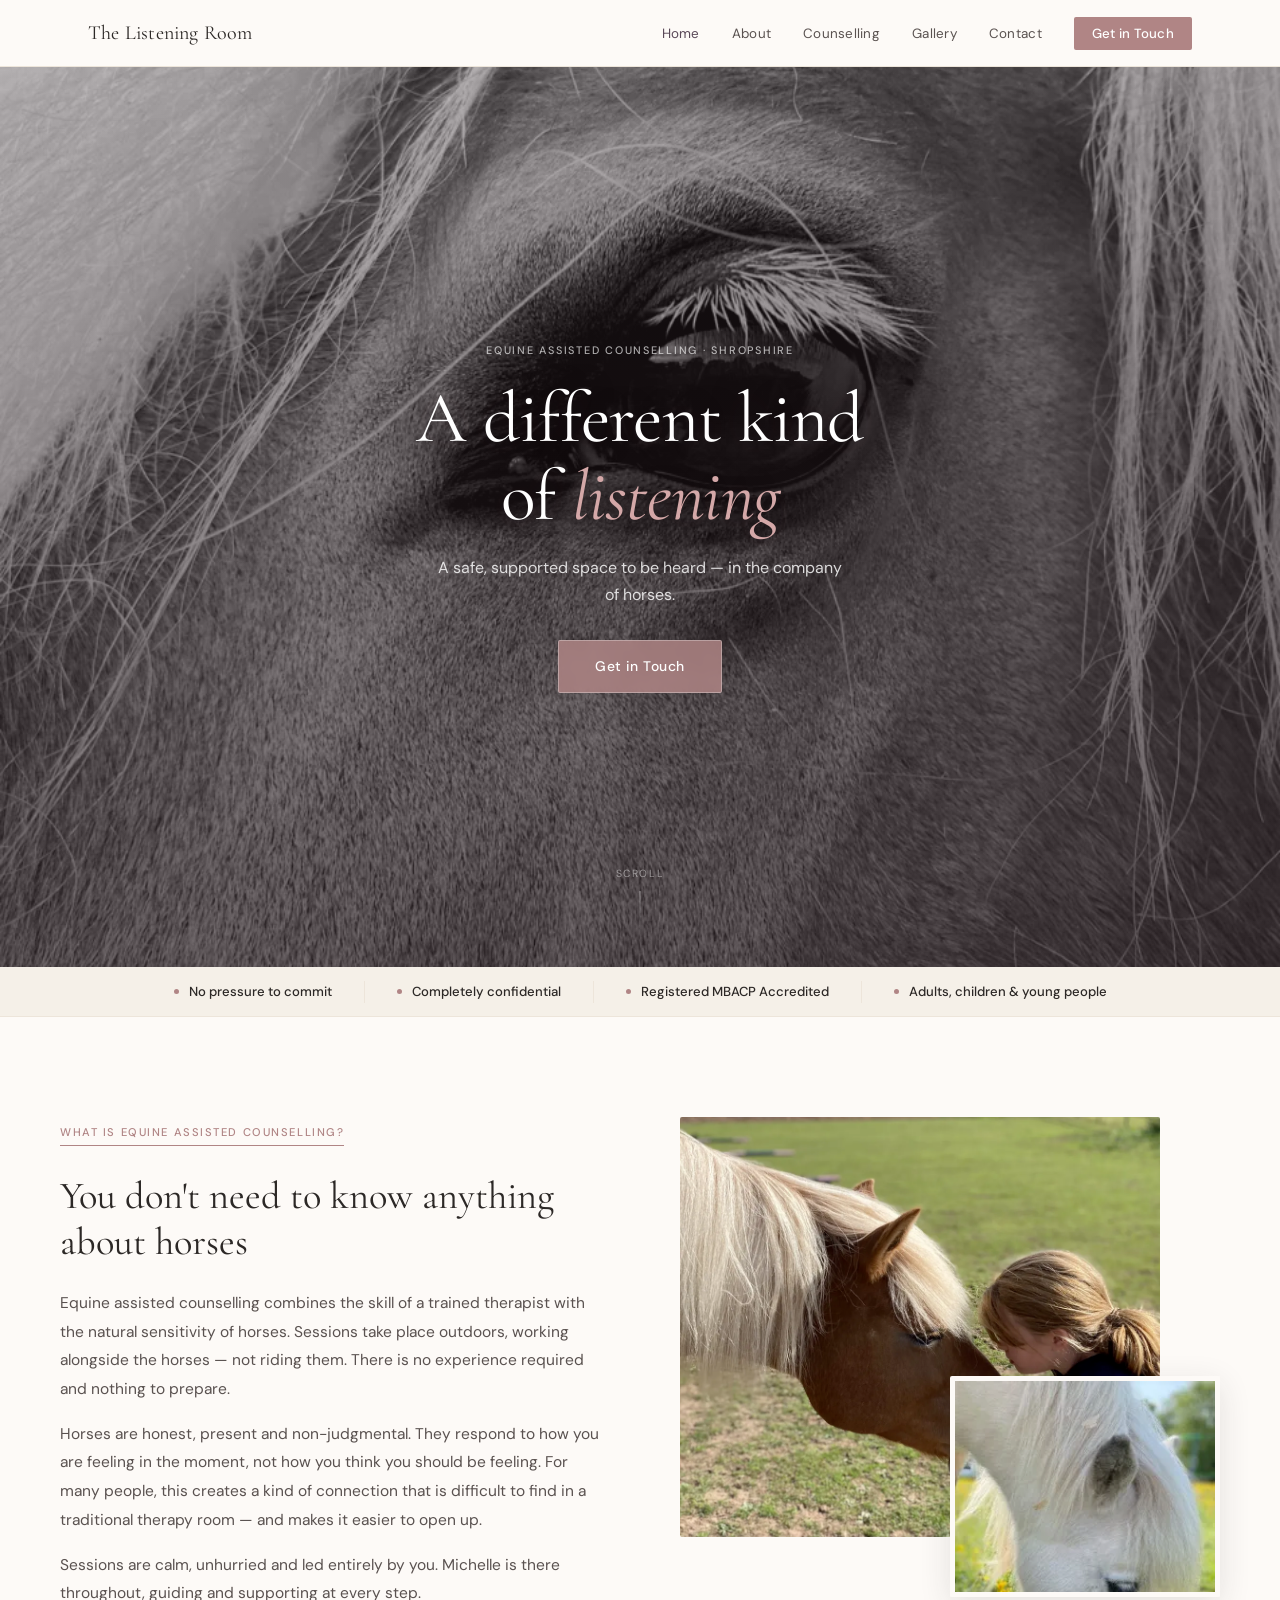
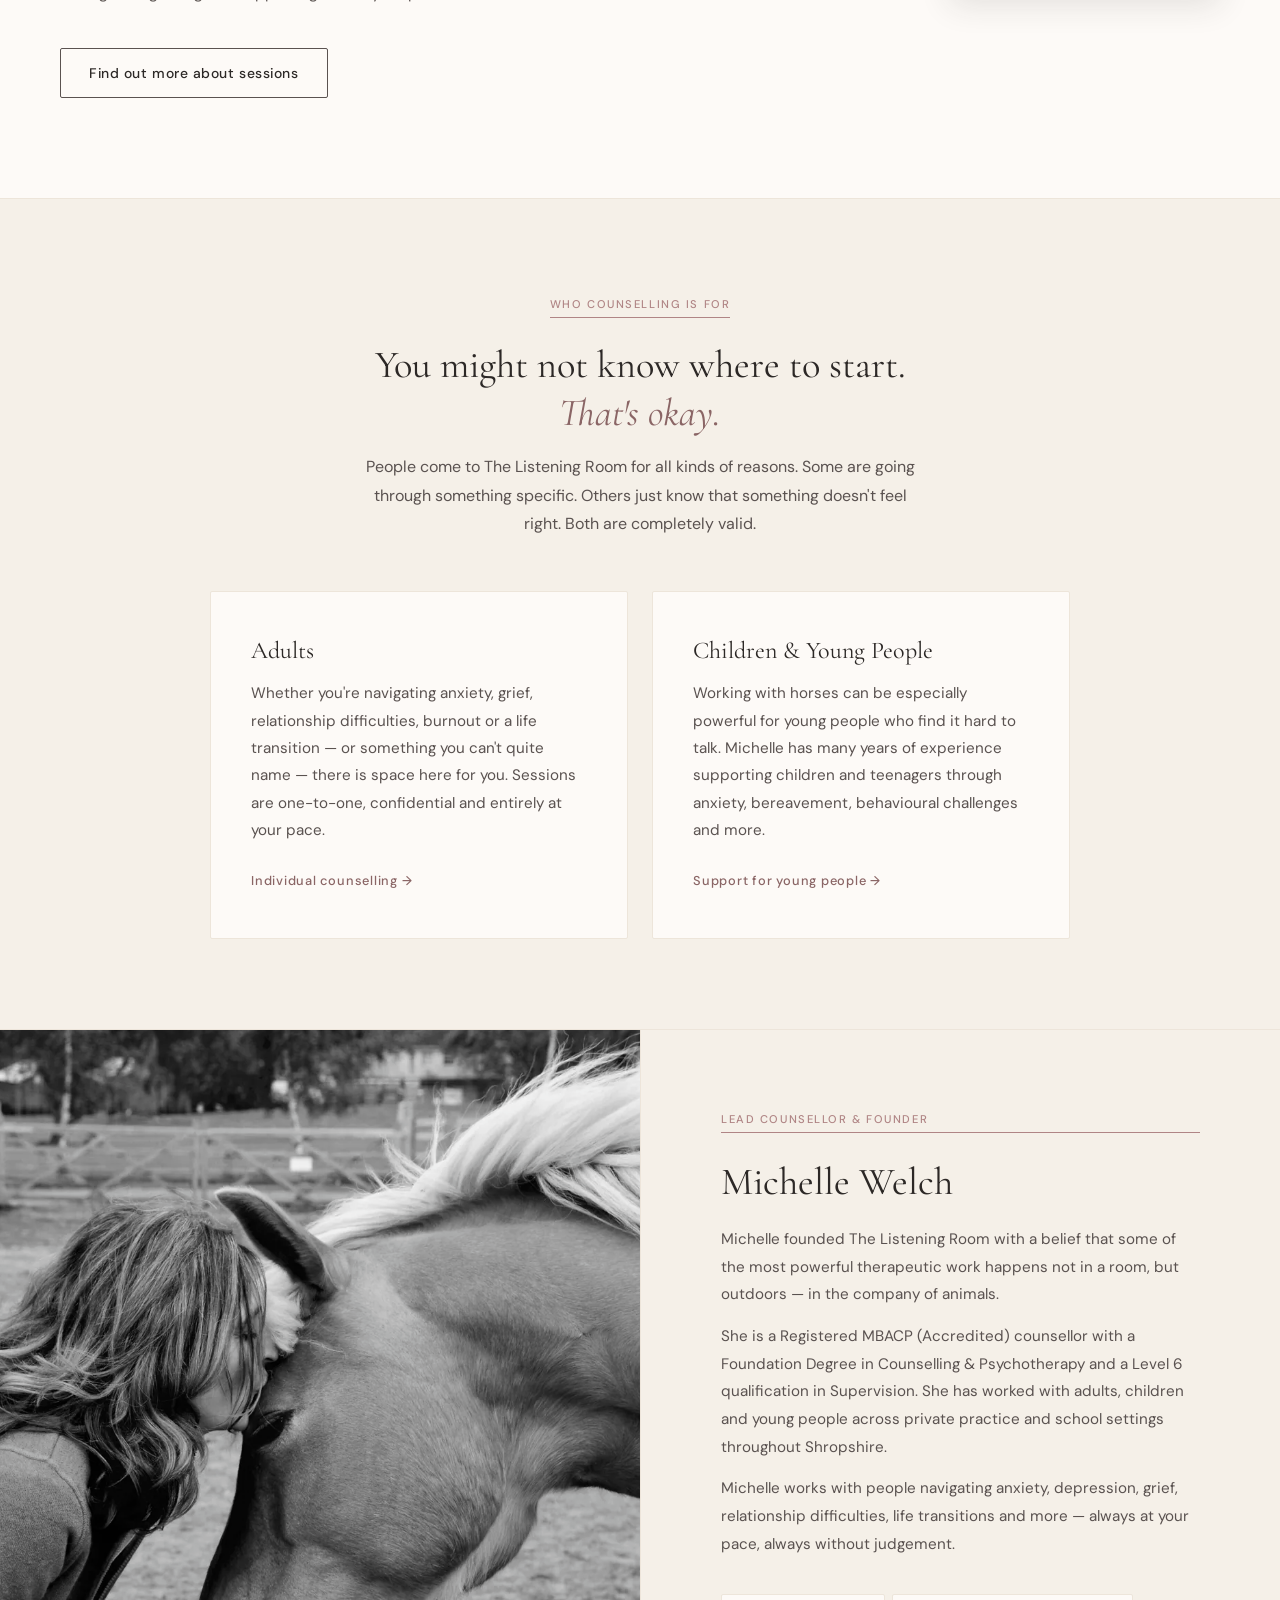
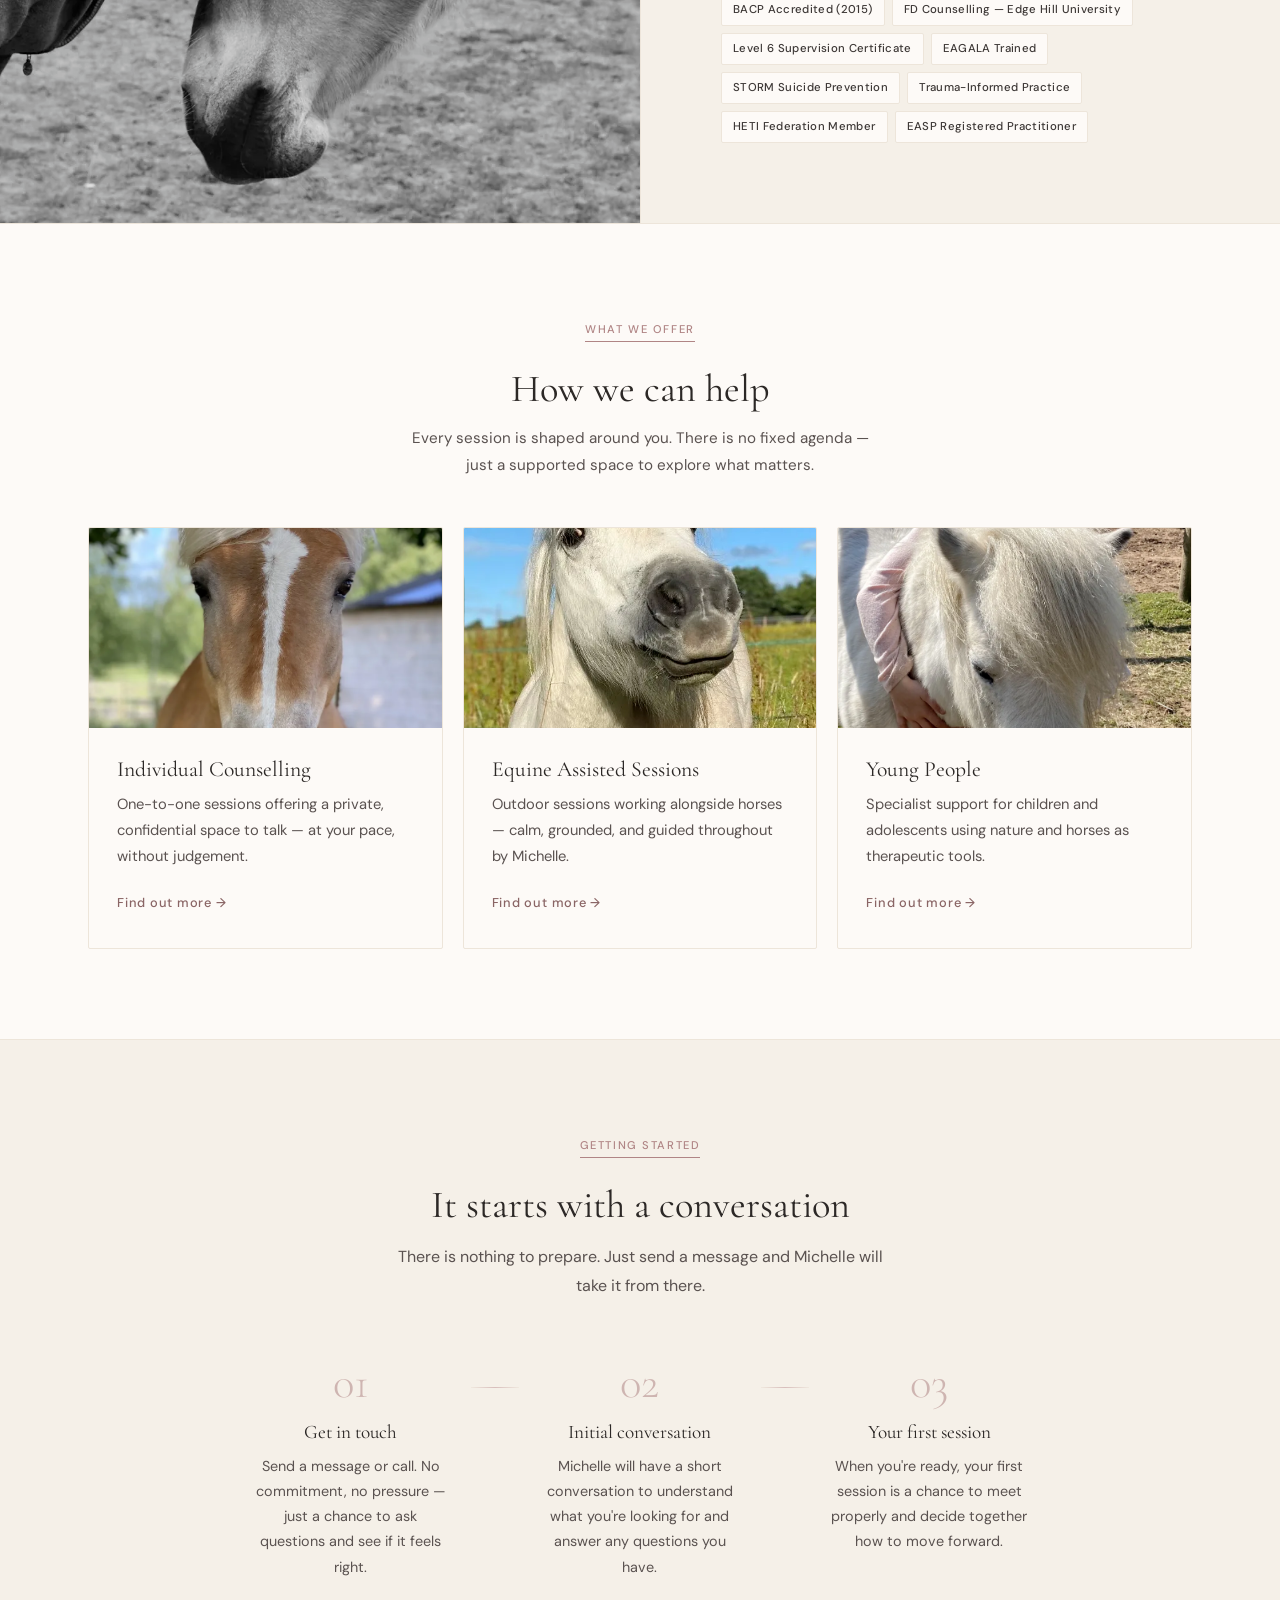
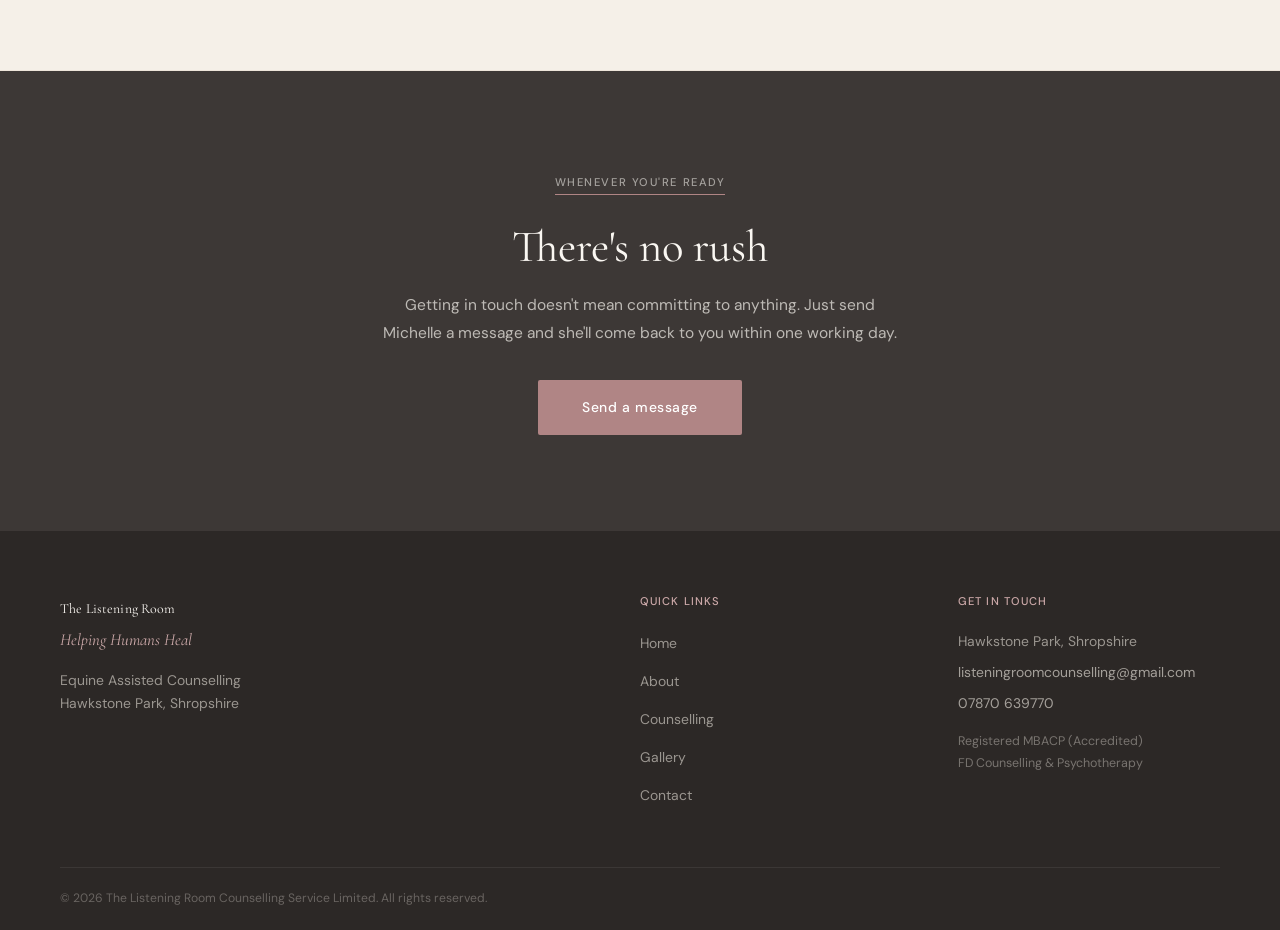
==== index.html @ f5a58c7e "version 2.0" ====
<!DOCTYPE html>
<html lang="en">
<head>
  <meta charset="UTF-8" />
  <meta name="viewport" content="width=device-width, initial-scale=1.0" />
  <title>The Listening Room | Equine Assisted Counselling Shropshire</title>
  <meta name="description" content="Equine assisted counselling for adults, children and young people near Hawkstone Park, Shropshire. Led by Michelle Welch, Registered MBACP. No pressure to get in touch." />
  <link rel="stylesheet" href="css/style.css" />
</head>
<body>

  <!-- NAV -->
  <nav>
    <div class="nav-inner">
      <a href="index.html" class="nav-logo">The Listening Room</a>
      <button class="nav-toggle" aria-label="Toggle navigation">
        <span></span><span></span><span></span>
      </button>
      <ul class="nav-links">
        <li><a href="index.html" class="active">Home</a></li>
        <li><a href="pages/about.html">About</a></li>
        <li><a href="pages/counselling.html">Counselling</a></li>
        <li><a href="pages/gallery.html">Gallery</a></li>
        <li><a href="pages/contact.html">Contact</a></li>
        <li><a href="pages/contact.html" class="nav-cta">Get in Touch</a></li>
      </ul>
    </div>
  </nav>

  <!-- HERO -->
  <section class="hero-fullbleed">
    <div class="hero-bg" style="background-image: url('images/horse-eye.jpg');"></div>
    <div class="hero-overlay"></div>
    <div class="hero-fullbleed-content">
      <span class="hero-label">Equine Assisted Counselling · Shropshire</span>
      <h1>A different kind<br>of <em class="hero-em">listening</em></h1>
      <p class="hero-sub">A safe, supported space to be heard — in the company of horses.</p>
      <a href="pages/contact.html" class="btn btn-hero">Get in Touch</a>
    </div>
    <div class="hero-scroll-indicator">
      <span>Scroll</span>
      <div class="hero-scroll-line"></div>
    </div>
  </section>

  <!-- REASSURANCE STRIP -->
  <section class="reassurance-strip">
    <div class="reassurance-inner">
      <div class="reassurance-item">
        <span class="reassurance-dot"></span>
        <p>No pressure to commit</p>
      </div>
      <div class="reassurance-divider"></div>
      <div class="reassurance-item">
        <span class="reassurance-dot"></span>
        <p>Completely confidential</p>
      </div>
      <div class="reassurance-divider"></div>
      <div class="reassurance-item">
        <span class="reassurance-dot"></span>
        <p>Registered MBACP Accredited</p>
      </div>
      <div class="reassurance-divider"></div>
      <div class="reassurance-item">
        <span class="reassurance-dot"></span>
        <p>Adults, children & young people</p>
      </div>
    </div>
  </section>

  <!-- EQUINE EXPLAINER -->
  <section class="equine-explainer reveal reveal-up">
    <div class="equine-explainer-inner">
      <div class="equine-text">
        <span class="section-label">What is equine assisted counselling?</span>
        <h2>You don't need to know anything about horses</h2>
        <p>Equine assisted counselling combines the skill of a trained therapist with the natural sensitivity of horses. Sessions take place outdoors, working alongside the horses — not riding them. There is no experience required and nothing to prepare.</p>
        <p>Horses are honest, present and non-judgmental. They respond to how you are feeling in the moment, not how you think you should be feeling. For many people, this creates a kind of connection that is difficult to find in a traditional therapy room — and makes it easier to open up.</p>
        <p>Sessions are calm, unhurried and led entirely by you. Michelle is there throughout, guiding and supporting at every step.</p>
        <a href="pages/counselling.html" class="btn btn-outline" style="margin-top: 1.5rem;">Find out more about sessions</a>
      </div>
      <div class="equine-image-stack">
        <div class="equine-img-main" style="background-image: url('images/equine.jpg');"></div>
        <div class="equine-img-accent" style="background-image: url('images/horse-3.jpg');"></div>
      </div>
    </div>
  </section>

  <!-- WHO THIS IS FOR -->
  <section class="for-you-section">
    <div class="container">
      <div class="for-you-header reveal reveal-up">
        <span class="section-label">Who counselling is for</span>
        <h2>You might not know where to start.<br><em>That's okay.</em></h2>
        <p style="margin: 16px auto 0; max-width: 560px; text-align: center; font-size: 1rem;">People come to The Listening Room for all kinds of reasons. Some are going through something specific. Others just know that something doesn't feel right. Both are completely valid.</p>
      </div>
      <div class="for-you-grid">
        <div class="for-you-card reveal reveal-left">
          <h3>Adults</h3>
          <p>Whether you're navigating anxiety, grief, relationship difficulties, burnout or a life transition — or something you can't quite name — there is space here for you. Sessions are one-to-one, confidential and entirely at your pace.</p>
          <a href="pages/counselling.html" class="for-you-link">Individual counselling →</a>
        </div>
        <div class="for-you-card reveal reveal-right">
          <h3>Children & Young People</h3>
          <p>Working with horses can be especially powerful for young people who find it hard to talk. Michelle has many years of experience supporting children and teenagers through anxiety, bereavement, behavioural challenges and more.</p>
          <a href="pages/counselling.html" class="for-you-link">Support for young people →</a>
        </div>
      </div>
    </div>
  </section>

  <!-- MICHELLE -->
  <section class="michelle-section">
    <div class="michelle-image reveal reveal-left">
      <div class="michelle-img-bg" style="background-image: url('images/michelle.jpg');"></div>
    </div>
    <div class="michelle-content reveal reveal-right">
      <span class="section-label">Lead Counsellor & Founder</span>
      <h2>Michelle Welch</h2>
      <p>Michelle founded The Listening Room with a belief that some of the most powerful therapeutic work happens not in a room, but outdoors — in the company of animals.</p>
      <p>She is a Registered MBACP (Accredited) counsellor with a Foundation Degree in Counselling & Psychotherapy and a Level 6 qualification in Supervision. She has worked with adults, children and young people across private practice and school settings throughout Shropshire.</p>
      <p>Michelle works with people navigating anxiety, depression, grief, relationship difficulties, life transitions and more — always at your pace, always without judgement.</p>
      <div class="michelle-credentials">
        <span>BACP Accredited (2015)</span>
        <span>FD Counselling — Edge Hill University</span>
        <span>Level 6 Supervision Certificate</span>
        <span>EAGALA Trained</span>
        <span>STORM Suicide Prevention</span>
        <span>Trauma-Informed Practice</span>
        <span>HETI Federation Member</span>
        <span>EASP Registered Practitioner</span>
      </div>
    </div>
  </section>

  <!-- SERVICES -->
  <section class="services-section">
    <div class="container">
      <div class="services-header reveal reveal-up">
        <span class="section-label">What we offer</span>
        <h2>How we can help</h2>
        <p class="services-intro">Every session is shaped around you. There is no fixed agenda — just a supported space to explore what matters.</p>
      </div>
      <div class="services-light-grid">

        <div class="service-light-card reveal reveal-up reveal-delay-1">
          <div class="service-light-img" style="background-image: url('images/horse-1.jpg');"></div>
          <div class="service-light-body">
            <h3>Individual Counselling</h3>
            <p>One-to-one sessions offering a private, confidential space to talk — at your pace, without judgement.</p>
            <a href="pages/counselling.html" class="for-you-link">Find out more →</a>
          </div>
        </div>

        <div class="service-light-card reveal reveal-up reveal-delay-2">
          <div class="service-light-img" style="background-image: url('images/horse-2.jpg');"></div>
          <div class="service-light-body">
            <h3>Equine Assisted Sessions</h3>
            <p>Outdoor sessions working alongside horses — calm, grounded, and guided throughout by Michelle.</p>
            <a href="pages/counselling.html" class="for-you-link">Find out more →</a>
          </div>
        </div>

        <div class="service-light-card reveal reveal-up reveal-delay-3">
          <div class="service-light-img" style="background-image: url('images/about-preview.jpg');"></div>
          <div class="service-light-body">
            <h3>Young People</h3>
            <p>Specialist support for children and adolescents using nature and horses as therapeutic tools.</p>
            <a href="pages/counselling.html" class="for-you-link">Find out more →</a>
          </div>
        </div>

      </div>
    </div>
  </section>

  <!-- HOW TO GET STARTED -->
  <section class="process-section reveal reveal-up">
    <div class="container">
      <div class="process-header">
        <span class="section-label">Getting started</span>
        <h2>It starts with a conversation</h2>
        <p style="margin: 14px auto 0; max-width: 500px; text-align: center;">There is nothing to prepare. Just send a message and Michelle will take it from there.</p>
      </div>
      <div class="process-steps">
        <div class="process-step">
          <span class="process-number">01</span>
          <h3>Get in touch</h3>
          <p>Send a message or call. No commitment, no pressure — just a chance to ask questions and see if it feels right.</p>
        </div>
        <div class="process-connector"></div>
        <div class="process-step">
          <span class="process-number">02</span>
          <h3>Initial conversation</h3>
          <p>Michelle will have a short conversation to understand what you're looking for and answer any questions you have.</p>
        </div>
        <div class="process-connector"></div>
        <div class="process-step">
          <span class="process-number">03</span>
          <h3>Your first session</h3>
          <p>When you're ready, your first session is a chance to meet properly and decide together how to move forward.</p>
        </div>
      </div>
    </div>
  </section>

  <!-- CTA -->
  <section class="cta-warm">
    <div class="cta-warm-inner reveal reveal-up">
      <span class="section-label" style="color: rgba(250,247,242,0.55);">Whenever you're ready</span>
      <h2>There's no rush</h2>
      <p>Getting in touch doesn't mean committing to anything. Just send Michelle a message and she'll come back to you within one working day.</p>
      <a href="pages/contact.html" class="btn btn-rose" style="margin-top: 2rem; padding: 15px 44px;">Send a message</a>
    </div>
  </section>

  <!-- FOOTER -->
  <footer>
    <div class="footer-inner">
      <div class="footer-brand">
        <p class="nav-logo" style="color: var(--cream);">The Listening Room</p>
        <p style="font-style: italic; color: var(--rose-light); font-family: var(--font-heading); font-size: 1.05rem; margin-top: 6px;">Helping Humans Heal</p>
        <p style="margin-top: 14px;">Equine Assisted Counselling<br>Hawkstone Park, Shropshire</p>
      </div>
      <div>
        <p class="footer-heading">Quick Links</p>
        <ul class="footer-links">
          <li><a href="index.html">Home</a></li>
          <li><a href="pages/about.html">About</a></li>
          <li><a href="pages/counselling.html">Counselling</a></li>
          <li><a href="pages/gallery.html">Gallery</a></li>
          <li><a href="pages/contact.html">Contact</a></li>
        </ul>
      </div>
      <div>
        <p class="footer-heading">Get in Touch</p>
        <div class="footer-contact">
          <p>Hawkstone Park, Shropshire</p>
          <p><a href="mailto:listeningroomcounselling@gmail.com" style="color: rgba(245,240,232,0.6);">listeningroomcounselling@gmail.com</a></p>
          <p><a href="tel:07870639770" style="color: rgba(245,240,232,0.6);">07870 639770</a></p>
          <p style="margin-top: 14px; font-size: 0.78rem; color: rgba(245,240,232,0.38);">Registered MBACP (Accredited)<br>FD Counselling & Psychotherapy</p>
        </div>
      </div>
    </div>
    <div class="footer-bottom">
      <p>&copy; 2026 The Listening Room Counselling Service Limited. All rights reserved.</p>
    </div>
  </footer>

  <script src="js/main.js"></script>
</body>
</html>
---- css/style.css ----
/* =============================================
   THE LISTENING ROOM COUNSELLING
   Global Stylesheet — v4 Warm & Grounded
   ============================================= */

@import url('https://fonts.googleapis.com/css2?family=Cormorant+Garamond:ital,wght@0,300;0,400;0,600;1,300;1,400&family=DM+Sans:wght@300;400;500&display=swap');

/* =============================================
   VARIABLES
   ============================================= */
:root {
  --rose: #b08585;
  --rose-light: #cba8a8;
  --rose-dark: #8a6565;
  --plum: #7a6878;
  --plum-light: #a898b0;
  --plum-dark: #5a4858;
  --cream: #faf7f2;
  --cream-dark: #ede5da;
  --linen: #f5f0e8;
  --warm-white: #fdfaf7;
  --charcoal: #2c2826;
  --charcoal-light: #5a5250;
  --charcoal-mid: #3d3836;
  --white: #ffffff;
  --font-heading: 'Cormorant Garamond', Georgia, serif;
  --font-body: 'DM Sans', sans-serif;
  --max-width: 1160px;
  --transition: all 0.3s ease;
}

/* =============================================
   RESET
   ============================================= */
*, *::before, *::after {
  box-sizing: border-box;
  margin: 0;
  padding: 0;
}

html { scroll-behavior: smooth; }

body {
  font-family: var(--font-body);
  font-size: 16px;
  line-height: 1.75;
  color: var(--charcoal);
  background-color: var(--warm-white);
  overflow-x: hidden;
}

img { max-width: 100%; display: block; }
a { text-decoration: none; color: inherit; }
ul { list-style: none; }

/* =============================================
   TYPOGRAPHY
   ============================================= */
h1, h2, h3, h4 {
  font-family: var(--font-heading);
  font-weight: 400;
  line-height: 1.25;
  color: var(--charcoal);
}

h1 { font-size: clamp(2.2rem, 4.5vw, 3.8rem); }
h2 { font-size: clamp(1.8rem, 3vw, 2.6rem); }
h3 { font-size: clamp(1.2rem, 2vw, 1.5rem); }

em {
  font-style: italic;
  color: var(--rose-dark);
}

p {
  color: var(--charcoal-light);
  max-width: 620px;
  line-height: 1.8;
}

.section-label {
  font-family: var(--font-body);
  font-size: 0.7rem;
  font-weight: 500;
  letter-spacing: 0.14em;
  text-transform: uppercase;
  color: var(--rose);
  margin-bottom: 14px;
  display: inline-block;
  position: relative;
}

.section-label::after {
  content: '';
  position: absolute;
  bottom: -3px;
  left: 0;
  width: 0;
  height: 1px;
  background-color: var(--rose);
  transition: width 0.9s cubic-bezier(0.16, 1, 0.3, 1) 0.3s;
}

.reveal.visible .section-label::after,
.visible .section-label::after {
  width: 100%;
}

/* =============================================
   BUTTONS
   ============================================= */
.btn {
  display: inline-block;
  padding: 12px 28px;
  font-family: var(--font-body);
  font-size: 0.87rem;
  font-weight: 500;
  letter-spacing: 0.04em;
  border-radius: 2px;
  transition: var(--transition);
  cursor: pointer;
}

.btn-hero {
  background-color: rgba(176, 133, 133, 0.85);
  color: var(--white);
  border: 1px solid rgba(255,255,255,0.3);
  backdrop-filter: blur(4px);
  padding: 13px 36px;
}

.btn-hero:hover {
  background-color: rgba(176, 133, 133, 1);
  border-color: rgba(255,255,255,0.5);
}

.btn-rose {
  background-color: var(--rose);
  color: var(--white);
  border: none;
}

.btn-rose:hover {
  background-color: var(--rose-dark);
}

.btn-outline {
  background-color: transparent;
  color: var(--charcoal);
  border: 1px solid var(--charcoal-light);
  display: inline-block;
}

.btn-outline:hover {
  border-color: var(--charcoal);
  background-color: rgba(44,40,38,0.04);
}

.btn-ghost {
  background-color: transparent;
  color: var(--white);
  border: 1px solid rgba(255,255,255,0.35);
}

.btn-ghost:hover {
  background-color: rgba(255,255,255,0.08);
  border-color: rgba(255,255,255,0.6);
}

/* =============================================
   LAYOUT
   ============================================= */
.container {
  max-width: var(--max-width);
  margin: 0 auto;
  padding: 0 28px;
}

/* =============================================
   NAV
   ============================================= */
nav {
  position: sticky;
  top: 0;
  z-index: 100;
  background-color: var(--warm-white);
  border-bottom: 1px solid var(--cream-dark);
  transition: box-shadow 0.3s ease;
}

.nav-inner {
  max-width: var(--max-width);
  margin: 0 auto;
  padding: 0 28px;
  height: 66px;
  display: flex;
  align-items: center;
  justify-content: space-between;
}

.nav-logo {
  font-family: var(--font-heading);
  font-size: 1.25rem;
  font-weight: 400;
  color: var(--charcoal);
  letter-spacing: 0.01em;
}

.nav-links {
  display: flex;
  align-items: center;
  gap: 32px;
}

.nav-links a {
  font-size: 0.84rem;
  font-weight: 400;
  color: var(--charcoal-light);
  transition: var(--transition);
  letter-spacing: 0.02em;
}

.nav-links a:hover,
.nav-links a.active {
  color: var(--plum-dark);
}

.nav-cta {
  background-color: var(--rose) !important;
  color: var(--white) !important;
  padding: 8px 18px;
  border-radius: 2px;
  font-weight: 500 !important;
  font-size: 0.83rem !important;
}

.nav-cta:hover {
  background-color: var(--rose-dark) !important;
}

.nav-toggle {
  display: none;
  background: none;
  border: none;
  cursor: pointer;
  flex-direction: column;
  gap: 5px;
  padding: 4px;
}

.nav-toggle span {
  display: block;
  width: 22px;
  height: 1.5px;
  background-color: var(--charcoal);
  transition: var(--transition);
}

/* =============================================
   HERO
   ============================================= */
.hero-fullbleed {
  position: relative;
  height: 100vh;
  min-height: 580px;
  display: flex;
  align-items: center;
  justify-content: center;
  text-align: center;
  overflow: hidden;
}

.hero-bg {
  position: absolute;
  inset: 0;
  background-size: cover;
  background-position: center;
  filter: grayscale(100%);
  animation: heroZoom 22s ease forwards;
}

@keyframes heroZoom {
  from { transform: scale(1.12); }
  to { transform: scale(1); }
}

.hero-overlay {
  position: absolute;
  inset: 0;
  background: linear-gradient(
    170deg,
    rgba(40, 28, 32, 0.3) 0%,
    rgba(40, 28, 32, 0.52) 50%,
    rgba(40, 28, 32, 0.68) 100%
  );
}

.hero-fullbleed-content {
  position: relative;
  z-index: 2;
  max-width: 660px;
  padding: 0 28px;
}

.hero-label {
  display: block;
  font-size: 0.68rem;
  font-weight: 500;
  letter-spacing: 0.16em;
  text-transform: uppercase;
  color: rgba(255,255,255,0.65);
  margin-bottom: 20px;
  font-family: var(--font-body);
}

.hero-fullbleed-content h1 {
  font-size: clamp(2.6rem, 6vw, 4.5rem);
  line-height: 1.08;
  color: var(--white);
  text-shadow: 0 2px 32px rgba(40,28,32,0.35);
  letter-spacing: -0.01em;
  margin-bottom: 0;
}

.hero-em {
  color: #d4a8a8;
  font-style: italic;
}

.hero-sub {
  font-size: 1rem;
  color: rgba(255,255,255,0.82);
  max-width: 420px;
  margin: 18px auto 32px;
  line-height: 1.7;
}

.hero-scroll-indicator {
  position: absolute;
  bottom: 32px;
  left: 50%;
  transform: translateX(-50%);
  z-index: 2;
  display: flex;
  flex-direction: column;
  align-items: center;
  gap: 8px;
}

.hero-scroll-indicator span {
  font-size: 0.65rem;
  letter-spacing: 0.16em;
  text-transform: uppercase;
  color: rgba(255,255,255,0.45);
  font-family: var(--font-body);
}

.hero-scroll-line {
  width: 1px;
  height: 44px;
  background: linear-gradient(to bottom, rgba(255,255,255,0.45), transparent);
  animation: scrollLine 2.2s ease-in-out infinite;
}

@keyframes scrollLine {
  0% { opacity: 0; transform: scaleY(0); transform-origin: top; }
  50% { opacity: 1; transform: scaleY(1); transform-origin: top; }
  100% { opacity: 0; transform: scaleY(1); transform-origin: bottom; }
}

/* =============================================
   REASSURANCE STRIP
   ============================================= */
.reassurance-strip {
  background-color: var(--linen);
  border-bottom: 1px solid var(--cream-dark);
  padding: 0 28px;
}

.reassurance-inner {
  max-width: var(--max-width);
  margin: 0 auto;
  display: flex;
  align-items: center;
  justify-content: center;
}

.reassurance-item {
  display: flex;
  align-items: center;
  gap: 10px;
  padding: 18px 32px;
}

.reassurance-dot {
  width: 5px;
  height: 5px;
  border-radius: 50%;
  background-color: var(--rose);
  flex-shrink: 0;
}

.reassurance-item p {
  font-size: 0.82rem;
  font-weight: 500;
  color: var(--charcoal);
  max-width: none;
  white-space: nowrap;
  line-height: 1;
}

.reassurance-divider {
  width: 1px;
  height: 22px;
  background-color: var(--cream-dark);
  flex-shrink: 0;
}

/* =============================================
   EQUINE EXPLAINER
   ============================================= */
.equine-explainer {
  padding: 100px 28px;
  background-color: var(--warm-white);
}

.equine-explainer-inner {
  max-width: var(--max-width);
  margin: 0 auto;
  display: grid;
  grid-template-columns: 1fr 1fr;
  gap: 80px;
  align-items: center;
}

.equine-text h2 {
  font-size: clamp(1.8rem, 3vw, 2.5rem);
  margin: 16px 0 24px;
  line-height: 1.2;
}

.equine-text p {
  font-size: 0.97rem;
  line-height: 1.85;
  margin-bottom: 16px;
  max-width: none;
}

.equine-image-stack {
  position: relative;
  height: 500px;
}

.equine-img-main {
  position: absolute;
  top: 0;
  left: 0;
  right: 56px;
  bottom: 56px;
  background-size: cover;
  background-position: center;
  border-radius: 2px;
}

.equine-img-accent {
  position: absolute;
  bottom: 0;
  right: 0;
  width: 52%;
  height: 48%;
  background-size: cover;
  background-position: center;
  border-radius: 2px;
  border: 5px solid var(--warm-white);
  box-shadow: 0 8px 32px rgba(44,40,38,0.12);
}

/* =============================================
   WHO THIS IS FOR
   ============================================= */
.for-you-section {
  padding: 90px 28px;
  background-color: var(--linen);
  border-top: 1px solid var(--cream-dark);
  border-bottom: 1px solid var(--cream-dark);
}

.for-you-header {
  text-align: center;
  margin-bottom: 52px;
}

.for-you-header h2 {
  margin-top: 12px;
}

.for-you-grid {
  display: grid;
  grid-template-columns: 1fr 1fr;
  gap: 24px;
  max-width: 860px;
  margin: 0 auto;
}

.for-you-card {
  background-color: var(--warm-white);
  border: 1px solid var(--cream-dark);
  border-radius: 2px;
  padding: 44px 40px;
  transition: var(--transition);
}

.for-you-card:hover {
  border-color: var(--rose-light);
  transform: translateY(-3px);
  box-shadow: 0 12px 40px rgba(176,133,133,0.1);
}

.for-you-card h3 {
  font-size: 1.5rem;
  margin-bottom: 14px;
  color: var(--charcoal);
}

.for-you-card p {
  font-size: 0.95rem;
  line-height: 1.8;
  max-width: none;
  margin-bottom: 22px;
}

.for-you-link {
  font-size: 0.8rem;
  font-weight: 500;
  letter-spacing: 0.06em;
  color: var(--rose-dark);
  transition: var(--transition);
}

.for-you-link:hover {
  color: var(--charcoal);
}

/* =============================================
   MICHELLE
   ============================================= */
.michelle-section {
  display: grid;
  grid-template-columns: 1fr 1fr;
  min-height: 80vh;
}

.michelle-image {
  position: relative;
  overflow: hidden;
}

.michelle-img-bg {
  position: absolute;
  inset: 0;
  background-size: cover;
  background-position: center top;
  transition: transform 10s ease;
}

.michelle-image:hover .michelle-img-bg {
  transform: scale(1.03);
}

.michelle-content {
  padding: 80px;
  background-color: var(--linen);
  display: flex;
  flex-direction: column;
  justify-content: center;
  border-left: 1px solid var(--cream-dark);
}

.michelle-content h2 {
  font-size: clamp(1.9rem, 3vw, 2.6rem);
  margin: 14px 0 20px;
}

.michelle-content p {
  margin-bottom: 14px;
  max-width: none;
  font-size: 0.95rem;
  line-height: 1.82;
}

.michelle-credentials {
  display: flex;
  flex-wrap: wrap;
  gap: 7px;
  margin-top: 22px;
}

.michelle-credentials span {
  font-size: 0.71rem;
  font-weight: 500;
  letter-spacing: 0.03em;
  color: var(--charcoal-mid);
  background: var(--warm-white);
  border: 1px solid var(--cream-dark);
  padding: 5px 11px;
  border-radius: 2px;
}

/* =============================================
   SERVICES — LIGHT CARDS
   ============================================= */
.services-section {
  padding: 90px 28px;
  background-color: var(--warm-white);
  border-top: 1px solid var(--cream-dark);
}

.services-header {
  text-align: center;
  margin-bottom: 48px;
}

.services-header h2 {
  margin-top: 12px;
}

.services-intro {
  font-size: 0.95rem;
  color: var(--charcoal-light);
  max-width: 480px;
  margin: 12px auto 0;
  text-align: center;
  line-height: 1.75;
}

.services-light-grid {
  display: grid;
  grid-template-columns: repeat(3, 1fr);
  gap: 20px;
  max-width: var(--max-width);
  margin: 0 auto;
}

.service-light-card {
  background-color: var(--warm-white);
  border: 1px solid var(--cream-dark);
  border-radius: 2px;
  overflow: hidden;
  transition: var(--transition);
}

.service-light-card:hover {
  border-color: var(--rose-light);
  transform: translateY(-4px);
  box-shadow: 0 16px 48px rgba(176,133,133,0.1);
}

.service-light-img {
  height: 200px;
  background-size: cover;
  background-position: center;
  transition: transform 0.6s ease;
}

.service-light-card:hover .service-light-img {
  transform: scale(1.04);
}

.service-light-body {
  padding: 28px 28px 32px;
}

.service-light-body h3 {
  font-size: 1.35rem;
  margin-bottom: 10px;
  color: var(--charcoal);
}

.service-light-body p {
  font-size: 0.92rem;
  max-width: none;
  margin-bottom: 18px;
  line-height: 1.75;
}

/* =============================================
   PROCESS
   ============================================= */
.process-section {
  padding: 90px 28px;
  background-color: var(--linen);
  border-top: 1px solid var(--cream-dark);
  border-bottom: 1px solid var(--cream-dark);
}

.process-header {
  text-align: center;
  margin-bottom: 60px;
}

.process-header h2 {
  margin-top: 12px;
}

.process-steps {
  display: flex;
  align-items: flex-start;
  max-width: 820px;
  margin: 0 auto;
}

.process-step {
  flex: 1;
  text-align: center;
  padding: 0 20px;
}

.process-number {
  display: block;
  font-family: var(--font-heading);
  font-size: 2.8rem;
  font-weight: 300;
  color: var(--rose);
  opacity: 0.55;
  line-height: 1;
  margin-bottom: 14px;
}

.process-step h3 {
  font-size: 1.2rem;
  margin-bottom: 10px;
  color: var(--charcoal);
}

.process-step p {
  font-size: 0.9rem;
  line-height: 1.75;
  max-width: none;
}

.process-connector {
  flex-shrink: 0;
  width: 48px;
  height: 1px;
  background: linear-gradient(to right, var(--cream-dark), var(--rose-light), var(--cream-dark));
  margin-top: 26px;
  opacity: 0.7;
}

/* =============================================
   CTA WARM
   ============================================= */
.cta-warm {
  background-color: var(--charcoal-mid);
  padding: 96px 28px;
  text-align: center;
}

.cta-warm-inner {
  max-width: 520px;
  margin: 0 auto;
}

.cta-warm-inner h2 {
  color: var(--cream);
  font-size: clamp(1.9rem, 3.5vw, 2.8rem);
  margin: 14px 0 16px;
}

.cta-warm-inner p {
  color: rgba(250,247,242,0.68);
  max-width: none;
  font-size: 0.97rem;
  line-height: 1.8;
}

/* =============================================
   FOOTER
   ============================================= */
footer {
  background-color: var(--charcoal);
  padding: 60px 28px 0;
  color: var(--cream);
}

.footer-inner {
  max-width: var(--max-width);
  margin: 0 auto;
  display: grid;
  grid-template-columns: 2fr 1fr 1fr;
  gap: 56px;
  padding-bottom: 48px;
  border-bottom: 1px solid rgba(255,255,255,0.07);
}

.footer-brand p {
  font-size: 0.87rem;
  line-height: 1.7;
  color: rgba(245,240,232,0.55);
  margin-top: 6px;
  max-width: 260px;
}

.footer-heading {
  font-size: 0.7rem;
  font-weight: 500;
  letter-spacing: 0.1em;
  text-transform: uppercase;
  color: var(--rose-light);
  margin-bottom: 18px;
}

.footer-links li { margin-bottom: 10px; }

.footer-links a {
  font-size: 0.87rem;
  color: rgba(245,240,232,0.55);
  transition: var(--transition);
}

.footer-links a:hover { color: var(--cream); }

.footer-contact p {
  font-size: 0.87rem;
  color: rgba(245,240,232,0.55);
  max-width: none;
  margin-bottom: 6px;
}

.footer-bottom {
  max-width: var(--max-width);
  margin: 0 auto;
  padding: 20px 0;
}

.footer-bottom p {
  font-size: 0.76rem;
  color: rgba(245,240,232,0.3);
  max-width: none;
}

/* =============================================
   PAGE HERO (inner pages)
   ============================================= */
.page-hero {
  background-color: var(--linen);
  padding: 76px 28px 56px;
  border-bottom: 1px solid var(--cream-dark);
}

.page-hero h1 { margin-bottom: 16px; }

.page-hero p {
  font-size: 1.02rem;
  max-width: 540px;
  margin-top: 14px;
}

/* =============================================
   INNER PAGE COMPONENTS
   ============================================= */
.about-grid {
  display: grid;
  grid-template-columns: 1fr 1fr;
  gap: 72px;
  align-items: center;
}

.about-grid--reverse { direction: rtl; }
.about-grid--reverse > * { direction: ltr; }
.about-text h2 { margin-bottom: 20px; }
.about-text p { margin-bottom: 16px; max-width: none; }

.animal-grid {
  display: grid;
  grid-template-columns: repeat(2, 1fr);
  gap: 24px;
}

.animal-card {
  background-color: var(--warm-white);
  border: 1px solid var(--cream-dark);
  border-radius: 2px;
  overflow: hidden;
  transition: var(--transition);
}

.animal-card:hover {
  border-color: var(--rose-light);
  transform: translateY(-3px);
  box-shadow: 0 12px 40px rgba(176,133,133,0.1);
}

.animal-image img {
  width: 100%;
  height: 240px;
  object-fit: cover;
}

.animal-info { padding: 26px 28px; }
.animal-info h3 { margin-bottom: 10px; }
.animal-info p { font-size: 0.92rem; max-width: none; }

.approach-grid {
  display: grid;
  grid-template-columns: repeat(2, 1fr);
  gap: 20px;
  margin-top: 44px;
}

.approach-card {
  padding: 32px;
  border: 1px solid var(--cream-dark);
  border-radius: 2px;
  background-color: var(--warm-white);
  transition: var(--transition);
}

.approach-card:hover { border-color: var(--rose-light); }
.approach-card h3 { font-size: 1.25rem; margin-bottom: 10px; }
.approach-card p { font-size: 0.92rem; max-width: none; }

.location-card {
  padding: 36px;
  background-color: var(--warm-white);
  border-radius: 2px;
  border: 1px solid var(--cream-dark);
}

.location-card h3 { margin-bottom: 12px; }
.location-card p { max-width: none; margin-bottom: 10px; }

.location-hours {
  font-size: 0.8rem !important;
  color: var(--rose-dark) !important;
  font-weight: 500;
}

/* =============================================
   SCROLL ANIMATIONS
   ============================================= */
.reveal {
  opacity: 0;
  transition: opacity 1.1s cubic-bezier(0.16, 1, 0.3, 1),
              transform 1.1s cubic-bezier(0.16, 1, 0.3, 1);
}

.reveal.visible {
  opacity: 1;
  transform: none !important;
}

.reveal-up { transform: translateY(72px); }
.reveal-left { transform: translateX(-72px); }
.reveal-right { transform: translateX(72px); }
.reveal-scale { transform: scale(0.93); }

.reveal-delay-1 { transition-delay: 0.1s; }
.reveal-delay-2 { transition-delay: 0.22s; }
.reveal-delay-3 { transition-delay: 0.34s; }

/* =============================================
   MOBILE
   ============================================= */
@media (max-width: 768px) {

  .nav-links {
    display: none;
    position: fixed;
    top: 66px;
    left: 0;
    right: 0;
    background: var(--warm-white);
    flex-direction: column;
    padding: 24px 28px;
    gap: 18px;
    border-bottom: 1px solid var(--cream-dark);
    box-shadow: 0 8px 24px rgba(44,40,38,0.08);
    z-index: 99;
  }

  .nav-links.open { display: flex; }
  .nav-toggle { display: flex; }

  .hero-fullbleed-content h1 { font-size: 2.6rem; }
  .hero-sub { font-size: 0.95rem; }

  .reassurance-inner {
    flex-direction: column;
    align-items: flex-start;
    padding: 4px 0;
  }

  .reassurance-divider { display: none; }
  .reassurance-item { padding: 10px 0; }
  .reassurance-item p { white-space: normal; }

  .equine-explainer { padding: 60px 24px; }
  .equine-explainer-inner {
    grid-template-columns: 1fr;
    gap: 36px;
  }
  .equine-image-stack { height: 260px; }
  .equine-img-main { right: 36px; bottom: 36px; }
  .equine-img-accent { width: 48%; height: 46%; }

  .for-you-section { padding: 60px 24px; }
  .for-you-grid { grid-template-columns: 1fr; }
  .for-you-card { padding: 32px 28px; }

  .michelle-section { grid-template-columns: 1fr; min-height: auto; }
  .michelle-image { height: 320px; position: relative; }
  .michelle-img-bg { position: absolute; inset: 0; }
  .michelle-content { padding: 52px 24px; border-left: none; border-top: 1px solid var(--cream-dark); }

  .services-section { padding: 60px 24px; }
  .services-light-grid { grid-template-columns: 1fr; }

  .process-section { padding: 60px 24px; }
  .process-steps { flex-direction: column; gap: 36px; align-items: center; }
  .process-connector {
    width: 1px;
    height: 36px;
    background: linear-gradient(to bottom, var(--cream-dark), var(--rose-light), var(--cream-dark));
  }

  .cta-warm { padding: 72px 24px; }

  .footer-inner {
    grid-template-columns: 1fr;
    gap: 32px;
    padding-bottom: 32px;
  }

  .about-grid,
  .about-grid--reverse,
  .approach-grid,
  .animal-grid {
    grid-template-columns: 1fr;
    direction: ltr;
    gap: 28px;
  }

  h1 { font-size: 2.1rem; }
  h2 { font-size: 1.75rem; }

  [style*="grid-template-columns"] { display: block !important; }
  [style*="height: 420px"],
  [style*="height: 480px"] { height: 240px !important; }
  [style*="position: sticky"] { position: relative !important; top: auto !important; }

  input, select, textarea { font-size: 1rem !important; }
}

/* =============================================
   IMAGE POSITIONING FIXES
   Add these rules to the END of style.css
   (they will override the existing rules)
   ============================================= */

/* ─── FIX 1: Equine image stack ─────────────────
   Problem: the stack column has no min-height
   guarantee inside the grid, causing the
   absolutely-positioned images to collapse
   at mid-viewport widths. Also tighten the
   accent image so it doesn't clip awkwardly.
   ─────────────────────────────────────────── */
.equine-image-stack {
  position: relative;
  height: 480px;        /* was 500px — slightly tighter */
  min-height: 420px;    /* prevent collapse on mid viewports */
  align-self: stretch;  /* fill full grid row height */
}

.equine-img-main {
  position: absolute;
  top: 0;
  left: 0;
  right: 60px;          /* was 56px — slight tweak */
  bottom: 60px;         /* was 56px */
  background-size: cover;
  background-position: center;
  border-radius: 2px;
}

.equine-img-accent {
  position: absolute;
  bottom: 0;
  right: 0;
  width: 50%;           /* was 52% — pulls it in slightly */
  height: 46%;          /* was 48% */
  background-size: cover;
  background-position: center top;   /* show top of image, not centre */
  border-radius: 2px;
  border: 5px solid var(--warm-white);
  box-shadow: 0 8px 32px rgba(44,40,38,0.12);
  z-index: 2;           /* ensure accent sits above main */
}

/* ─── FIX 2: Michelle section image ─────────────
   Problem: .michelle-image has no explicit height.
   It relies on the grid row to size it, but without
   a height the absolutely-positioned .michelle-img-bg
   has nothing to fill. Force the image column to
   always have a resolved height.
   ─────────────────────────────────────────── */
.michelle-section {
  display: grid;
  grid-template-columns: 1fr 1fr;
  min-height: 80vh;
}

.michelle-image {
  position: relative;
  overflow: hidden;
  min-height: 520px;    /* guarantees .michelle-img-bg has height to fill */
}

.michelle-img-bg {
  position: absolute;
  inset: 0;
  background-size: cover;
  background-position: center top;  /* show face/upper body, not mid */
  transition: transform 10s ease;
}

/* ─── FIX 3: Service card image overflow ────────
   Problem: the scale() on hover bleeds outside the
   card because overflow:hidden is on the card but
   the transform is on the image div inside.
   Add overflow:hidden directly on the image wrapper.
   ─────────────────────────────────────────── */
.service-light-img {
  height: 200px;
  background-size: cover;
  background-position: center;
  transition: transform 0.6s ease;
  overflow: hidden;     /* contain the scale transform */
  border-radius: 0;     /* flush to card edge */
  flex-shrink: 0;       /* prevent collapsing in any flex context */
}

/* ─── FIX 4: Mobile equine stack ───────────────
   The mobile styles already exist but need
   the z-index added to keep accent on top.
   ─────────────────────────────────────────── */
@media (max-width: 768px) {
  .equine-image-stack {
    height: 280px;
    min-height: 240px;
  }

  .equine-img-main {
    right: 40px;
    bottom: 40px;
  }

  .equine-img-accent {
    width: 46%;
    height: 44%;
    z-index: 2;
  }

  .michelle-image {
    min-height: 320px;
    height: 320px;
  }
}
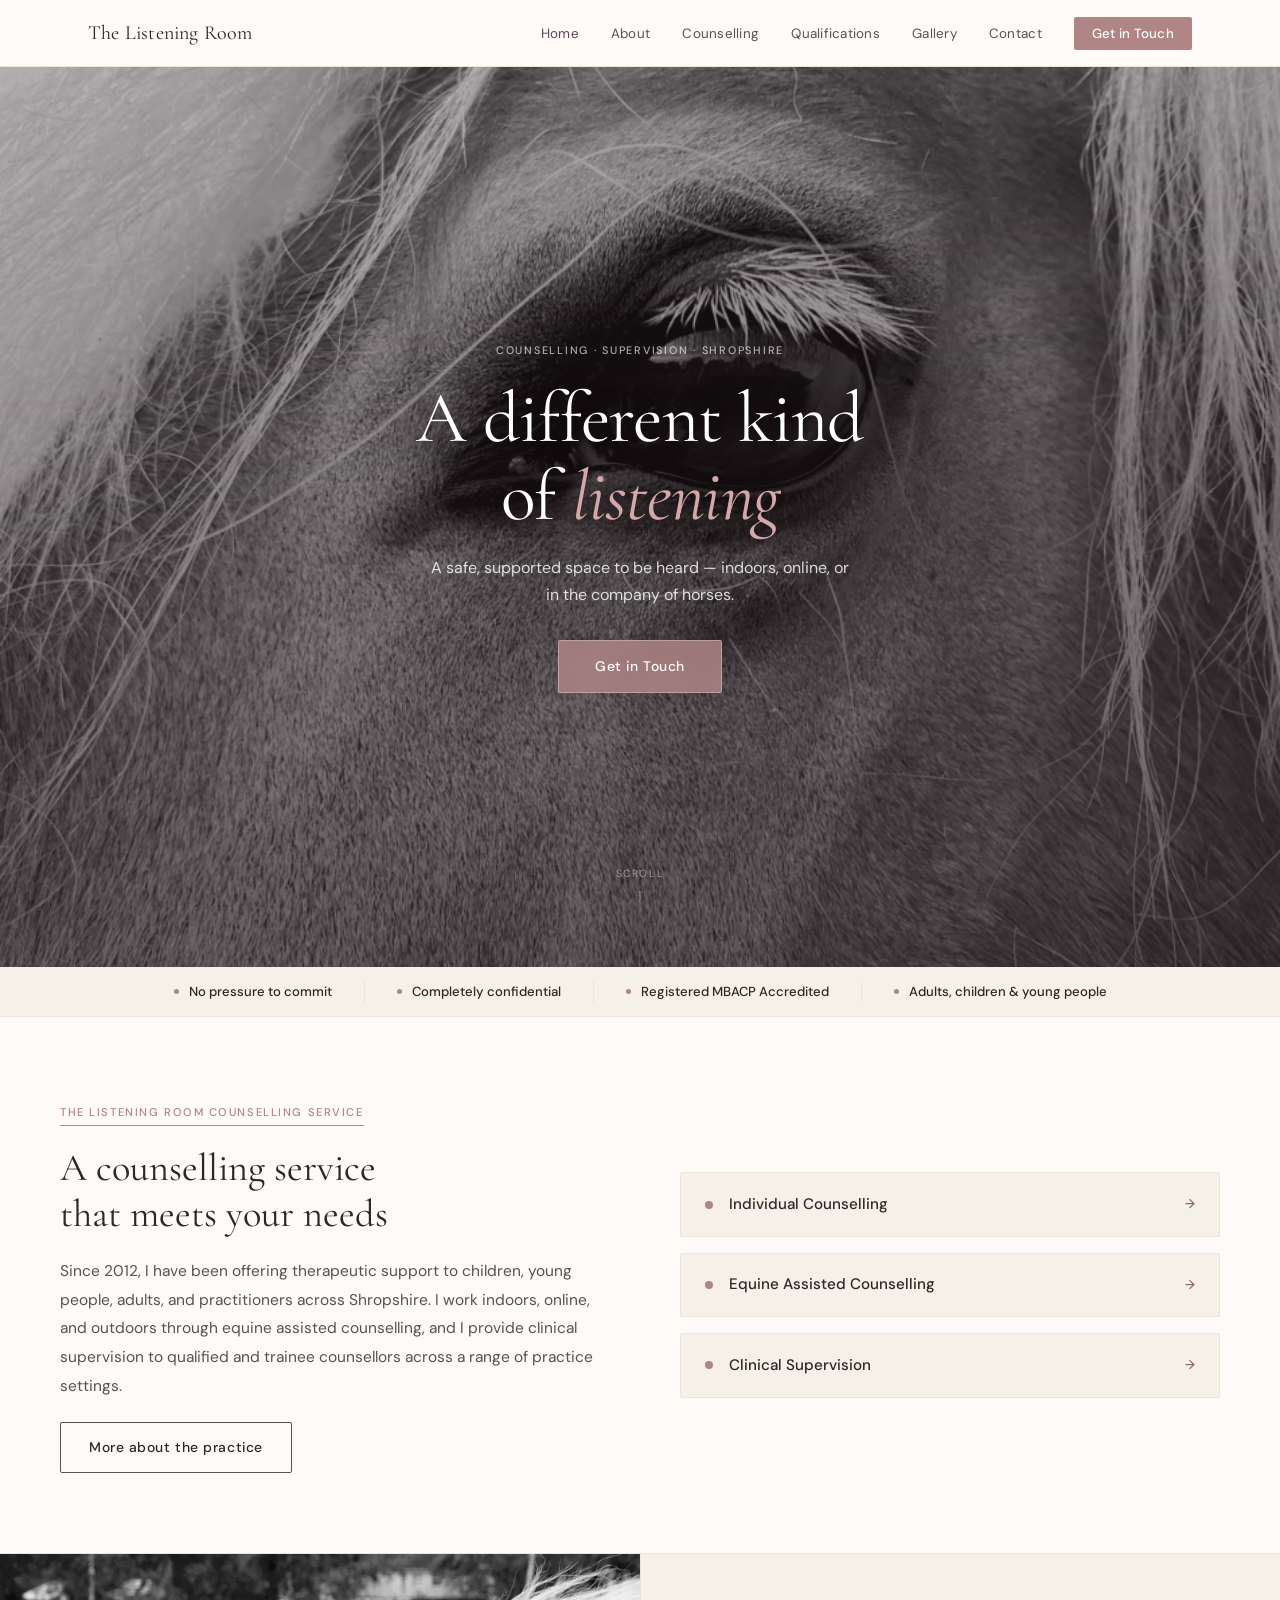
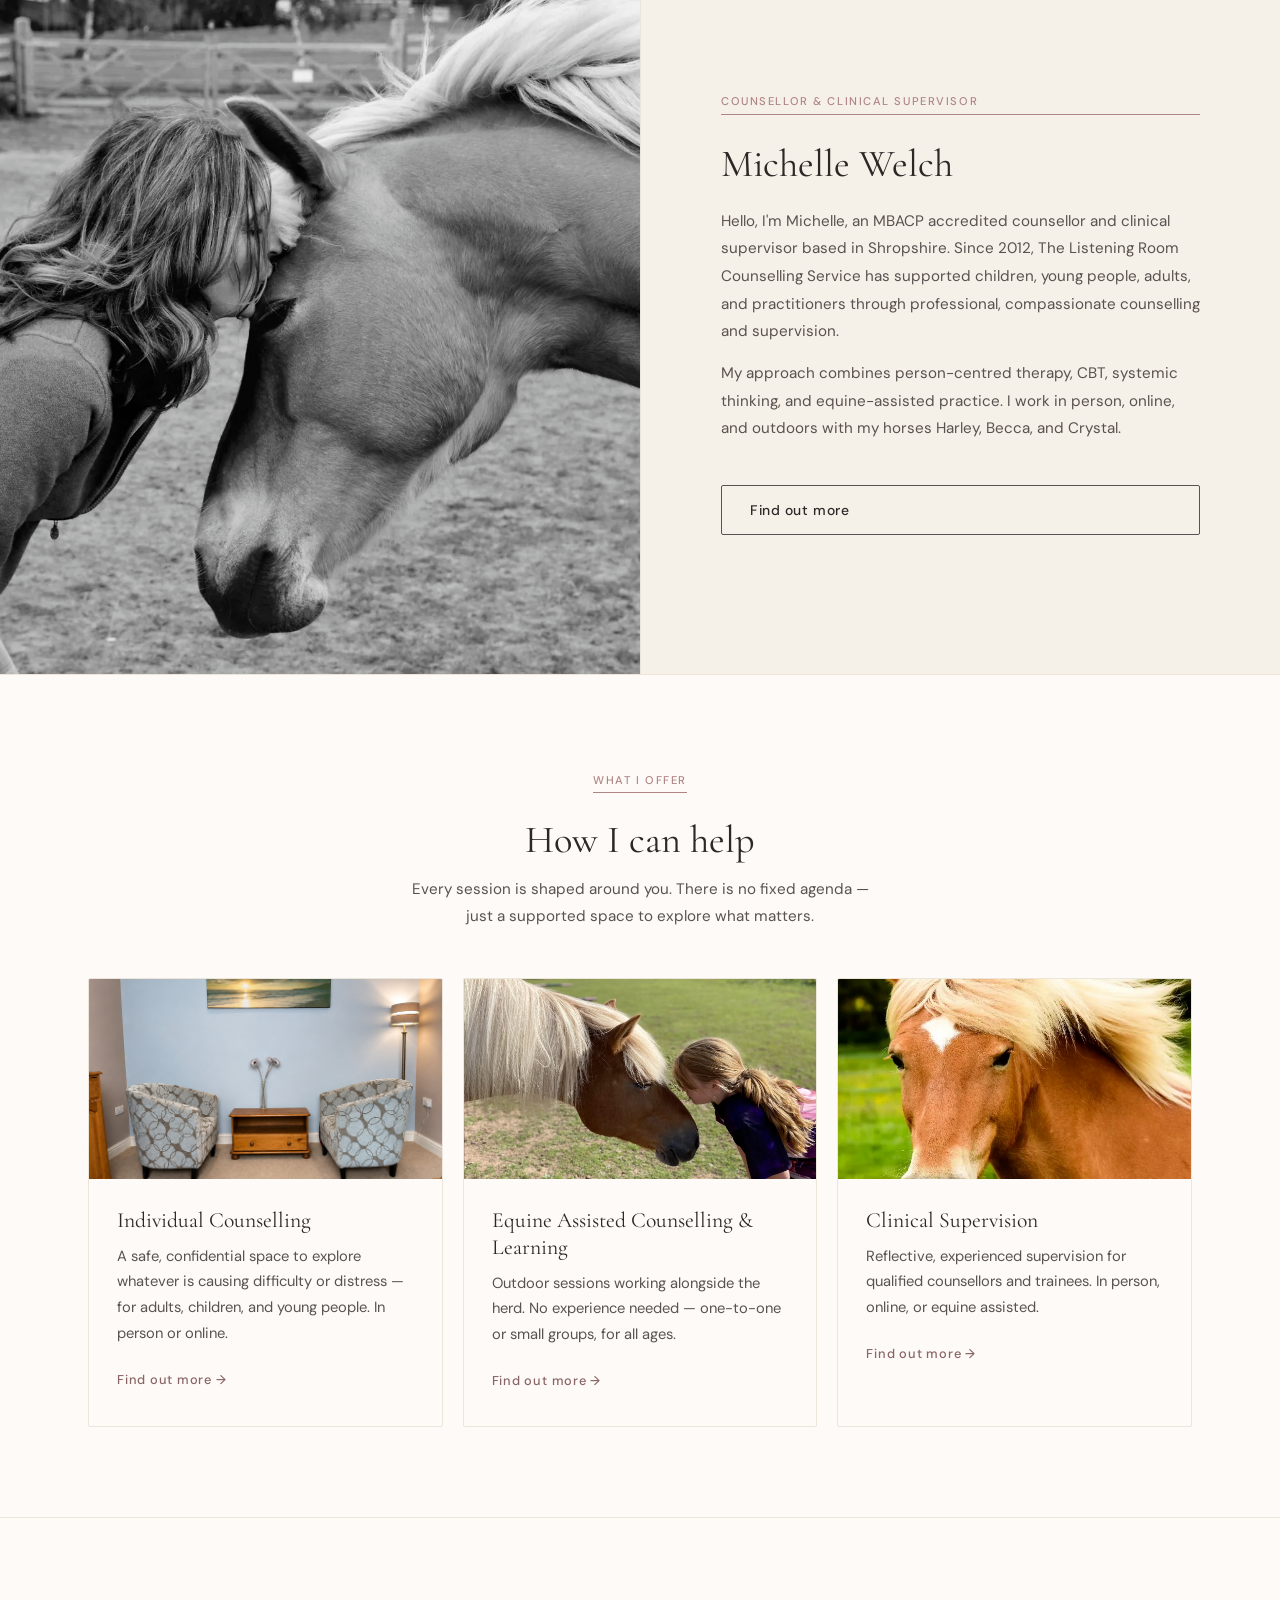
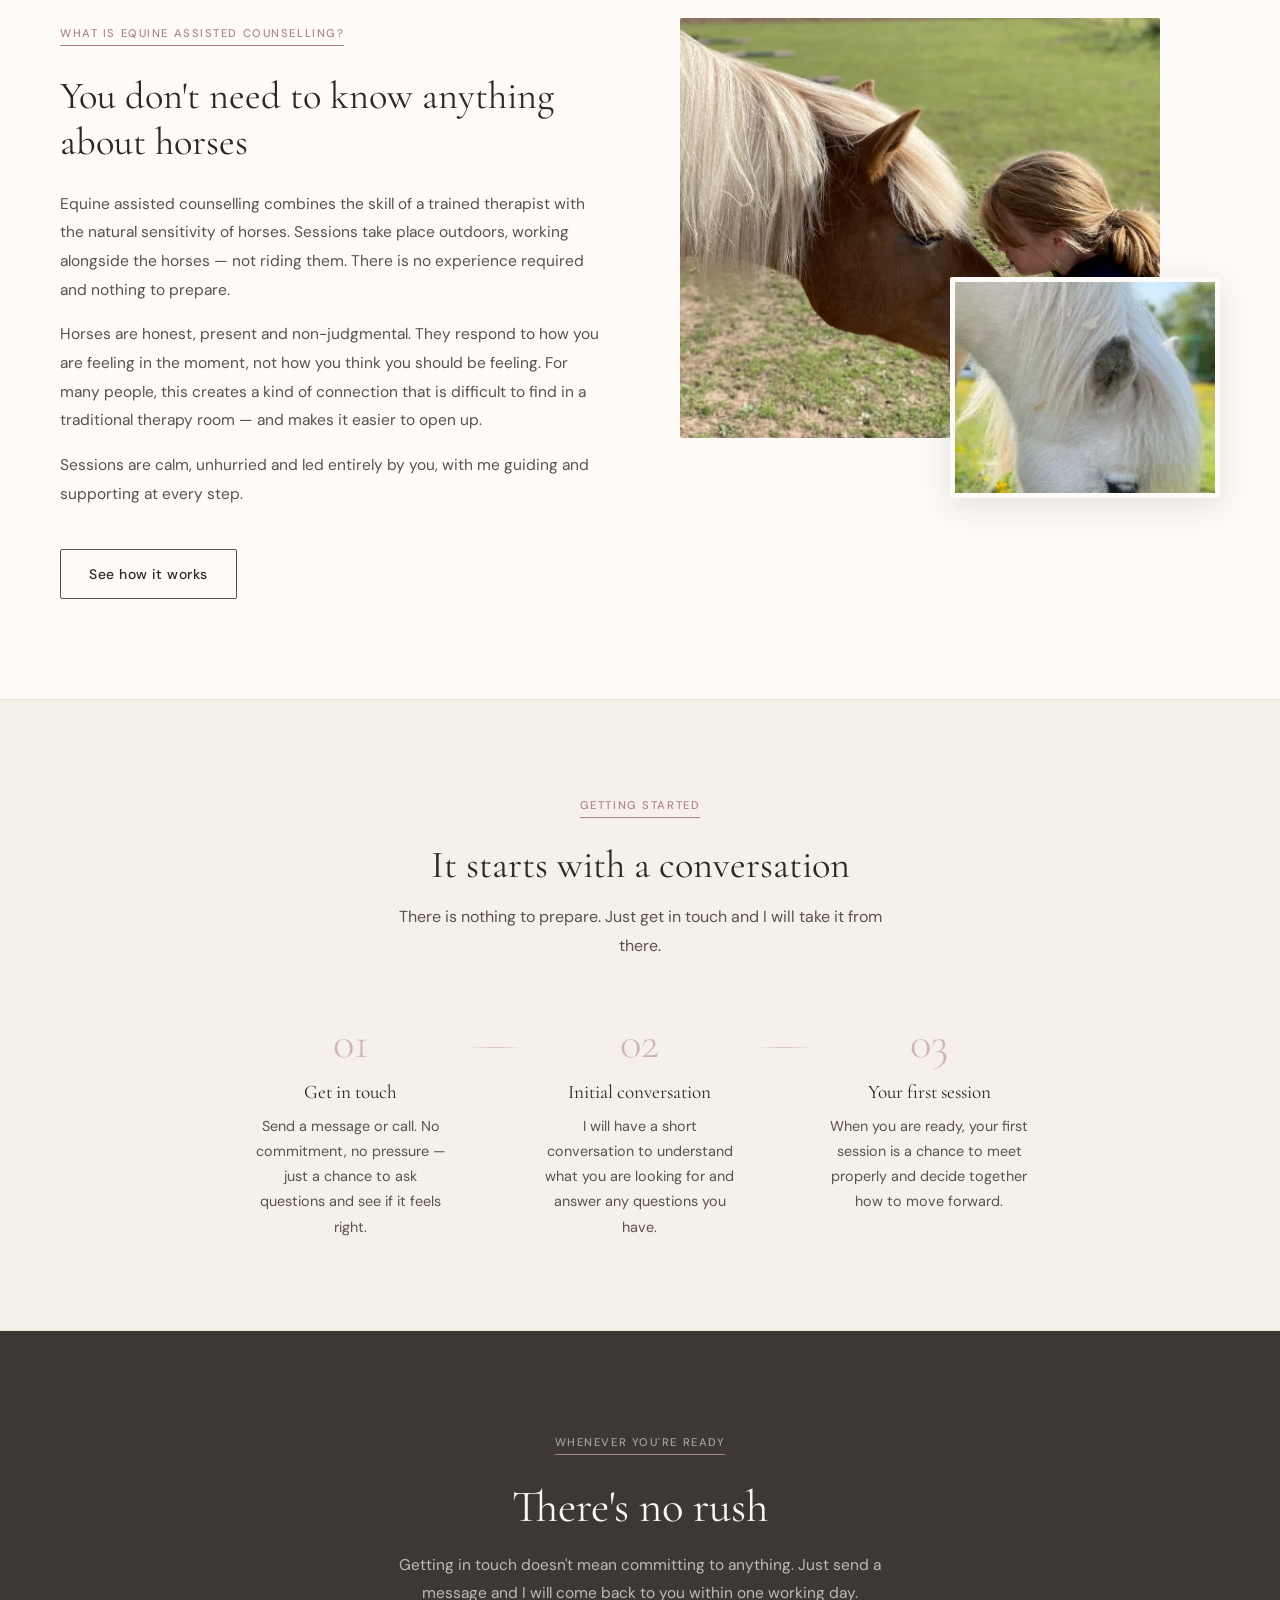
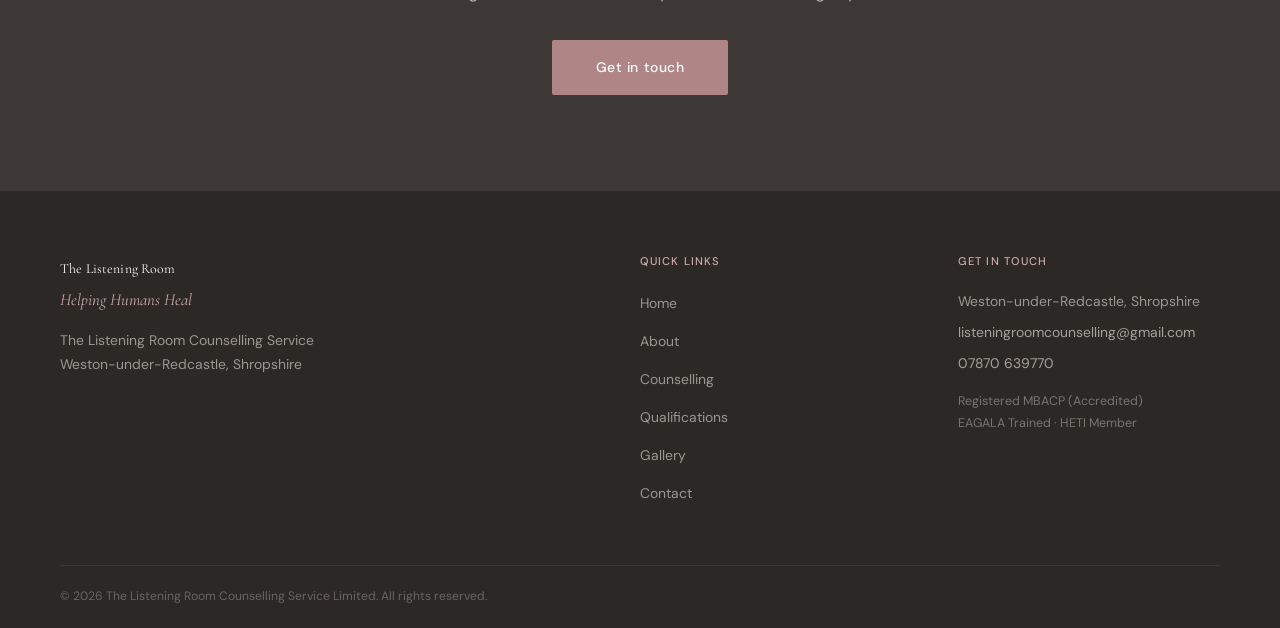
==== commit 53f0b248: "version 2.2" ====
--- a/index.html
+++ b/index.html
@@ -3,9 +3,103 @@
 <head>
   <meta charset="UTF-8" />
   <meta name="viewport" content="width=device-width, initial-scale=1.0" />
-  <title>The Listening Room | Equine Assisted Counselling Shropshire</title>
-  <meta name="description" content="Equine assisted counselling for adults, children and young people near Hawkstone Park, Shropshire. Led by Michelle Welch, Registered MBACP. No pressure to get in touch." />
+  <title>The Listening Room Counselling Service | Shropshire</title>
+  <meta name="description" content="Professional counselling, equine assisted counselling and clinical supervision for children, young people and adults in Shropshire. Michelle Welch, Registered MBACP Accredited." />
   <link rel="stylesheet" href="css/style.css" />
+  <style>
+
+    /* ── INTRO SECTION ──────────────────────────── */
+    .practice-intro {
+      padding: 80px 28px;
+      background-color: var(--warm-white);
+      border-bottom: 1px solid var(--cream-dark);
+    }
+
+    .practice-intro-inner {
+      max-width: var(--max-width);
+      margin: 0 auto;
+      display: grid;
+      grid-template-columns: 1fr 1fr;
+      gap: 80px;
+      align-items: center;
+    }
+
+    .practice-intro-text h2 {
+      font-size: clamp(1.8rem, 3vw, 2.4rem);
+      margin: 8px 0 20px;
+      line-height: 1.2;
+    }
+
+    .practice-intro-text p {
+      font-size: 0.97rem;
+      max-width: none;
+      line-height: 1.85;
+      margin-bottom: 14px;
+    }
+
+    .practice-intro-text .practitioner-title {
+      font-size: 0.9rem;
+      font-weight: 500;
+      color: var(--charcoal-light);
+      margin-bottom: 4px;
+      max-width: none;
+      line-height: 1.5;
+    }
+
+    /* ── THREE SERVICES EQUAL ───────────────────── */
+    .services-equal {
+      display: flex;
+      flex-direction: column;
+      gap: 16px;
+    }
+
+    .service-equal-item {
+      display: flex;
+      align-items: center;
+      gap: 16px;
+      padding: 20px 24px;
+      background-color: var(--linen);
+      border: 1px solid var(--cream-dark);
+      border-radius: 2px;
+      transition: var(--transition);
+      text-decoration: none;
+    }
+
+    .service-equal-item:hover {
+      border-color: var(--rose-light);
+      background-color: var(--warm-white);
+    }
+
+    .service-equal-dot {
+      width: 8px;
+      height: 8px;
+      border-radius: 50%;
+      background-color: var(--rose);
+      flex-shrink: 0;
+    }
+
+    .service-equal-item p {
+      font-size: 0.95rem;
+      font-weight: 500;
+      color: var(--charcoal);
+      max-width: none;
+      line-height: 1;
+    }
+
+    .service-equal-arrow {
+      margin-left: auto;
+      font-size: 0.8rem;
+      color: var(--rose-dark);
+      font-weight: 500;
+    }
+
+    @media (max-width: 768px) {
+      .practice-intro-inner {
+        grid-template-columns: 1fr;
+        gap: 40px;
+      }
+    }
+  </style>
 </head>
 <body>
 
@@ -20,6 +114,7 @@
         <li><a href="index.html" class="active">Home</a></li>
         <li><a href="pages/about.html">About</a></li>
         <li><a href="pages/counselling.html">Counselling</a></li>
+        <li><a href="pages/qualifications.html">Qualifications</a></li>
         <li><a href="pages/gallery.html">Gallery</a></li>
         <li><a href="pages/contact.html">Contact</a></li>
         <li><a href="pages/contact.html" class="nav-cta">Get in Touch</a></li>
@@ -32,9 +127,9 @@
     <div class="hero-bg" style="background-image: url('images/horse-eye.jpg');"></div>
     <div class="hero-overlay"></div>
     <div class="hero-fullbleed-content">
-      <span class="hero-label">Equine Assisted Counselling · Shropshire</span>
+      <span class="hero-label">Counselling · Supervision · Shropshire</span>
       <h1>A different kind<br>of <em class="hero-em">listening</em></h1>
-      <p class="hero-sub">A safe, supported space to be heard — in the company of horses.</p>
+      <p class="hero-sub">A safe, supported space to be heard — indoors, online, or in the company of horses.</p>
       <a href="pages/contact.html" class="btn btn-hero">Get in Touch</a>
     </div>
     <div class="hero-scroll-indicator">
@@ -63,21 +158,107 @@
       <div class="reassurance-divider"></div>
       <div class="reassurance-item">
         <span class="reassurance-dot"></span>
-        <p>Adults, children & young people</p>
+        <p>Adults, children &amp; young people</p>
+      </div>
+    </div>
+  </section>
+
+  <!-- PRACTICE INTRO -->
+  <section class="practice-intro">
+    <div class="practice-intro-inner">
+      <div class="practice-intro-text reveal reveal-left">
+        <span class="section-label">The Listening Room Counselling Service</span>
+        <h2>A counselling service<br>that meets your needs</h2>
+        <p>Since 2012, I have been offering therapeutic support to children, young people, adults, and practitioners across Shropshire. I work indoors, online, and outdoors through equine assisted counselling, and I provide clinical supervision to qualified and trainee counsellors across a range of practice settings.</p>
+<a href="pages/about.html" class="btn btn-outline" style="margin-top: 8px;">More about the practice</a>
+      </div>
+      <div class="reveal reveal-right">
+        <div class="services-equal">
+          <a href="pages/counselling.html#individual" class="service-equal-item">
+            <span class="service-equal-dot"></span>
+            <p>Individual Counselling</p>
+            <span class="service-equal-arrow">→</span>
+          </a>
+          <a href="pages/counselling.html#equine" class="service-equal-item">
+            <span class="service-equal-dot"></span>
+            <p>Equine Assisted Counselling</p>
+            <span class="service-equal-arrow">→</span>
+          </a>
+          <a href="pages/counselling.html#supervision" class="service-equal-item">
+              <span class="service-equal-dot"></span>
+            <p>Clinical Supervision</p>
+            <span class="service-equal-arrow">→</span>
+          </a>
+        </div>
+      </div>
+    </div>
+  </section>
+
+  <!-- MICHELLE -->
+  <section class="michelle-section">
+    <div class="michelle-image reveal reveal-left">
+      <div class="michelle-img-bg" style="background-image: url('images/michelle.jpg');"></div>
+    </div>
+    <div class="michelle-content reveal reveal-right">
+      <span class="section-label">Counsellor &amp; Clinical Supervisor</span>
+      <h2>Michelle Welch</h2>
+<p>Hello, I'm Michelle, an MBACP accredited counsellor and clinical supervisor based in Shropshire. Since 2012, The Listening Room Counselling Service has supported children, young people, adults, and practitioners through professional, compassionate counselling and supervision.</p>
+      <p>My approach combines person-centred therapy, CBT, systemic thinking, and equine-assisted practice. I work in person, online, and outdoors with my horses Harley, Becca, and Crystal.</p>
+      <a href="pages/about.html" class="btn btn-outline" style="margin-top: 28px;">Find out more</a>
+    </div>
+  </section>
+
+  <!-- SERVICES -->
+  <section class="services-section">
+    <div class="container">
+      <div class="services-header reveal reveal-up">
+        <span class="section-label">What I offer</span>
+        <h2>How I can help</h2>
+        <p class="services-intro">Every session is shaped around you. There is no fixed agenda — just a supported space to explore what matters.</p>
+      </div>
+      <div class="services-light-grid">
+
+        <div class="service-light-card reveal reveal-up reveal-delay-1">
+          <div class="service-light-img" style="background-image: url('images/room.jpg');"></div>
+          <div class="service-light-body">
+            <h3>Individual Counselling</h3>
+            <p>A safe, confidential space to explore whatever is causing difficulty or distress — for adults, children, and young people. In person or online.</p>
+<a href="pages/counselling.html#individual" class="for-you-link">Find out more →</a>
+          </div>
+        </div>
+
+        <div class="service-light-card reveal reveal-up reveal-delay-2">
+          <div class="service-light-img" style="background-image: url('images/equine.jpg');"></div>
+          <div class="service-light-body">
+            <h3>Equine Assisted Counselling &amp; Learning</h3>
+            <p>Outdoor sessions working alongside the herd. No experience needed — one-to-one or small groups, for all ages.</p>
+<a href="pages/counselling.html#equine" class="for-you-link">Find out more →</a>
+          </div>
+        </div>
+
+        <div class="service-light-card reveal reveal-up reveal-delay-3">
+          <div class="service-light-img" style="background-image: url('images/horse-4.jpg');"></div>
+          <div class="service-light-body">
+            <h3>Clinical Supervision</h3>
+            <p>Reflective, experienced supervision for qualified counsellors and trainees. In person, online, or equine assisted.</p>
+<a href="pages/counselling.html#supervision" class="for-you-link">Find out more →</a>
+          </div>
+        </div>
+
       </div>
     </div>
   </section>
 
   <!-- EQUINE EXPLAINER -->
-  <section class="equine-explainer reveal reveal-up">
+  <section class="equine-explainer reveal reveal-up" style="border-top: 1px solid var(--cream-dark);">
     <div class="equine-explainer-inner">
       <div class="equine-text">
         <span class="section-label">What is equine assisted counselling?</span>
         <h2>You don't need to know anything about horses</h2>
         <p>Equine assisted counselling combines the skill of a trained therapist with the natural sensitivity of horses. Sessions take place outdoors, working alongside the horses — not riding them. There is no experience required and nothing to prepare.</p>
         <p>Horses are honest, present and non-judgmental. They respond to how you are feeling in the moment, not how you think you should be feeling. For many people, this creates a kind of connection that is difficult to find in a traditional therapy room — and makes it easier to open up.</p>
-        <p>Sessions are calm, unhurried and led entirely by you. Michelle is there throughout, guiding and supporting at every step.</p>
-        <a href="pages/counselling.html" class="btn btn-outline" style="margin-top: 1.5rem;">Find out more about sessions</a>
+        <p>Sessions are calm, unhurried and led entirely by you, with me guiding and supporting at every step.</p>
+        <a href="pages/counselling.html" class="btn btn-outline" style="margin-top: 1.5rem;">See how it works</a>
       </div>
       <div class="equine-image-stack">
         <div class="equine-img-main" style="background-image: url('images/equine.jpg');"></div>
@@ -86,101 +267,13 @@
     </div>
   </section>
 
-  <!-- WHO THIS IS FOR -->
-  <section class="for-you-section">
-    <div class="container">
-      <div class="for-you-header reveal reveal-up">
-        <span class="section-label">Who counselling is for</span>
-        <h2>You might not know where to start.<br><em>That's okay.</em></h2>
-        <p style="margin: 16px auto 0; max-width: 560px; text-align: center; font-size: 1rem;">People come to The Listening Room for all kinds of reasons. Some are going through something specific. Others just know that something doesn't feel right. Both are completely valid.</p>
-      </div>
-      <div class="for-you-grid">
-        <div class="for-you-card reveal reveal-left">
-          <h3>Adults</h3>
-          <p>Whether you're navigating anxiety, grief, relationship difficulties, burnout or a life transition — or something you can't quite name — there is space here for you. Sessions are one-to-one, confidential and entirely at your pace.</p>
-          <a href="pages/counselling.html" class="for-you-link">Individual counselling →</a>
-        </div>
-        <div class="for-you-card reveal reveal-right">
-          <h3>Children & Young People</h3>
-          <p>Working with horses can be especially powerful for young people who find it hard to talk. Michelle has many years of experience supporting children and teenagers through anxiety, bereavement, behavioural challenges and more.</p>
-          <a href="pages/counselling.html" class="for-you-link">Support for young people →</a>
-        </div>
-      </div>
-    </div>
-  </section>
-
-  <!-- MICHELLE -->
-  <section class="michelle-section">
-    <div class="michelle-image reveal reveal-left">
-      <div class="michelle-img-bg" style="background-image: url('images/michelle.jpg');"></div>
-    </div>
-    <div class="michelle-content reveal reveal-right">
-      <span class="section-label">Lead Counsellor & Founder</span>
-      <h2>Michelle Welch</h2>
-      <p>Michelle founded The Listening Room with a belief that some of the most powerful therapeutic work happens not in a room, but outdoors — in the company of animals.</p>
-      <p>She is a Registered MBACP (Accredited) counsellor with a Foundation Degree in Counselling & Psychotherapy and a Level 6 qualification in Supervision. She has worked with adults, children and young people across private practice and school settings throughout Shropshire.</p>
-      <p>Michelle works with people navigating anxiety, depression, grief, relationship difficulties, life transitions and more — always at your pace, always without judgement.</p>
-      <div class="michelle-credentials">
-        <span>BACP Accredited (2015)</span>
-        <span>FD Counselling — Edge Hill University</span>
-        <span>Level 6 Supervision Certificate</span>
-        <span>EAGALA Trained</span>
-        <span>STORM Suicide Prevention</span>
-        <span>Trauma-Informed Practice</span>
-        <span>HETI Federation Member</span>
-        <span>EASP Registered Practitioner</span>
-      </div>
-    </div>
-  </section>
-
-  <!-- SERVICES -->
-  <section class="services-section">
-    <div class="container">
-      <div class="services-header reveal reveal-up">
-        <span class="section-label">What we offer</span>
-        <h2>How we can help</h2>
-        <p class="services-intro">Every session is shaped around you. There is no fixed agenda — just a supported space to explore what matters.</p>
-      </div>
-      <div class="services-light-grid">
-
-        <div class="service-light-card reveal reveal-up reveal-delay-1">
-          <div class="service-light-img" style="background-image: url('images/horse-1.jpg');"></div>
-          <div class="service-light-body">
-            <h3>Individual Counselling</h3>
-            <p>One-to-one sessions offering a private, confidential space to talk — at your pace, without judgement.</p>
-            <a href="pages/counselling.html" class="for-you-link">Find out more →</a>
-          </div>
-        </div>
-
-        <div class="service-light-card reveal reveal-up reveal-delay-2">
-          <div class="service-light-img" style="background-image: url('images/horse-2.jpg');"></div>
-          <div class="service-light-body">
-            <h3>Equine Assisted Sessions</h3>
-            <p>Outdoor sessions working alongside horses — calm, grounded, and guided throughout by Michelle.</p>
-            <a href="pages/counselling.html" class="for-you-link">Find out more →</a>
-          </div>
-        </div>
-
-        <div class="service-light-card reveal reveal-up reveal-delay-3">
-          <div class="service-light-img" style="background-image: url('images/about-preview.jpg');"></div>
-          <div class="service-light-body">
-            <h3>Young People</h3>
-            <p>Specialist support for children and adolescents using nature and horses as therapeutic tools.</p>
-            <a href="pages/counselling.html" class="for-you-link">Find out more →</a>
-          </div>
-        </div>
-
-      </div>
-    </div>
-  </section>
-
-  <!-- HOW TO GET STARTED -->
+  <!-- PROCESS -->
   <section class="process-section reveal reveal-up">
     <div class="container">
       <div class="process-header">
         <span class="section-label">Getting started</span>
         <h2>It starts with a conversation</h2>
-        <p style="margin: 14px auto 0; max-width: 500px; text-align: center;">There is nothing to prepare. Just send a message and Michelle will take it from there.</p>
+        <p style="margin: 14px auto 0; max-width: 500px; text-align: center;">There is nothing to prepare. Just get in touch and I will take it from there.</p>
       </div>
       <div class="process-steps">
         <div class="process-step">
@@ -192,13 +285,13 @@
         <div class="process-step">
           <span class="process-number">02</span>
           <h3>Initial conversation</h3>
-          <p>Michelle will have a short conversation to understand what you're looking for and answer any questions you have.</p>
+          <p>I will have a short conversation to understand what you are looking for and answer any questions you have.</p>
         </div>
         <div class="process-connector"></div>
         <div class="process-step">
           <span class="process-number">03</span>
           <h3>Your first session</h3>
-          <p>When you're ready, your first session is a chance to meet properly and decide together how to move forward.</p>
+          <p>When you are ready, your first session is a chance to meet properly and decide together how to move forward.</p>
         </div>
       </div>
     </div>
@@ -209,8 +302,8 @@
     <div class="cta-warm-inner reveal reveal-up">
       <span class="section-label" style="color: rgba(250,247,242,0.55);">Whenever you're ready</span>
       <h2>There's no rush</h2>
-      <p>Getting in touch doesn't mean committing to anything. Just send Michelle a message and she'll come back to you within one working day.</p>
-      <a href="pages/contact.html" class="btn btn-rose" style="margin-top: 2rem; padding: 15px 44px;">Send a message</a>
+      <p>Getting in touch doesn't mean committing to anything. Just send a message and I will come back to you within one working day.</p>
+      <a href="pages/contact.html" class="btn btn-rose" style="margin-top: 2rem; padding: 15px 44px;">Get in touch</a>
     </div>
   </section>
 
@@ -220,7 +313,7 @@
       <div class="footer-brand">
         <p class="nav-logo" style="color: var(--cream);">The Listening Room</p>
         <p style="font-style: italic; color: var(--rose-light); font-family: var(--font-heading); font-size: 1.05rem; margin-top: 6px;">Helping Humans Heal</p>
-        <p style="margin-top: 14px;">Equine Assisted Counselling<br>Hawkstone Park, Shropshire</p>
+        <p style="margin-top: 14px;">The Listening Room Counselling Service<br>Weston-under-Redcastle, Shropshire</p>
       </div>
       <div>
         <p class="footer-heading">Quick Links</p>
@@ -228,6 +321,7 @@
           <li><a href="index.html">Home</a></li>
           <li><a href="pages/about.html">About</a></li>
           <li><a href="pages/counselling.html">Counselling</a></li>
+          <li><a href="pages/qualifications.html">Qualifications</a></li>
           <li><a href="pages/gallery.html">Gallery</a></li>
           <li><a href="pages/contact.html">Contact</a></li>
         </ul>
@@ -235,10 +329,10 @@
       <div>
         <p class="footer-heading">Get in Touch</p>
         <div class="footer-contact">
-          <p>Hawkstone Park, Shropshire</p>
+          <p>Weston-under-Redcastle, Shropshire</p>
           <p><a href="mailto:listeningroomcounselling@gmail.com" style="color: rgba(245,240,232,0.6);">listeningroomcounselling@gmail.com</a></p>
           <p><a href="tel:07870639770" style="color: rgba(245,240,232,0.6);">07870 639770</a></p>
-          <p style="margin-top: 14px; font-size: 0.78rem; color: rgba(245,240,232,0.38);">Registered MBACP (Accredited)<br>FD Counselling & Psychotherapy</p>
+          <p style="margin-top: 14px; font-size: 0.78rem; color: rgba(245,240,232,0.38);">Registered MBACP (Accredited)<br>EAGALA Trained · HETI Member</p>
         </div>
       </div>
     </div>
--- a/css/style.css
+++ b/css/style.css
@@ -1165,4 +1165,161 @@
     min-height: 320px;
     height: 320px;
   }
+}
+
+/* =============================================
+   MOBILE FIXES — add to bottom of style.css
+   ============================================= */
+
+@media (max-width: 768px) {
+
+  /* ── Michelle split section ─────────────────
+     Force single column stack on mobile.
+     The grid needs to collapse fully.          */
+  .michelle-section {
+    display: block !important;
+  }
+
+  .michelle-image {
+    height: 320px !important;
+    min-height: 320px !important;
+    width: 100% !important;
+    display: block;
+    position: relative;
+    overflow: hidden;
+  }
+
+  .michelle-img-bg {
+    position: absolute !important;
+    inset: 0 !important;
+    width: 100% !important;
+    height: 100% !important;
+  }
+
+  .michelle-content {
+    padding: 48px 24px !important;
+    border-left: none !important;
+    border-top: 1px solid var(--cream-dark);
+    width: 100% !important;
+  }
+
+  /* ── Credential badges ───────────────────────
+     Stop badges stretching full width.
+     Let them wrap naturally at content width.  */
+  .michelle-credentials {
+    gap: 6px !important;
+  }
+
+  .michelle-credentials span {
+    flex: 0 1 auto !important;
+    width: auto !important;
+    white-space: normal;
+    font-size: 0.69rem !important;
+  }
+
+  /* ── About page animal grids ─────────────────
+     3-col horse grid → 1 col
+     2-col coming soon → 1 col
+     3-col companions → 1 col                   */
+  .horse-grid {
+    grid-template-columns: 1fr !important;
+  }
+
+  .coming-soon-grid {
+    grid-template-columns: 1fr !important;
+  }
+
+  .coming-soon-card {
+    grid-template-columns: 1fr !important;
+    flex-direction: column !important;
+  }
+
+  .coming-soon-img {
+    height: 220px !important;
+    width: 100% !important;
+  }
+
+  .companions-grid {
+    grid-template-columns: 1fr !important;
+  }
+
+  /* ── Approach grid → 1 col ──────────────────  */
+  .approach-grid-4 {
+    grid-template-columns: 1fr !important;
+  }
+
+  /* ── Supervision grid → 1 col ───────────────  */
+  .supervision-inner {
+    grid-template-columns: 1fr !important;
+    gap: 36px !important;
+  }
+
+  /* ── Credential bar → wrap nicely ───────────  */
+  .credential-bar-inner {
+    flex-direction: column;
+    align-items: flex-start;
+    gap: 6px;
+  }
+
+  .credential-bar-divider {
+    display: none;
+  }
+
+  .credential-bar-item {
+    padding: 4px 0;
+  }
+
+  .credential-bar-item p {
+    white-space: normal !important;
+    font-size: 0.76rem;
+  }
+
+  /* ── Counselling page service features ───────  */
+  .service-feature-inner,
+  .service-feature-inner.reverse {
+    grid-template-columns: 1fr !important;
+    direction: ltr !important;
+    gap: 32px !important;
+  }
+
+  .service-feature-img img {
+    height: 260px !important;
+  }
+
+  /* ── Issues grid → 2 col ────────────────────  */
+  .issues-grid {
+    grid-template-columns: repeat(2, 1fr) !important;
+  }
+
+  /* ── Expect grid → 1 col ────────────────────  */
+  .expect-grid {
+    grid-template-columns: 1fr !important;
+  }
+
+  /* ── Contact grid → 1 col ───────────────────  */
+  .contact-grid {
+    grid-template-columns: 1fr !important;
+    gap: 52px !important;
+  }
+
+  /* ── Gallery grids ──────────────────────────  */
+  .horse-grid,
+  .gallery-grid-3,
+  .companions-grid {
+    grid-template-columns: 1fr !important;
+  }
+
+  .gallery-grid-feature {
+    grid-template-columns: 1fr !important;
+  }
+
+  .gallery-grid-feature .gallery-item:first-child {
+    grid-row: span 1 !important;
+    min-height: 260px !important;
+  }
+
+  .coming-soon-grid {
+    grid-template-columns: 1fr !important;
+  }
+
 }
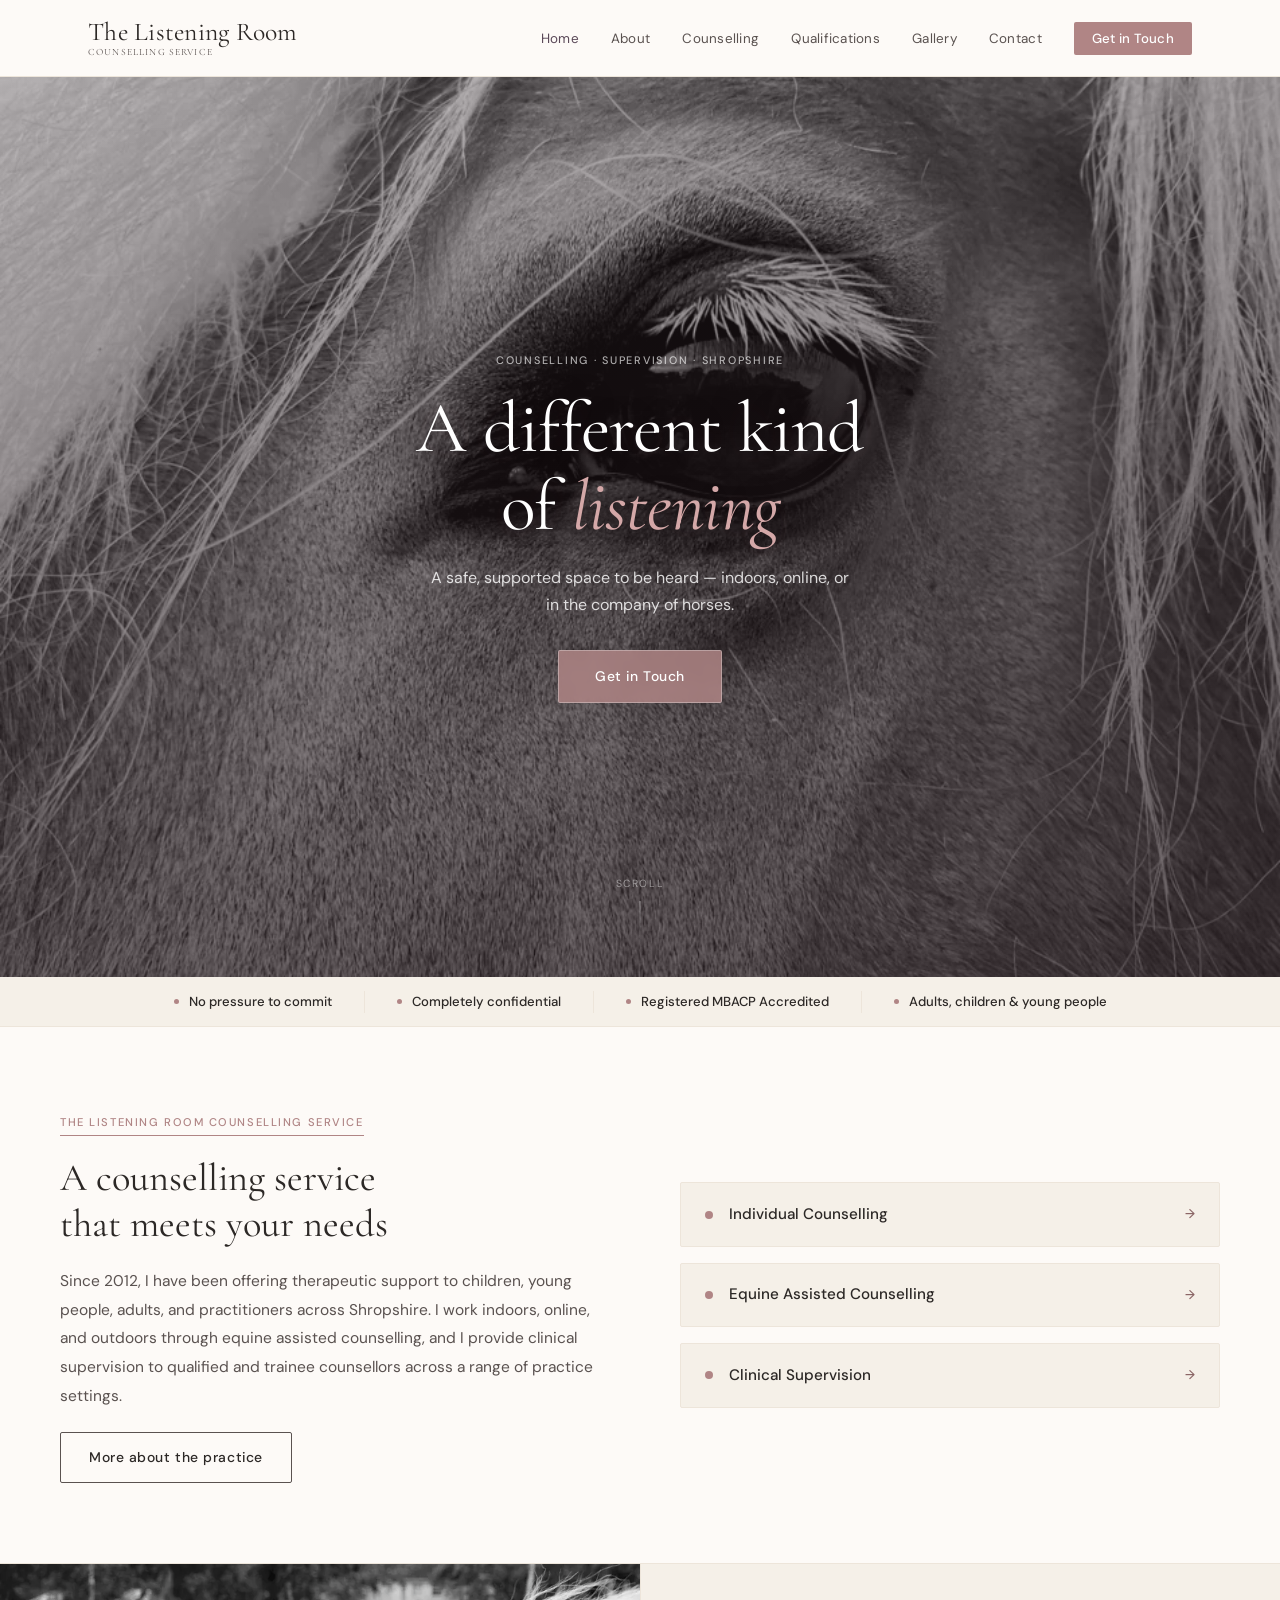
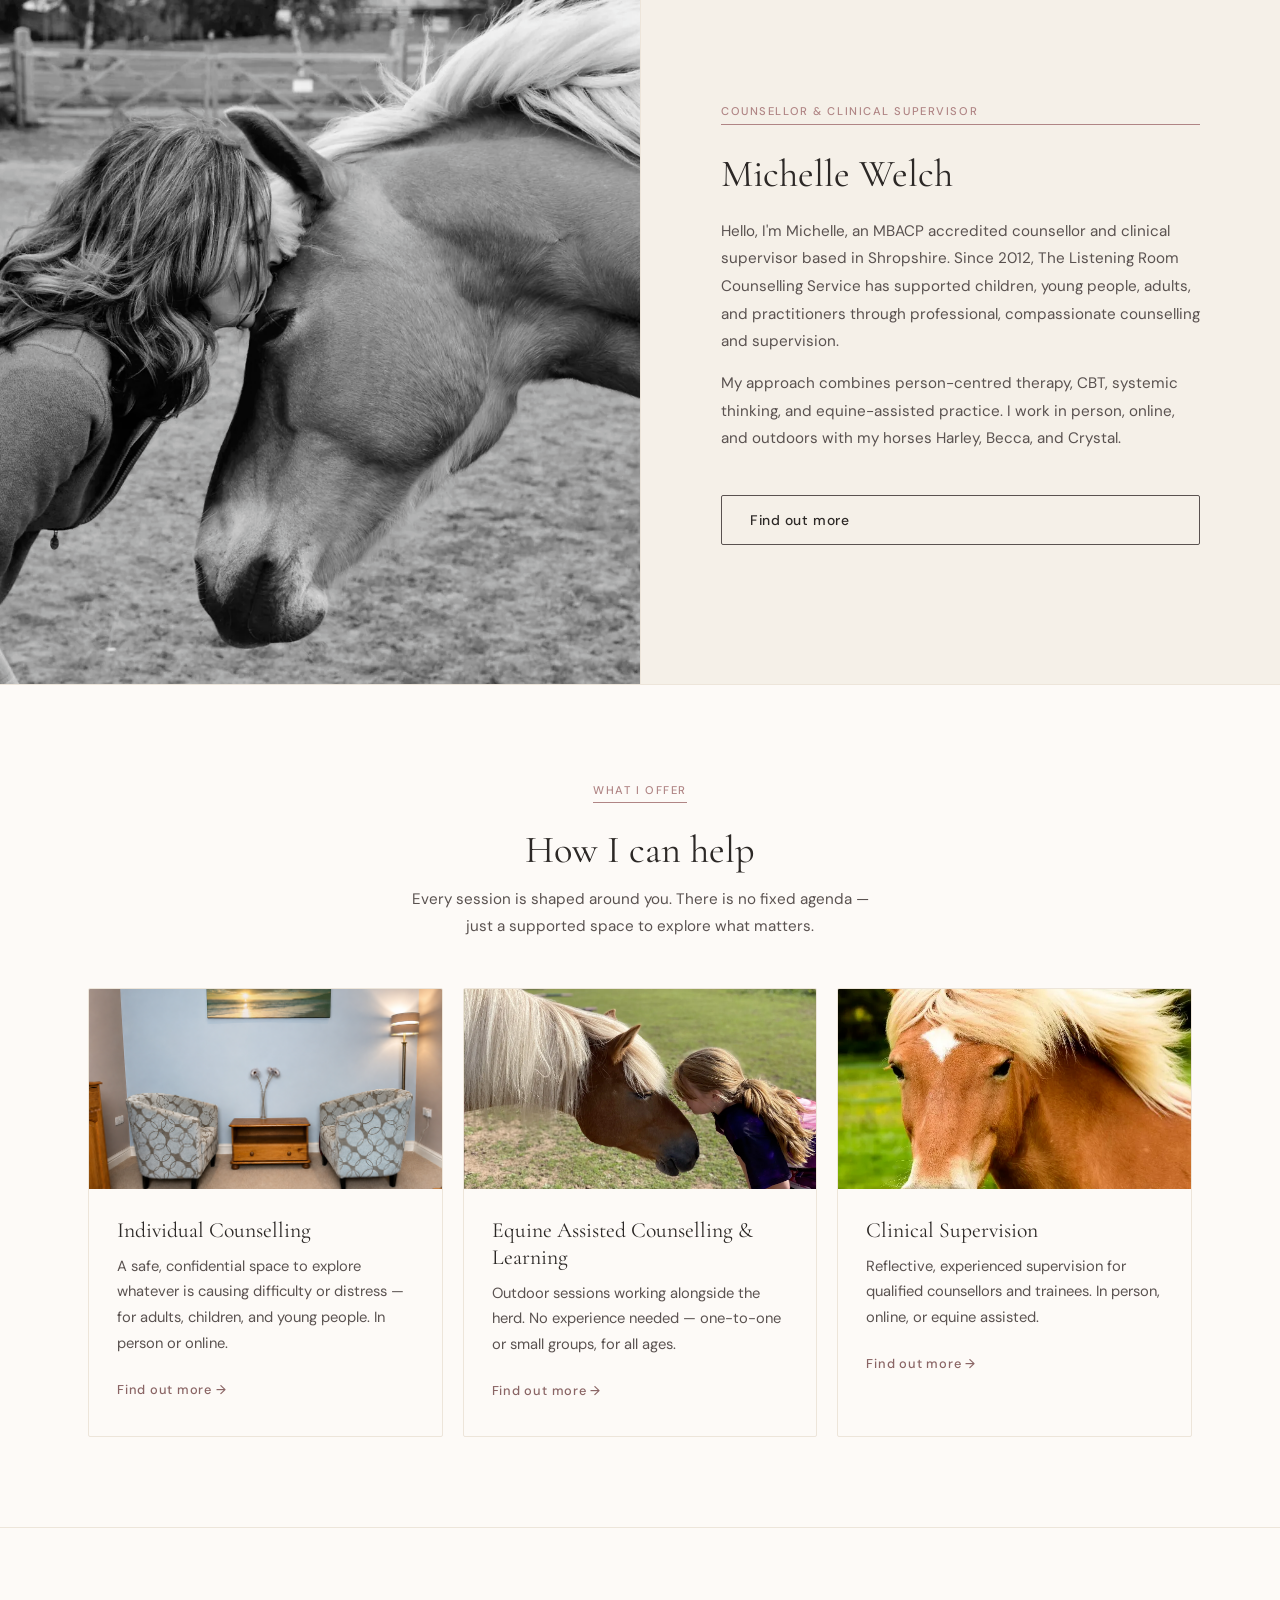
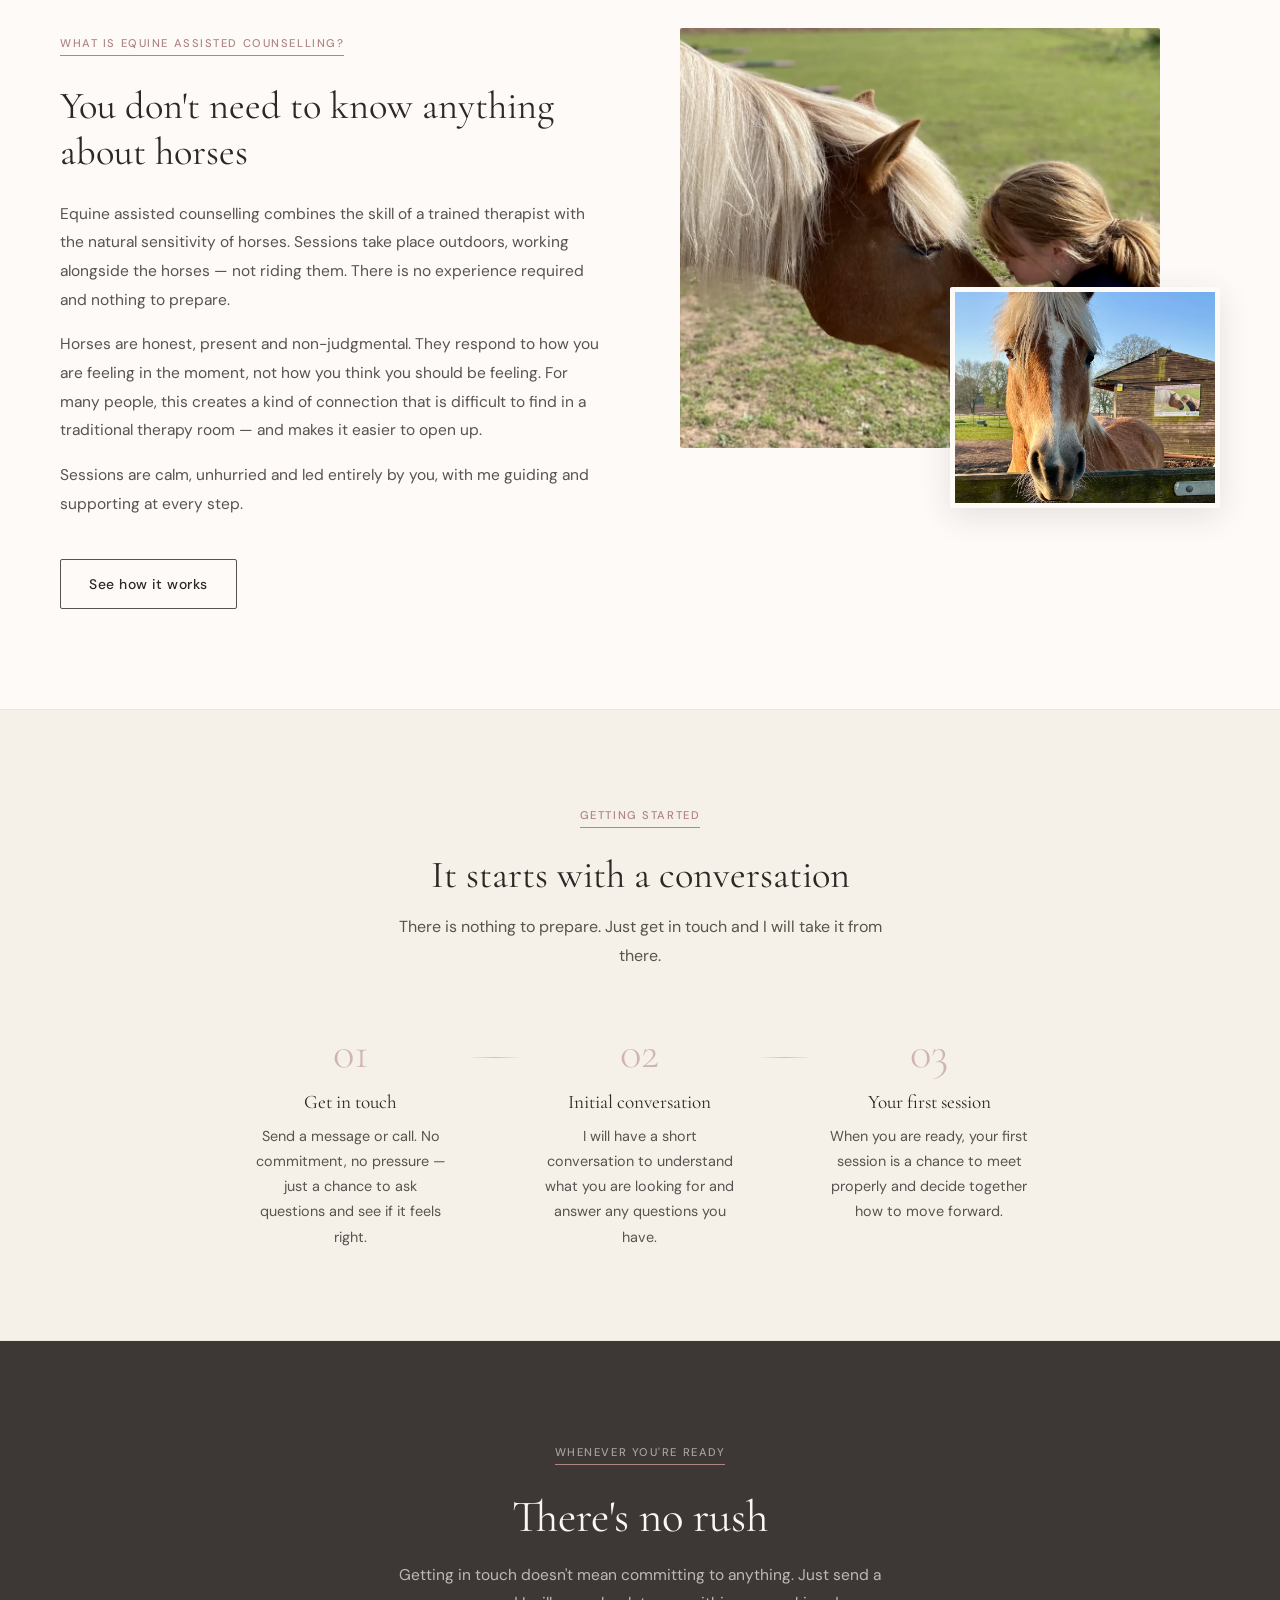
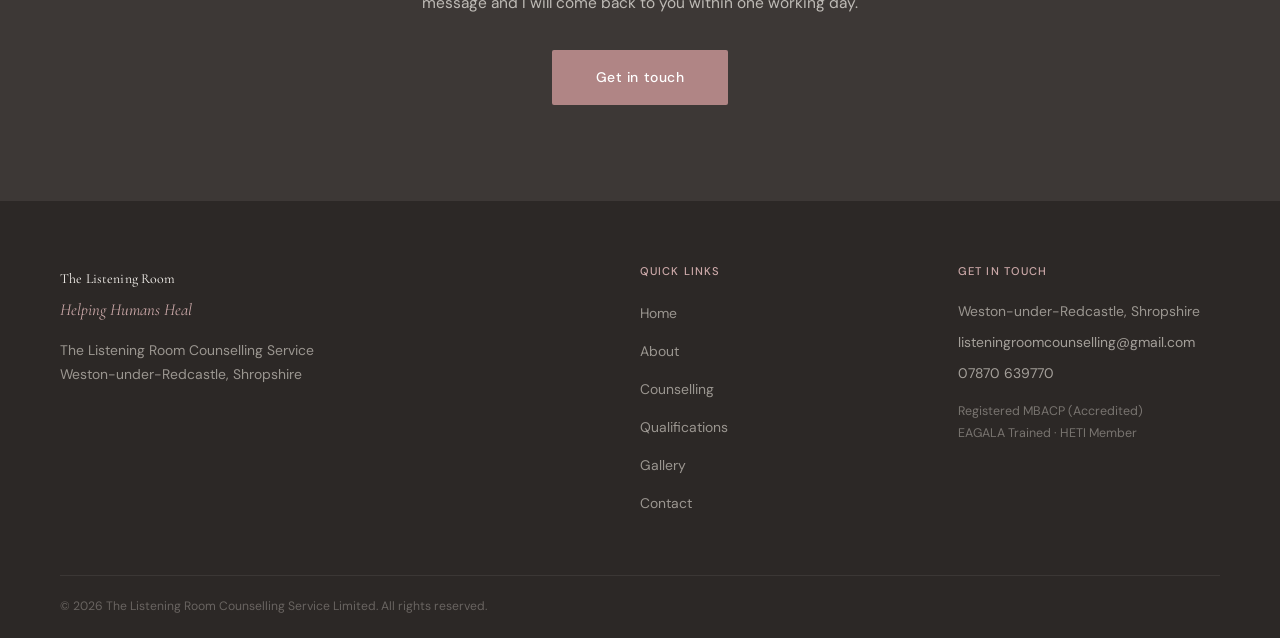
==== commit 38034106: "version 2.3" ====
--- a/index.html
+++ b/index.html
@@ -99,6 +99,11 @@
         gap: 40px;
       }
     }
+
+   .equine-img-accent {
+  background-position: center 40%;
+}
+
   </style>
 </head>
 <body>
@@ -106,7 +111,7 @@
   <!-- NAV -->
   <nav>
     <div class="nav-inner">
-      <a href="index.html" class="nav-logo">The Listening Room</a>
+<a href="index.html" class="nav-logo">The Listening Room<span class="nav-logo-sub">Counselling Service</span></a>
       <button class="nav-toggle" aria-label="Toggle navigation">
         <span></span><span></span><span></span>
       </button>
@@ -260,11 +265,11 @@
         <p>Sessions are calm, unhurried and led entirely by you, with me guiding and supporting at every step.</p>
         <a href="pages/counselling.html" class="btn btn-outline" style="margin-top: 1.5rem;">See how it works</a>
       </div>
-      <div class="equine-image-stack">
+<div class="equine-image-stack">
         <div class="equine-img-main" style="background-image: url('images/equine.jpg');"></div>
-        <div class="equine-img-accent" style="background-image: url('images/horse-3.jpg');"></div>
-      </div>
-    </div>
+        <div class="equine-img-accent" style="background-image: url('images/Harley1.jpeg');"></div>
+      </div>
+      </div>
   </section>
 
   <!-- PROCESS -->
--- a/css/style.css
+++ b/css/style.css
@@ -192,7 +192,7 @@
   max-width: var(--max-width);
   margin: 0 auto;
   padding: 0 28px;
-  height: 66px;
+  height: 76px;
   display: flex;
   align-items: center;
   justify-content: space-between;
@@ -200,10 +200,26 @@
 
 .nav-logo {
   font-family: var(--font-heading);
-  font-size: 1.25rem;
+  font-size: 1.6rem;
   font-weight: 400;
   color: var(--charcoal);
   letter-spacing: 0.01em;
+  line-height: 1.1;
+  display: flex;
+  flex-direction: column;
+  justify-content: center;
+  text-decoration: none;
+}
+
+.nav-logo-sub {
+  display: block;
+  font-size: 0.6rem;
+  font-weight: 400;
+  letter-spacing: 0.12em;
+  text-transform: uppercase;
+  color: var(--charcoal-light);
+  line-height: 1;
+  margin-top: 2px;
 }
 
 .nav-links {
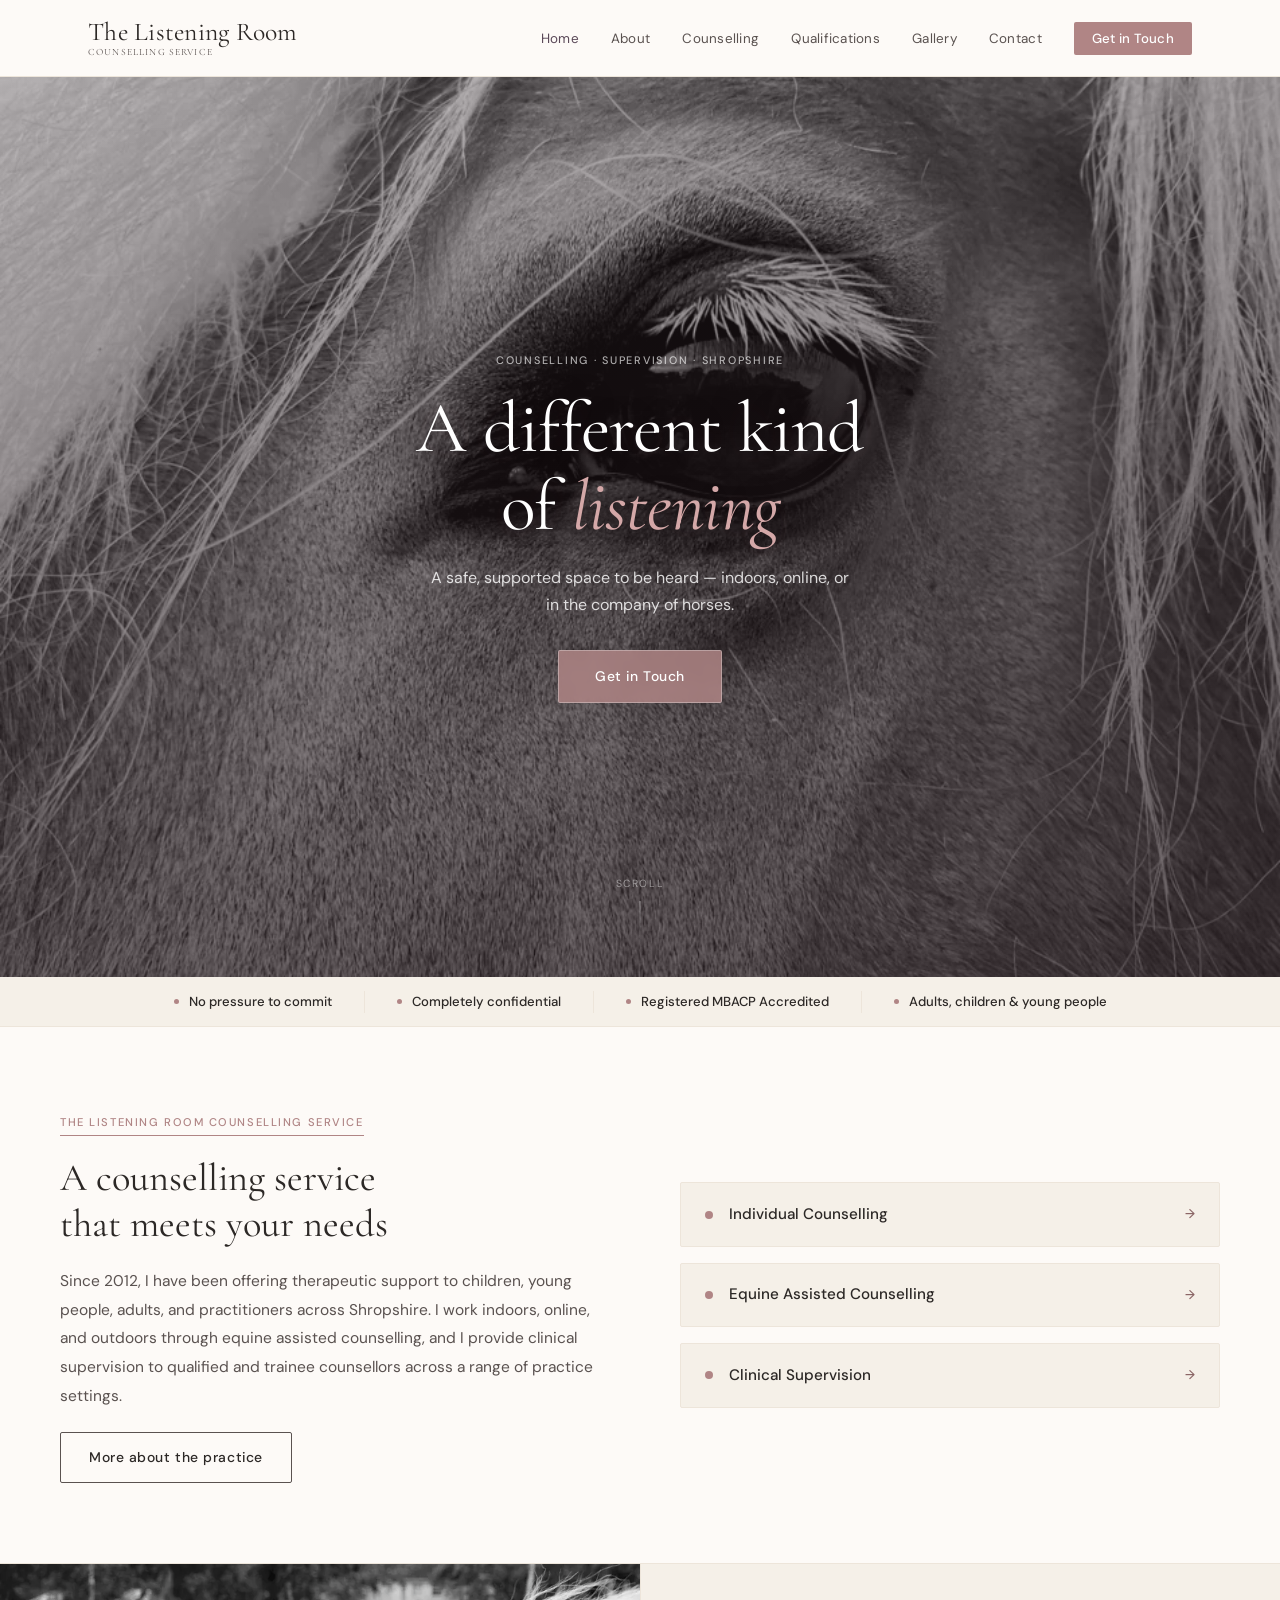
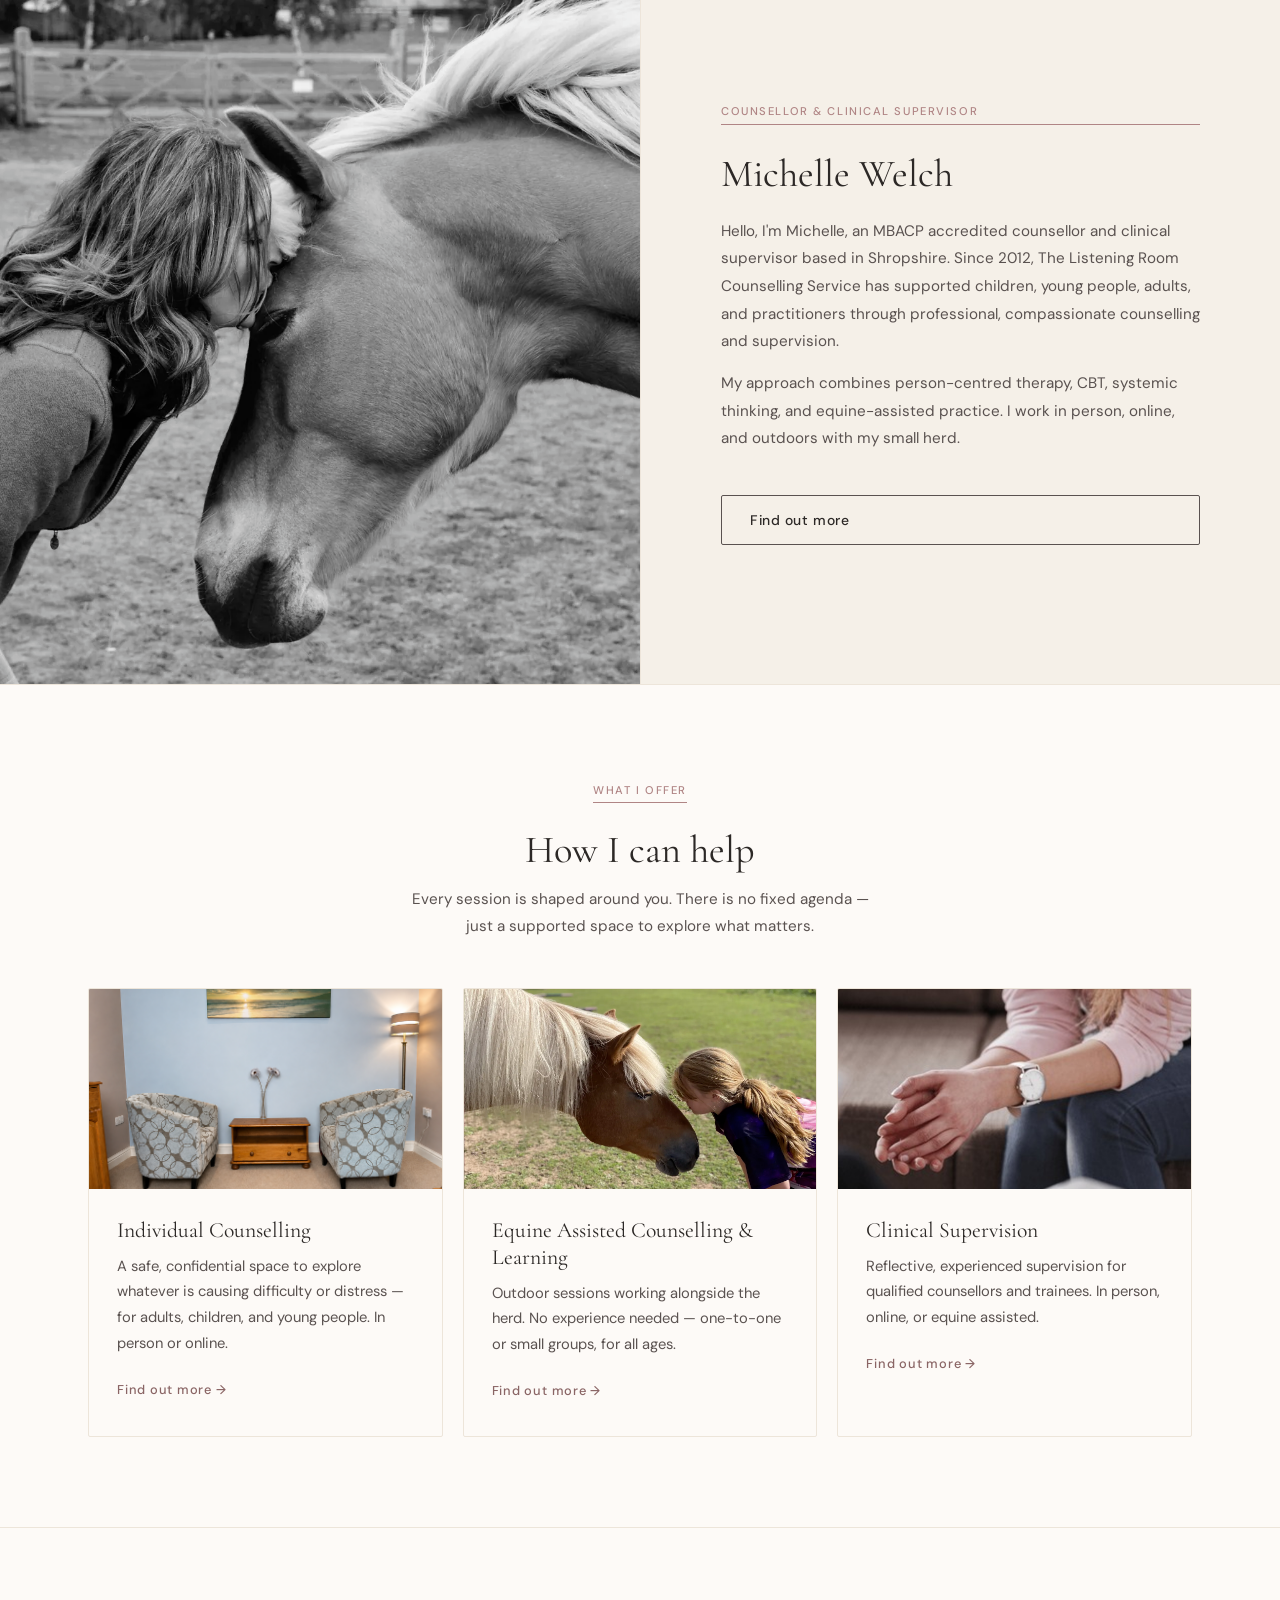
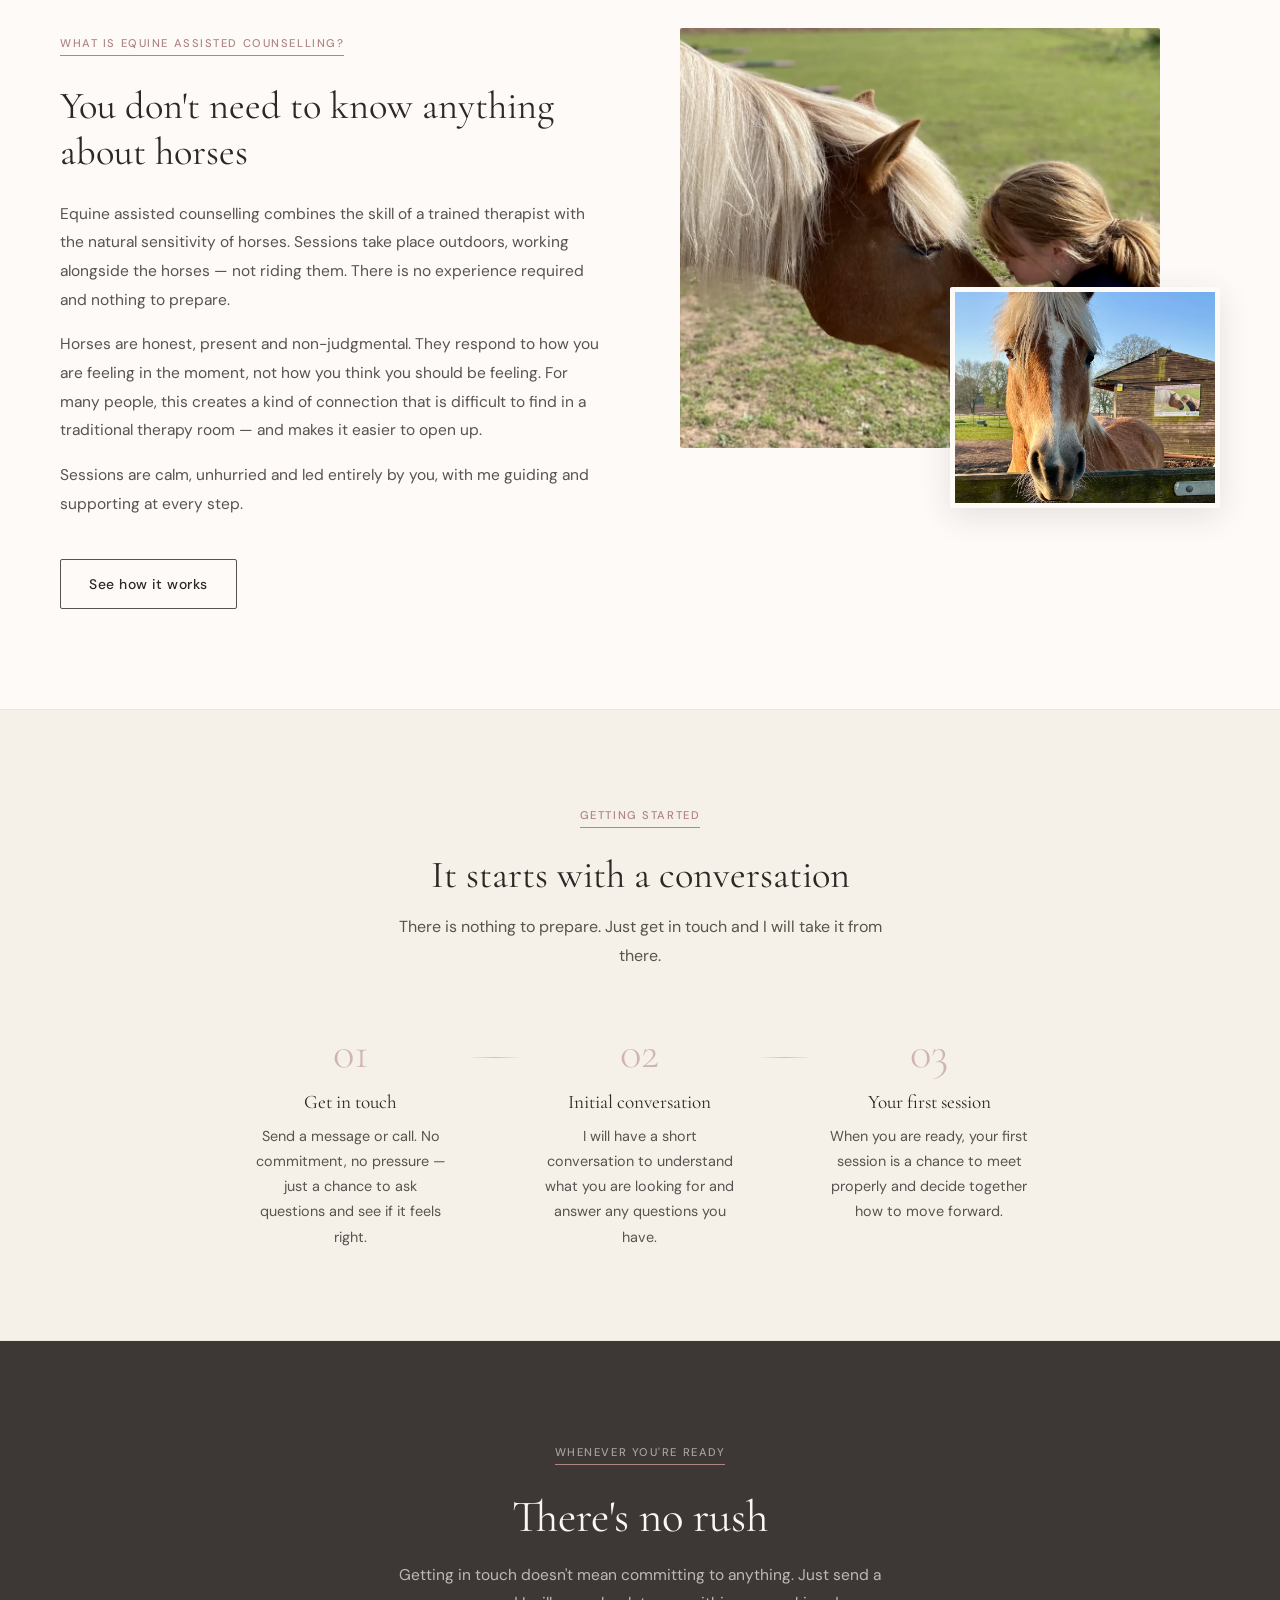
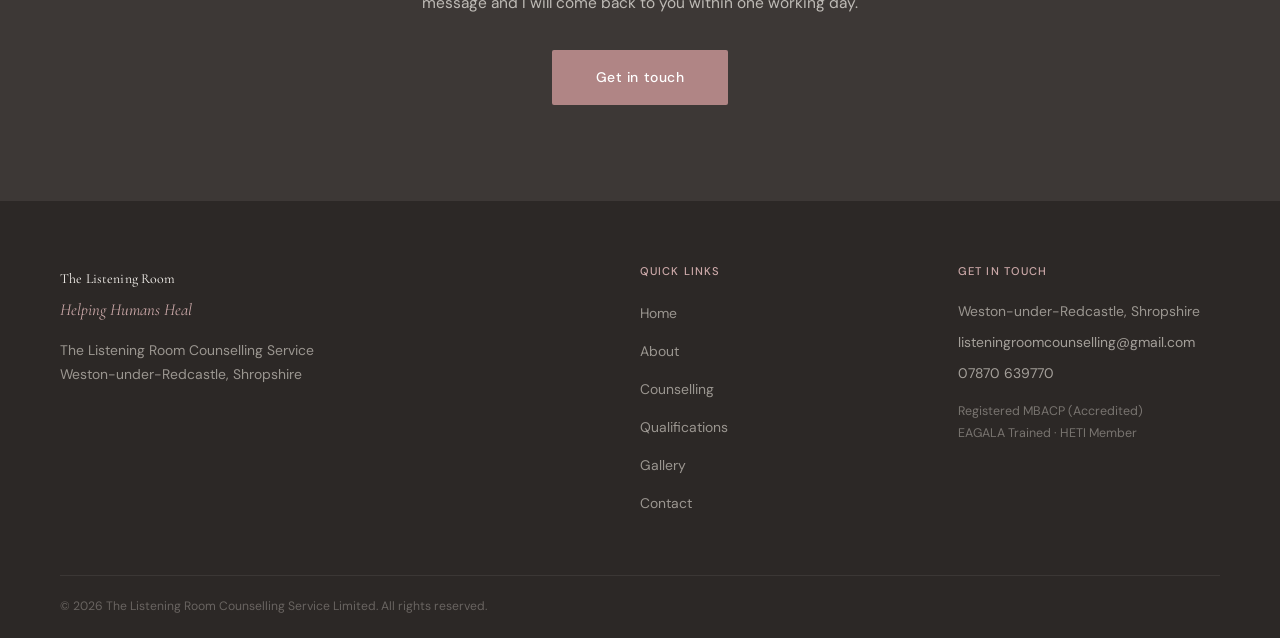
==== commit 8e6de79a: "version 2.4" ====
--- a/index.html
+++ b/index.html
@@ -208,7 +208,7 @@
       <span class="section-label">Counsellor &amp; Clinical Supervisor</span>
       <h2>Michelle Welch</h2>
 <p>Hello, I'm Michelle, an MBACP accredited counsellor and clinical supervisor based in Shropshire. Since 2012, The Listening Room Counselling Service has supported children, young people, adults, and practitioners through professional, compassionate counselling and supervision.</p>
-      <p>My approach combines person-centred therapy, CBT, systemic thinking, and equine-assisted practice. I work in person, online, and outdoors with my horses Harley, Becca, and Crystal.</p>
+      <p>My approach combines person-centred therapy, CBT, systemic thinking, and equine-assisted practice. I work in person, online, and outdoors with my small herd.</p>
       <a href="pages/about.html" class="btn btn-outline" style="margin-top: 28px;">Find out more</a>
     </div>
   </section>
@@ -242,7 +242,7 @@
         </div>
 
         <div class="service-light-card reveal reveal-up reveal-delay-3">
-          <div class="service-light-img" style="background-image: url('images/horse-4.jpg');"></div>
+          <div class="service-light-img" style="background-image: url('images/supervision.png');"></div>
           <div class="service-light-body">
             <h3>Clinical Supervision</h3>
             <p>Reflective, experienced supervision for qualified counsellors and trainees. In person, online, or equine assisted.</p>
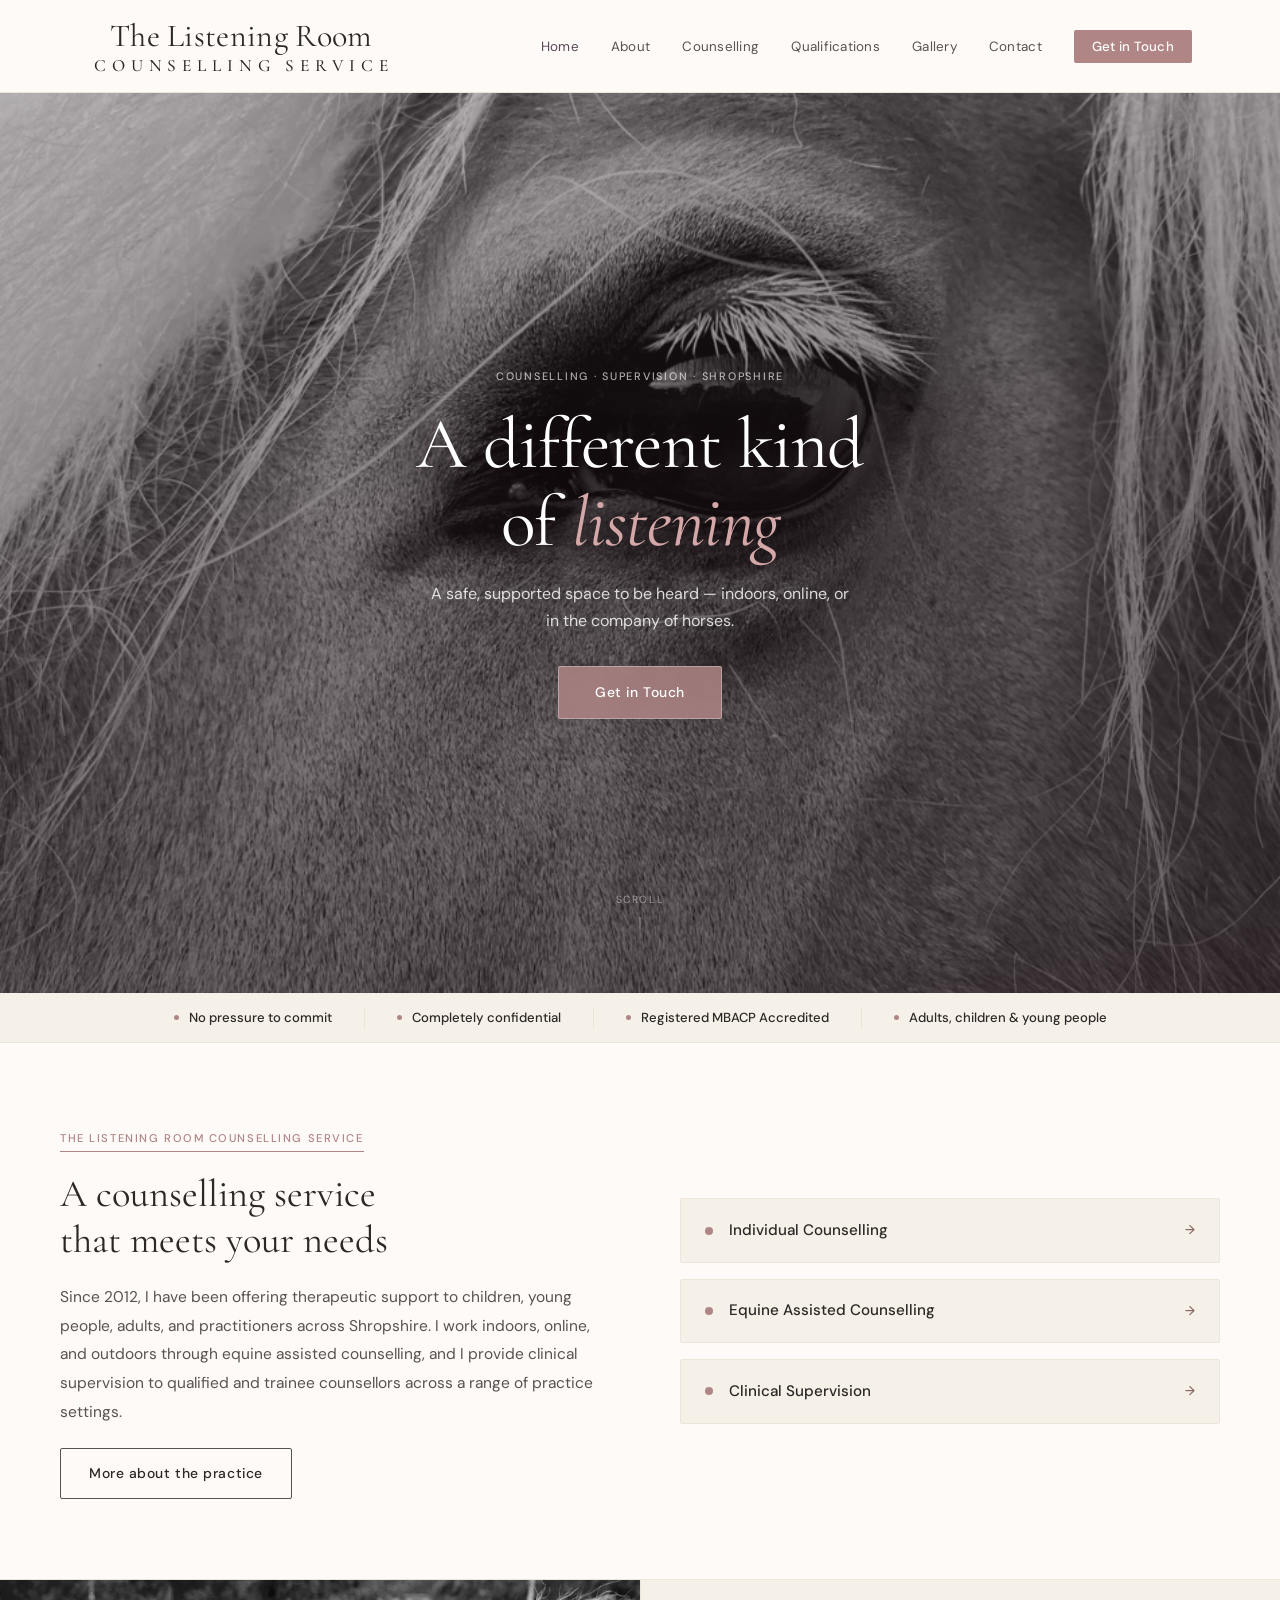
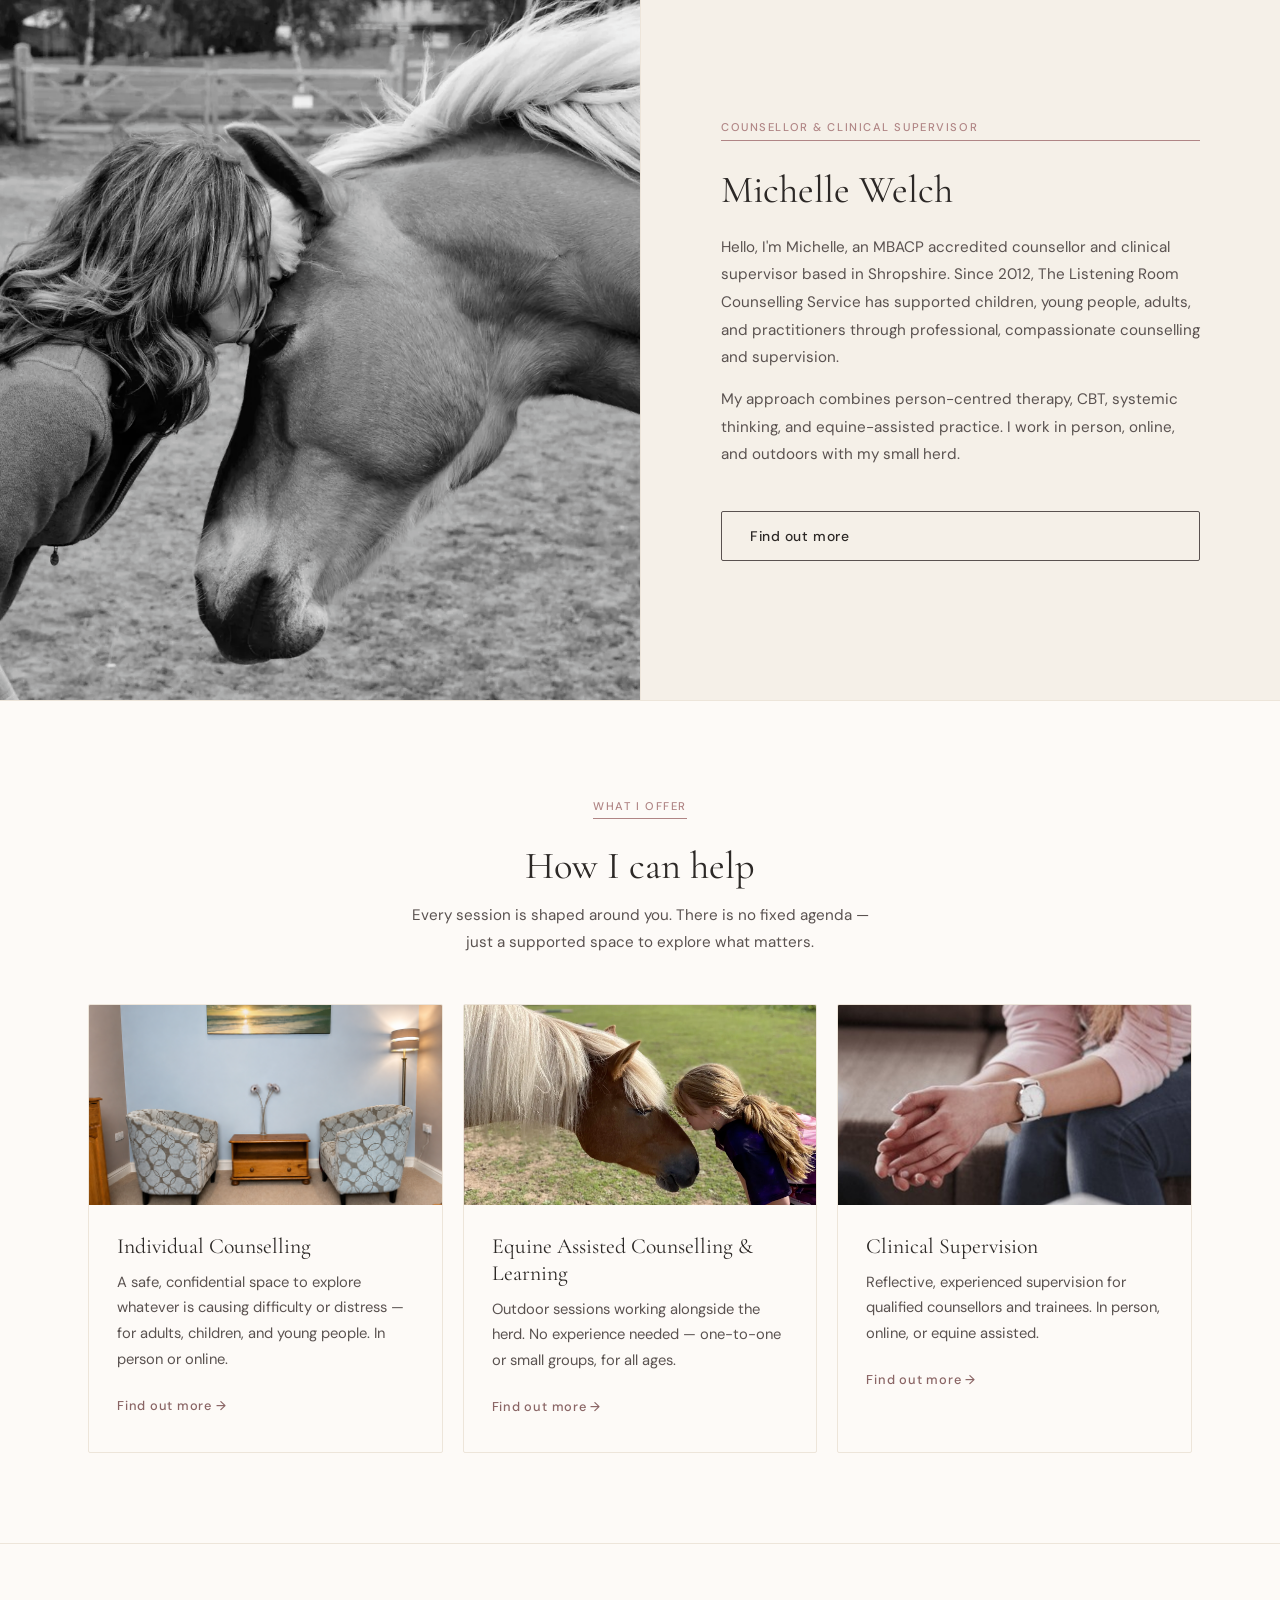
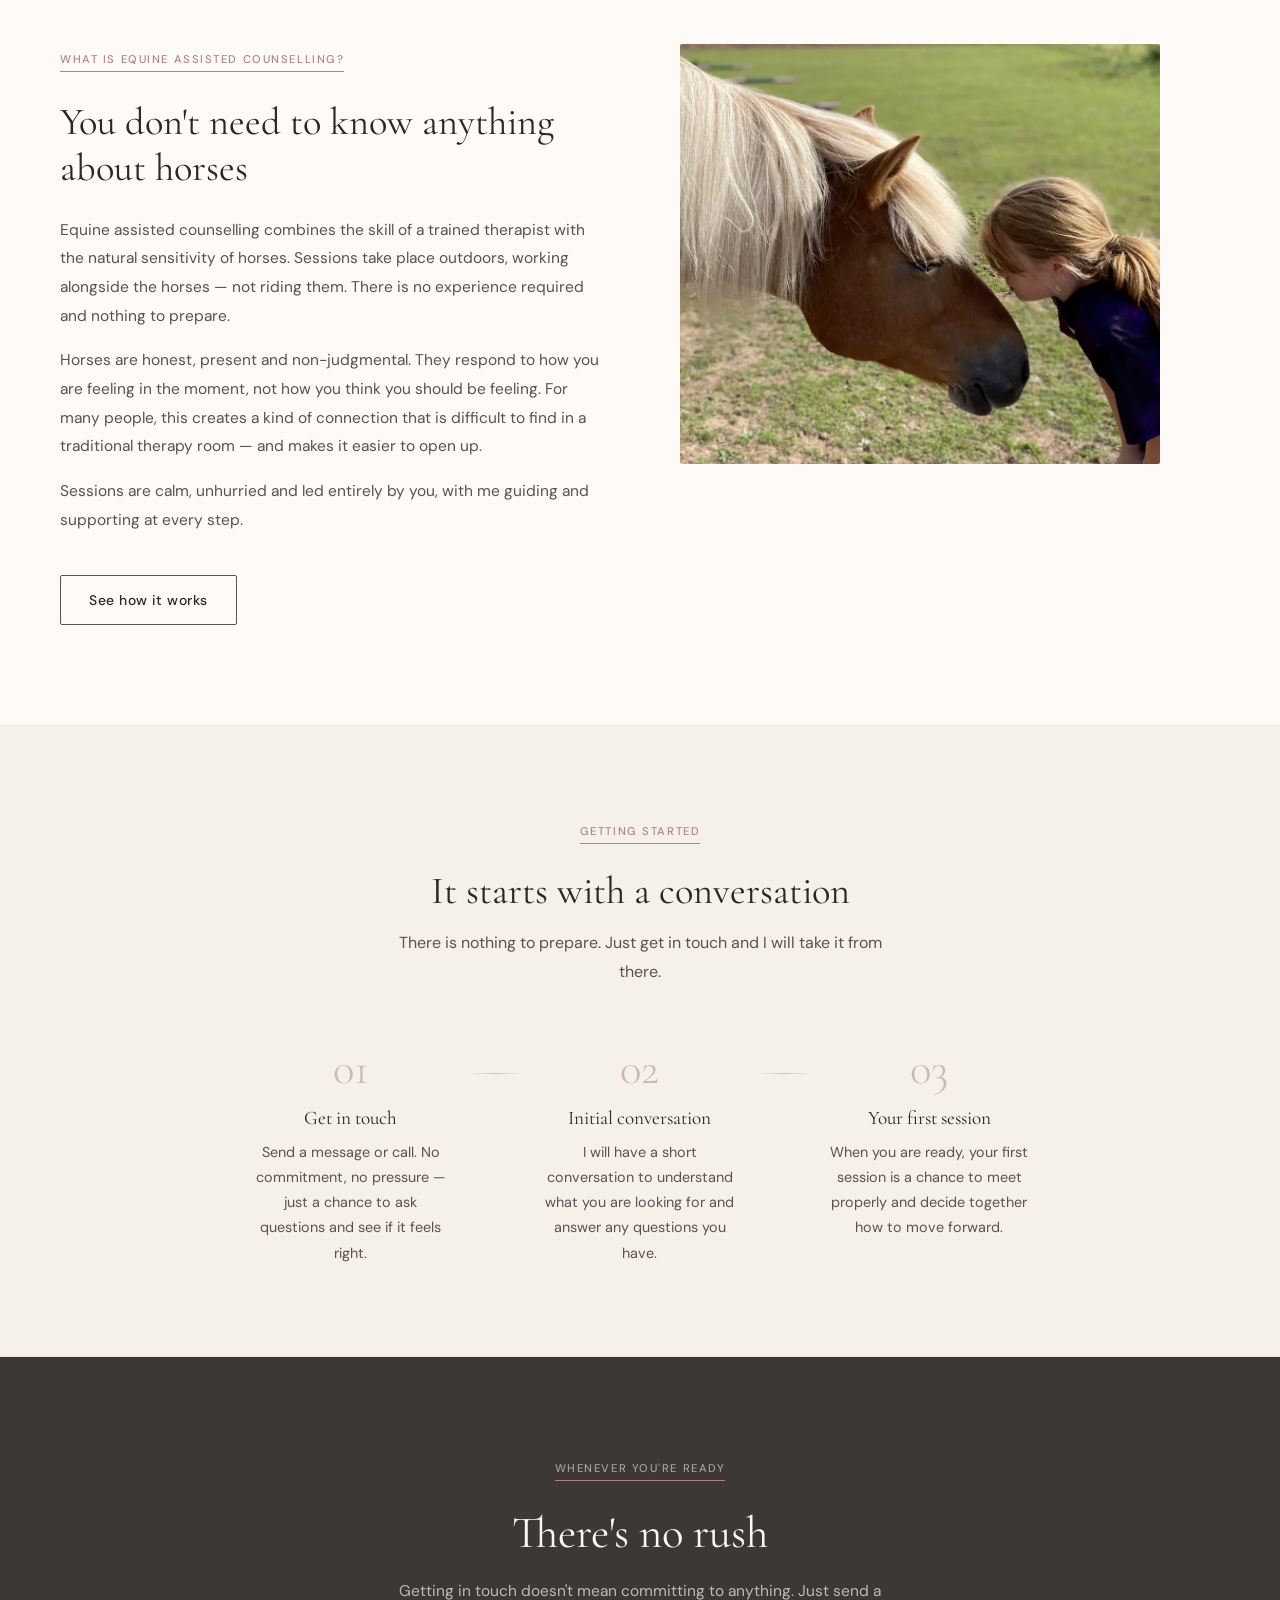
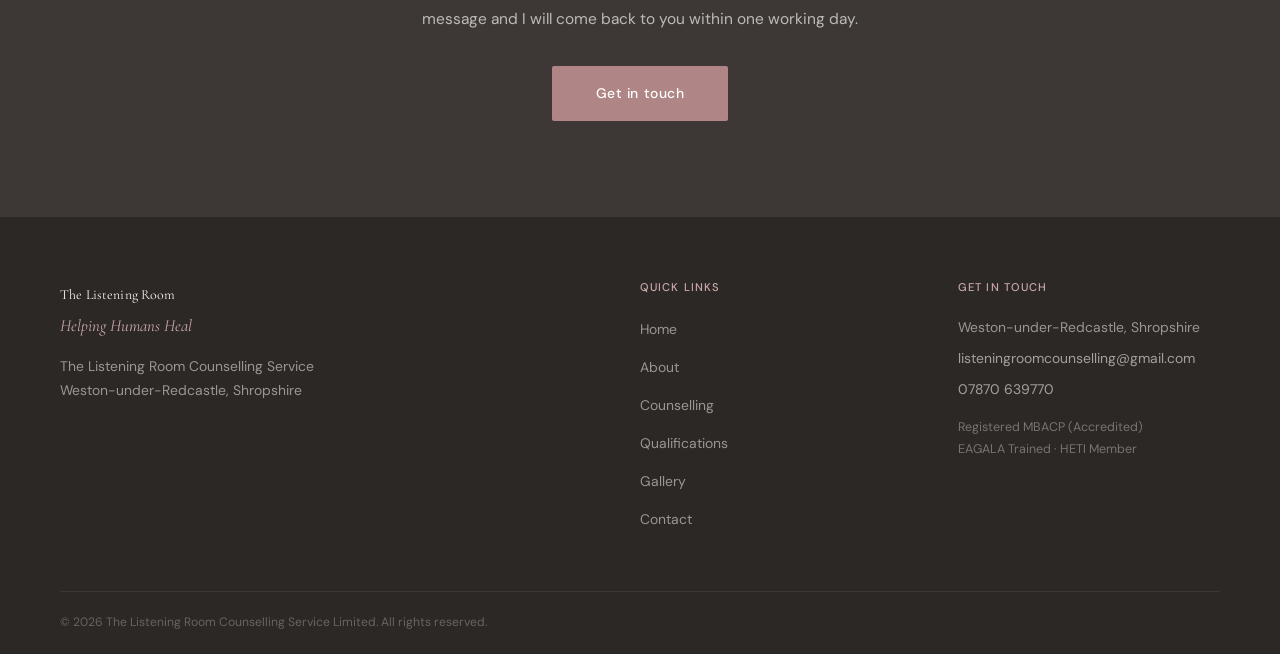
==== commit 1b060541: "version 2.6" ====
--- a/index.html
+++ b/index.html
@@ -267,7 +267,6 @@
       </div>
 <div class="equine-image-stack">
         <div class="equine-img-main" style="background-image: url('images/equine.jpg');"></div>
-        <div class="equine-img-accent" style="background-image: url('images/Harley1.jpeg');"></div>
       </div>
       </div>
   </section>
--- a/css/style.css
+++ b/css/style.css
@@ -192,7 +192,7 @@
   max-width: var(--max-width);
   margin: 0 auto;
   padding: 0 28px;
-  height: 76px;
+  height: 92px;
   display: flex;
   align-items: center;
   justify-content: space-between;
@@ -979,6 +979,11 @@
    MOBILE
    ============================================= */
 @media (max-width: 768px) {
+
+  nav .nav-logo-sub {
+    font-size: 0.72rem;
+    letter-spacing: 0.24em;
+  }
 
   .nav-links {
     display: none;
@@ -1338,4 +1343,23 @@
     grid-template-columns: 1fr !important;
   }
 
+}
+
+/* Bigger masthead logo */
+nav .nav-logo {
+  font-size: clamp(1.4rem, 2.5vw, 2.5rem);
+  align-items: center;
+}
+nav .nav-logo-sub {
+  font-size: 1.08rem;
+  font-weight: 500;
+  text-transform: uppercase;
+  color: var(--charcoal);
+  margin-top: 4px;
+  letter-spacing: 0.34em;
+  text-indent: 0.34em;
+}
+
+@media (max-width: 768px) {
+  nav .nav-logo-sub { font-size: 0.72rem !important; letter-spacing: 0.24em; }
 }
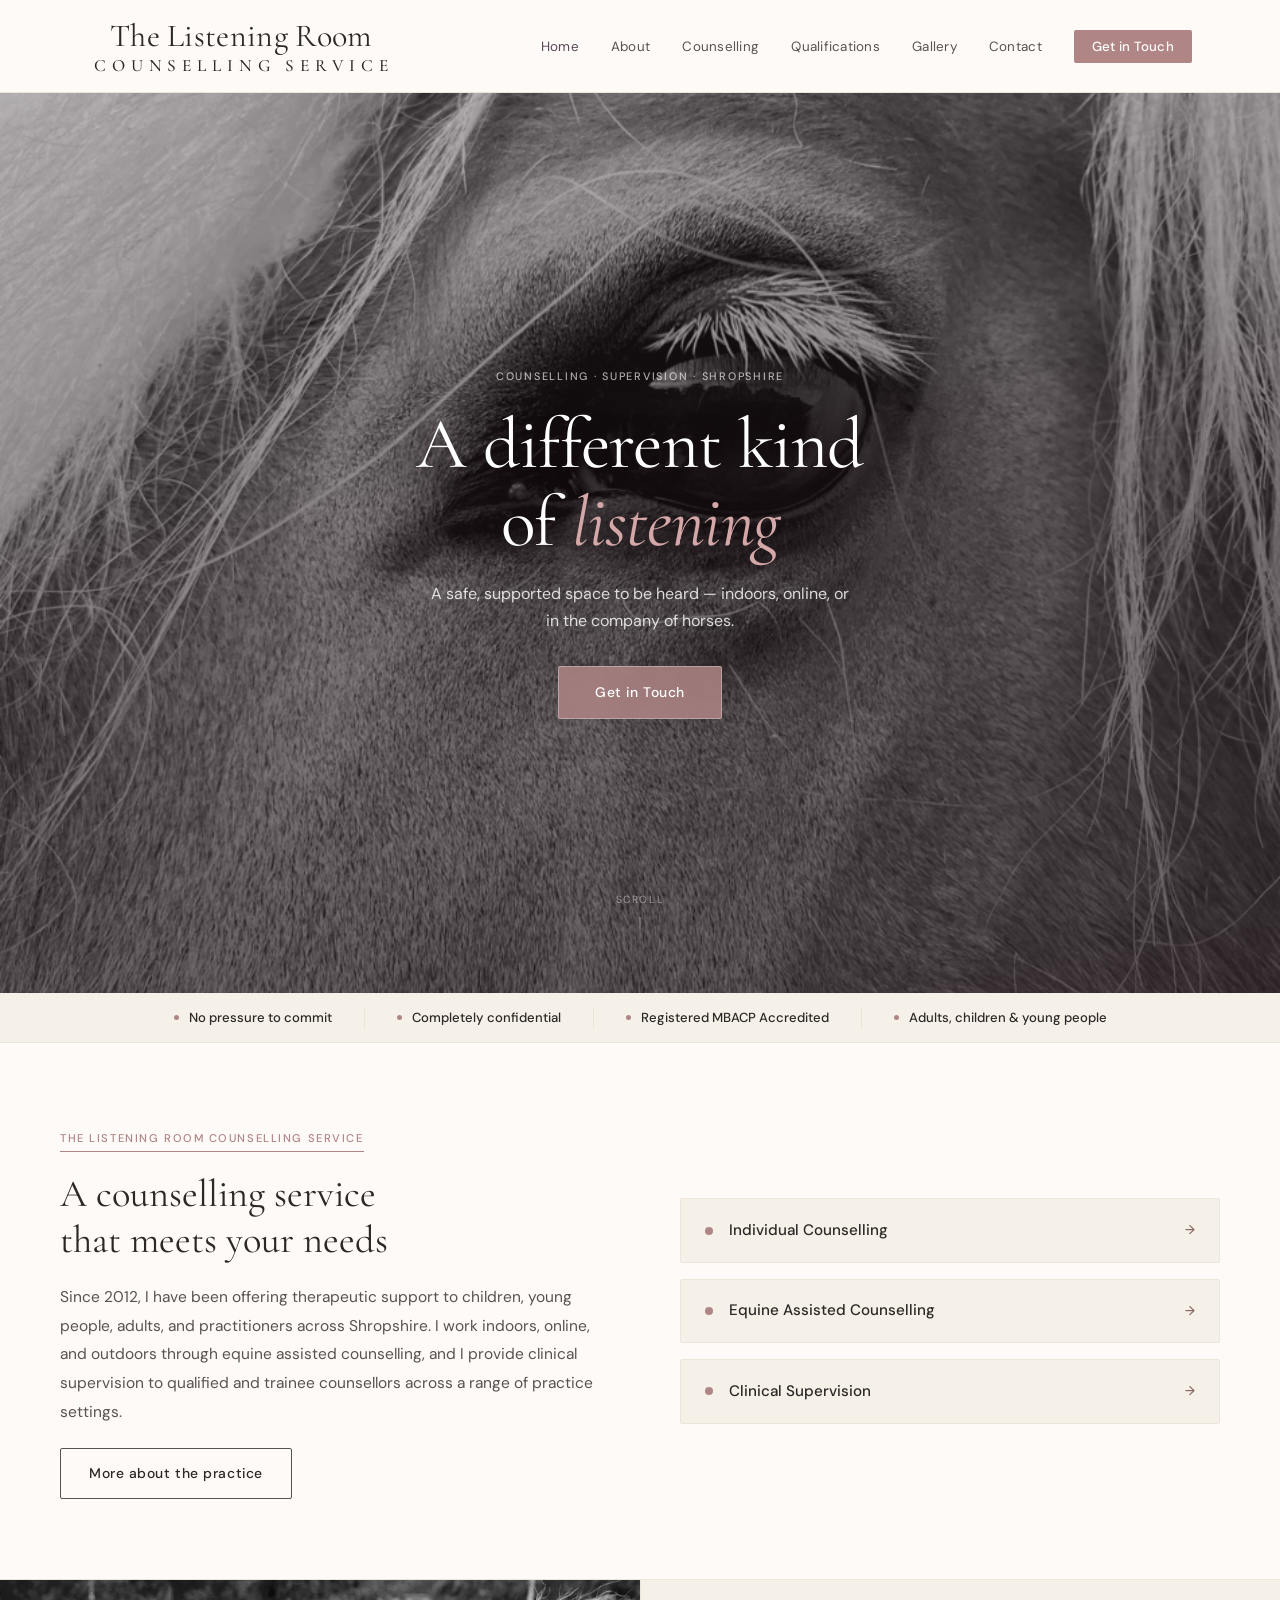
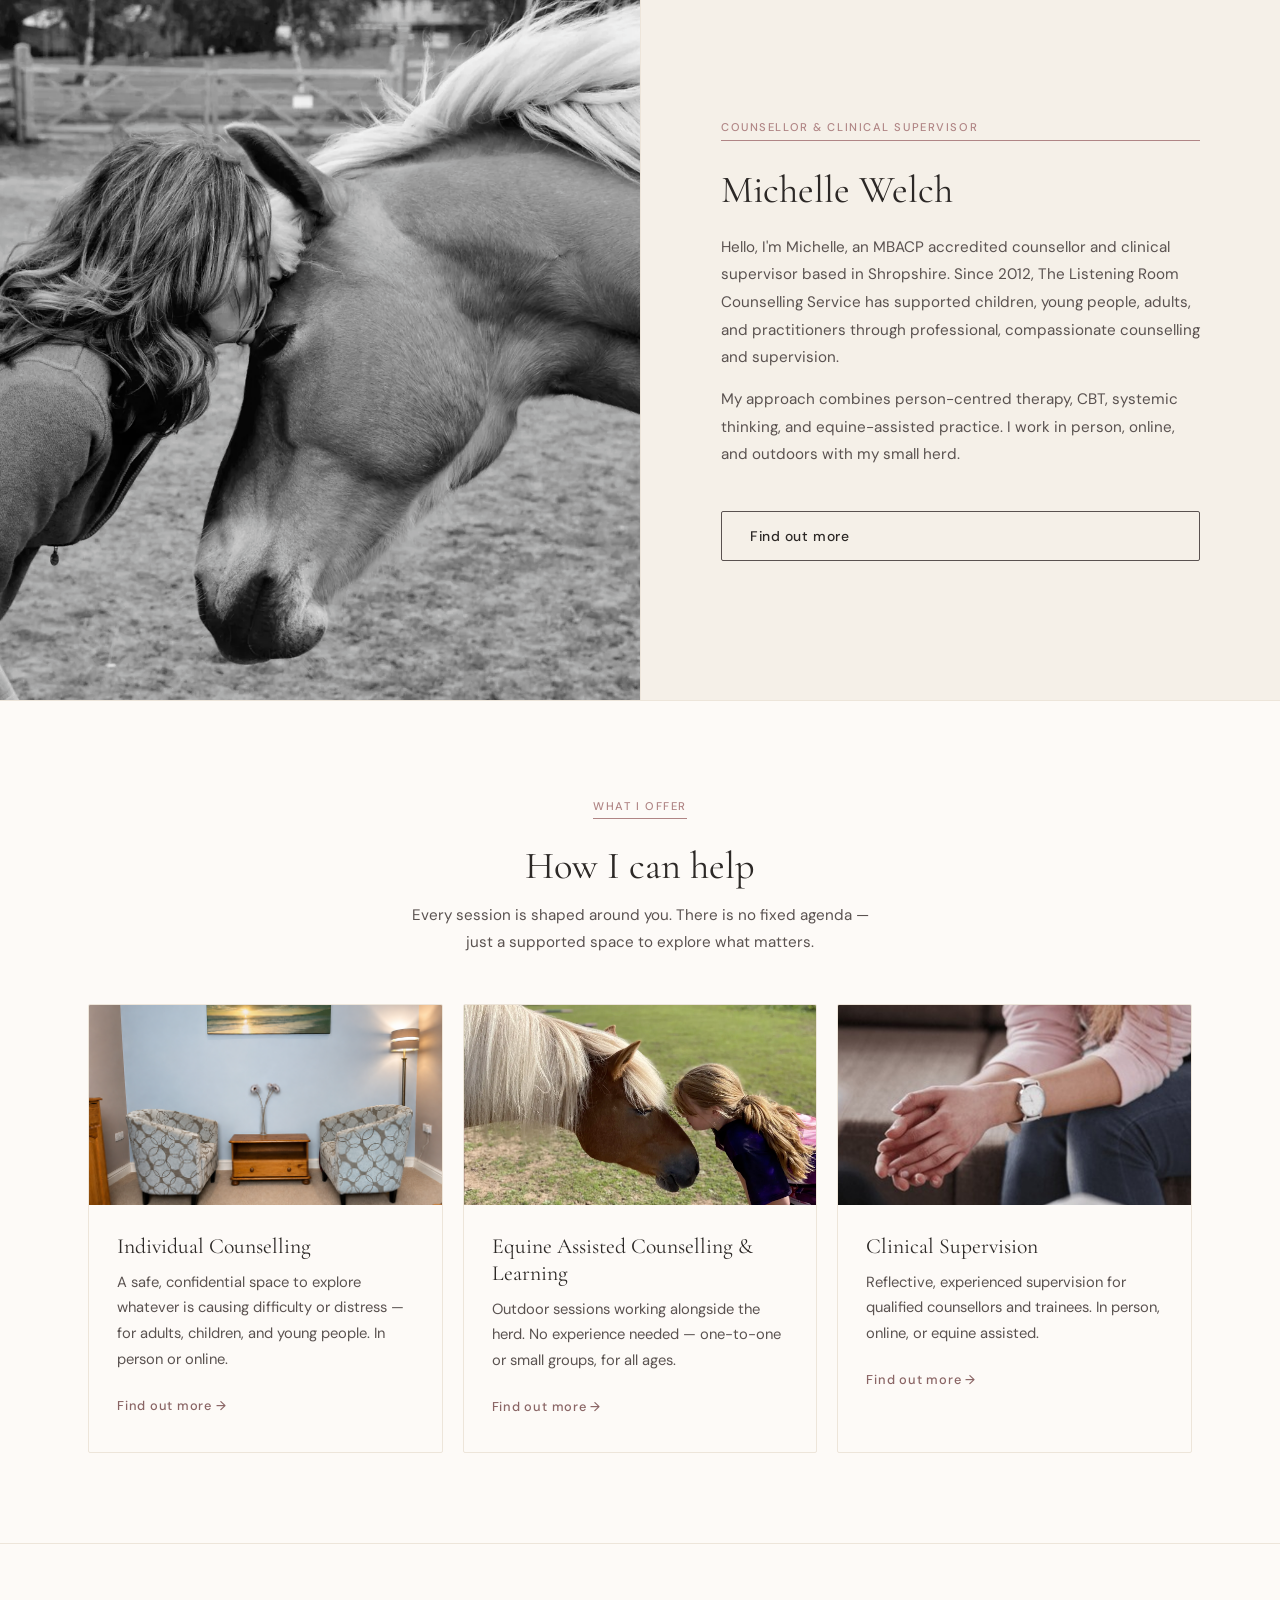
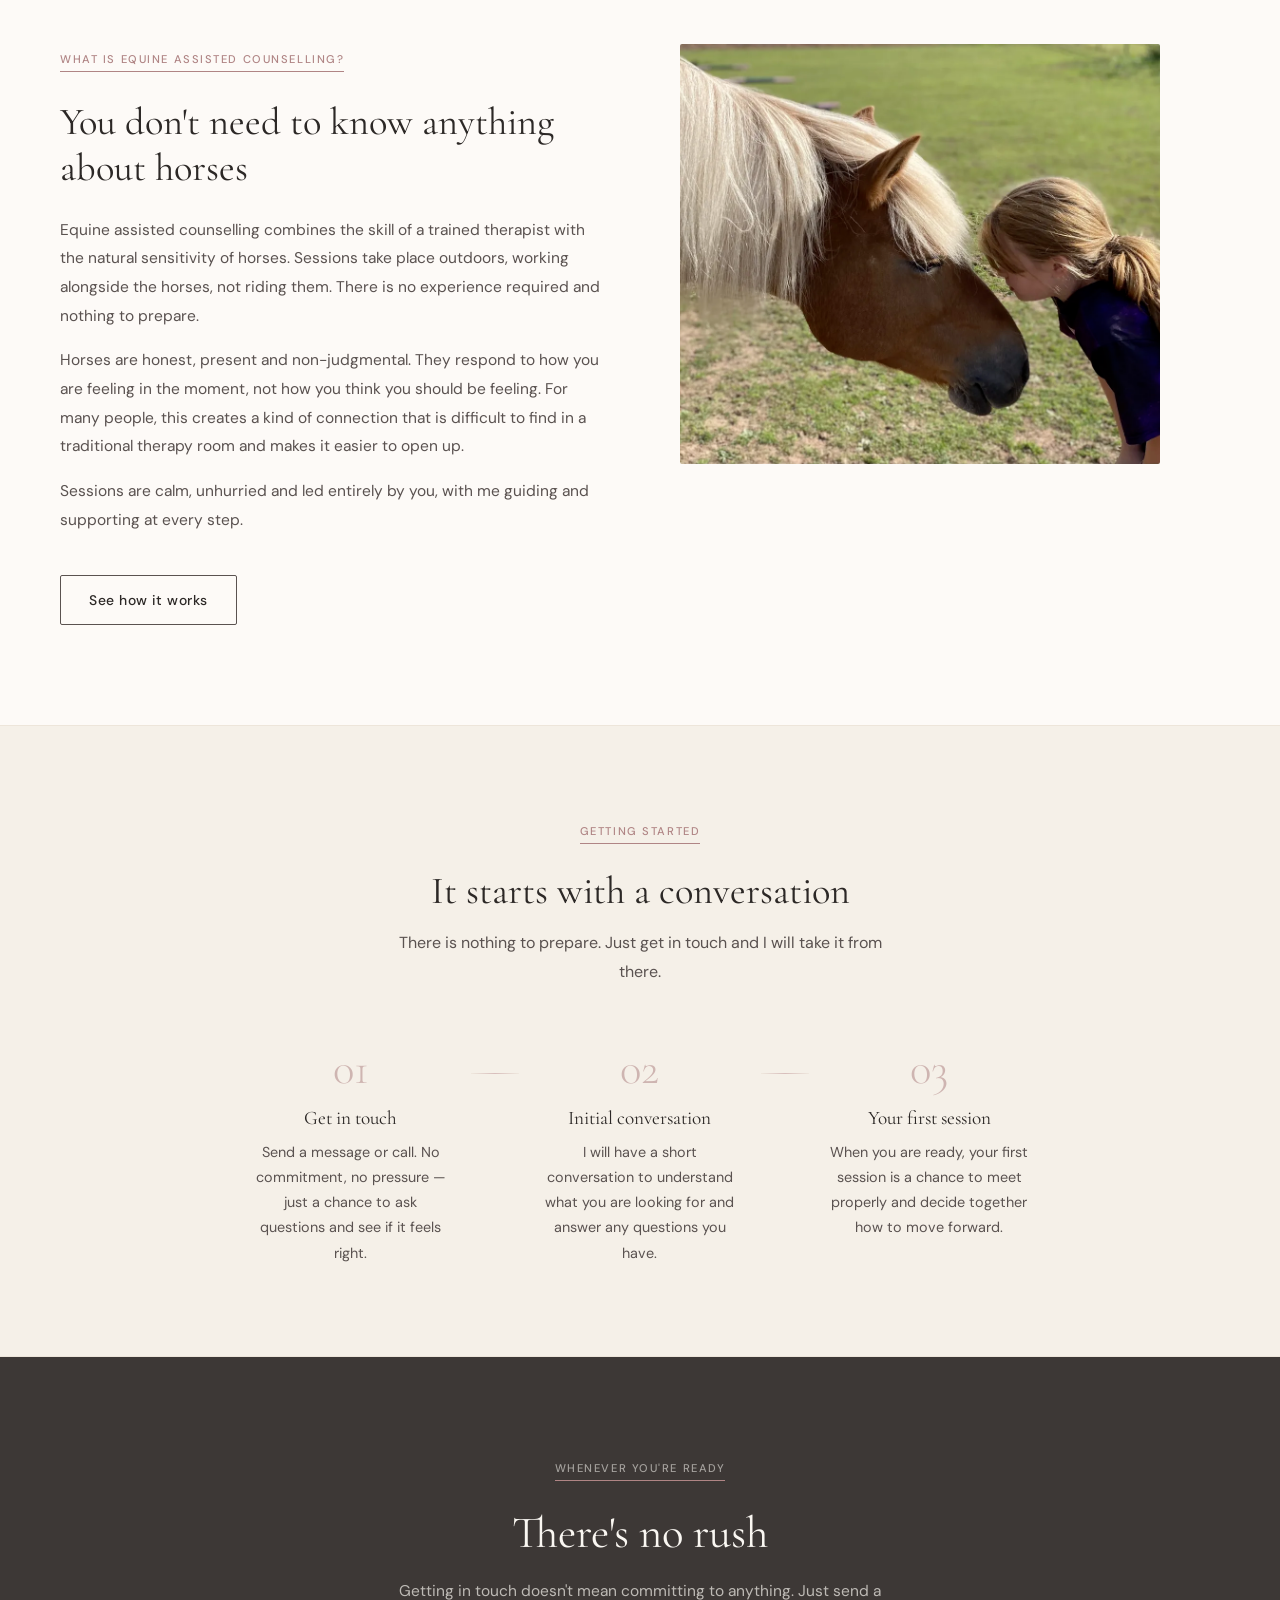
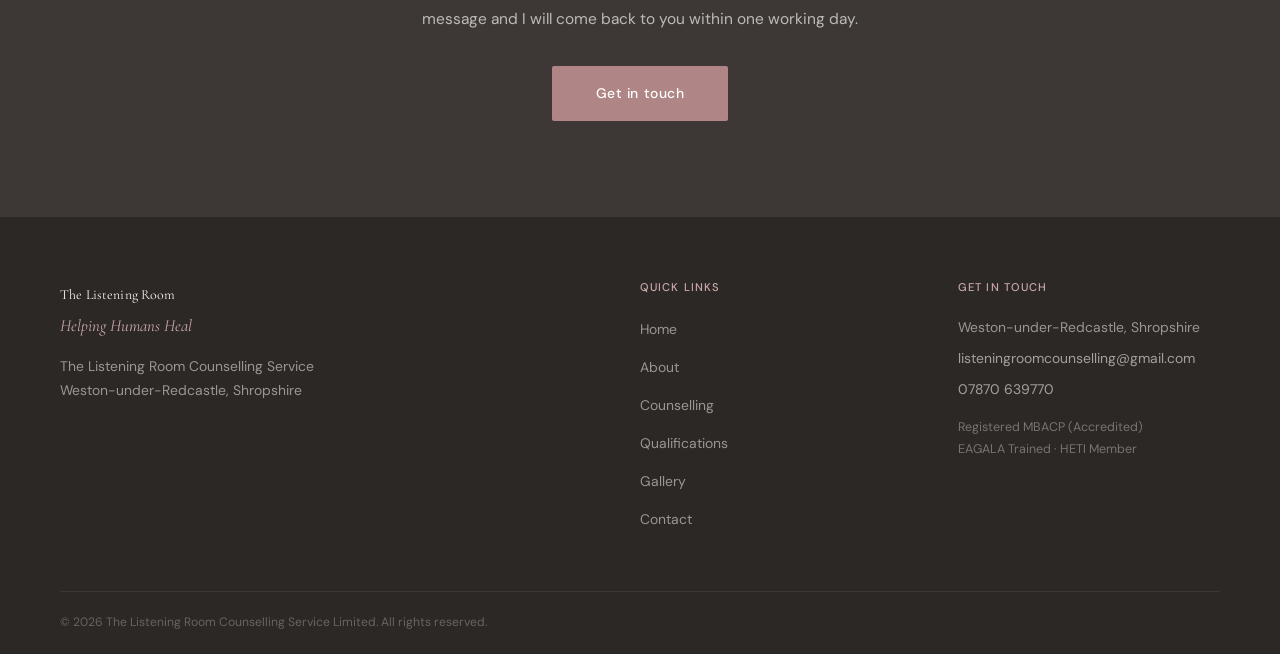
==== commit a6aec8e7: "version 3" ====
--- a/index.html
+++ b/index.html
@@ -5,6 +5,29 @@
   <meta name="viewport" content="width=device-width, initial-scale=1.0" />
   <title>The Listening Room Counselling Service | Shropshire</title>
   <meta name="description" content="Professional counselling, equine assisted counselling and clinical supervision for children, young people and adults in Shropshire. Michelle Welch, Registered MBACP Accredited." />
+  <meta property="og:title" content="The Listening Room Counselling Service">
+<meta property="og:description" content="Professional counselling, equine assisted counselling and clinical supervision for children, young people and adults in Shropshire. Michelle Welch, Registered MBACP Accredited.">
+<meta property="og:image" content="https://listeningroomcounsellingservice.com/images/hero.jpg">
+<script type="application/ld+json">
+{
+  "@context": "https://schema.org",
+  "@type": "LocalBusiness",
+  "name": "The Listening Room Counselling Service",
+  "image": "https://listeningroomcounsellingservice.com/images/hero.jpg",
+  "url": "https://listeningroomcounsellingservice.com",
+  "telephone": "+447870639770",
+  "address": {
+    "@type": "PostalAddress",
+    "streetAddress": "Parkside, Weston-under-Redcastle",
+    "addressLocality": "Shrewsbury",
+    "addressRegion": "Shropshire",
+    "postalCode": "SY4 5UX",
+    "addressCountry": "GB"
+  },
+  "areaServed": "North Shropshire",
+  "description": "Professional counselling, equine assisted counselling and clinical supervision for children, young people and adults in Shropshire. Michelle Welch, Registered MBACP Accredited."
+}
+</script>
   <link rel="stylesheet" href="css/style.css" />
   <style>
 
@@ -260,8 +283,8 @@
       <div class="equine-text">
         <span class="section-label">What is equine assisted counselling?</span>
         <h2>You don't need to know anything about horses</h2>
-        <p>Equine assisted counselling combines the skill of a trained therapist with the natural sensitivity of horses. Sessions take place outdoors, working alongside the horses — not riding them. There is no experience required and nothing to prepare.</p>
-        <p>Horses are honest, present and non-judgmental. They respond to how you are feeling in the moment, not how you think you should be feeling. For many people, this creates a kind of connection that is difficult to find in a traditional therapy room — and makes it easier to open up.</p>
+        <p>Equine assisted counselling combines the skill of a trained therapist with the natural sensitivity of horses. Sessions take place outdoors, working alongside the horses, not riding them. There is no experience required and nothing to prepare.</p>
+        <p>Horses are honest, present and non-judgmental. They respond to how you are feeling in the moment, not how you think you should be feeling. For many people, this creates a kind of connection that is difficult to find in a traditional therapy room and makes it easier to open up.</p>
         <p>Sessions are calm, unhurried and led entirely by you, with me guiding and supporting at every step.</p>
         <a href="pages/counselling.html" class="btn btn-outline" style="margin-top: 1.5rem;">See how it works</a>
       </div>
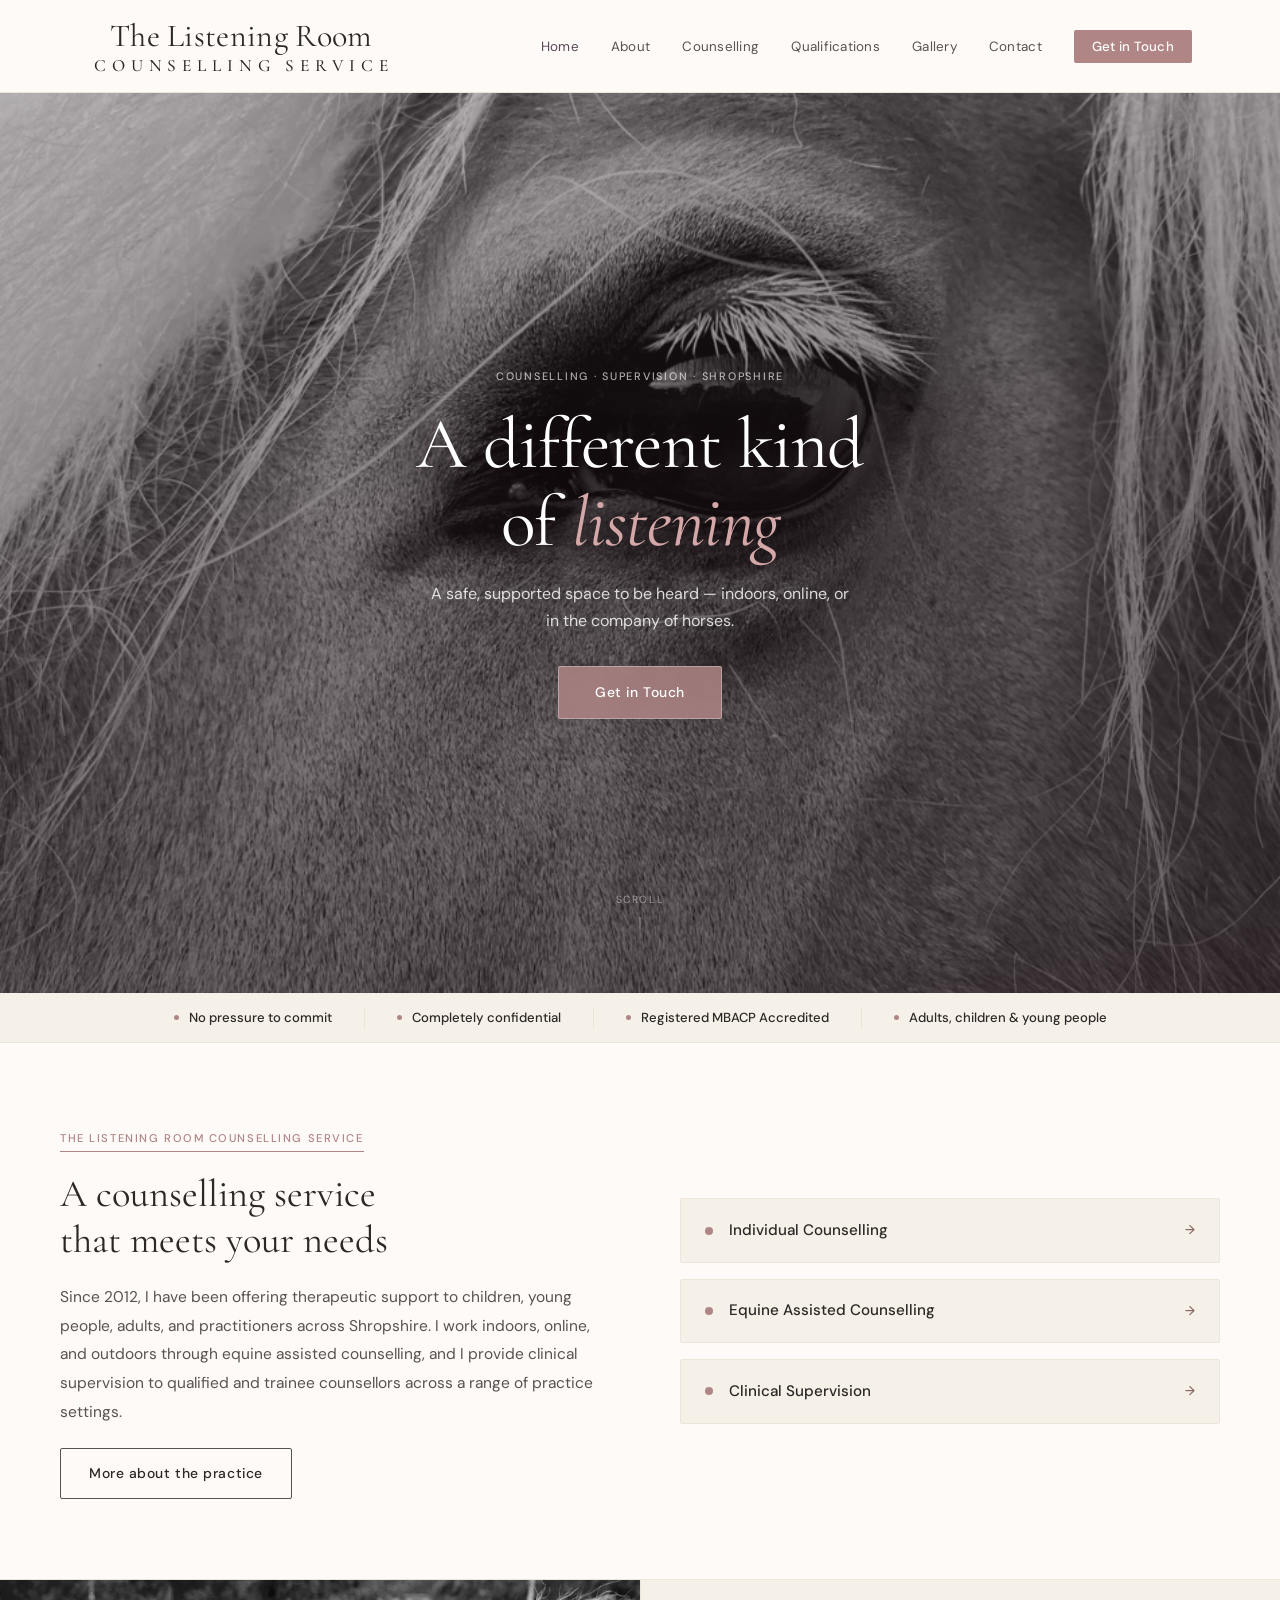
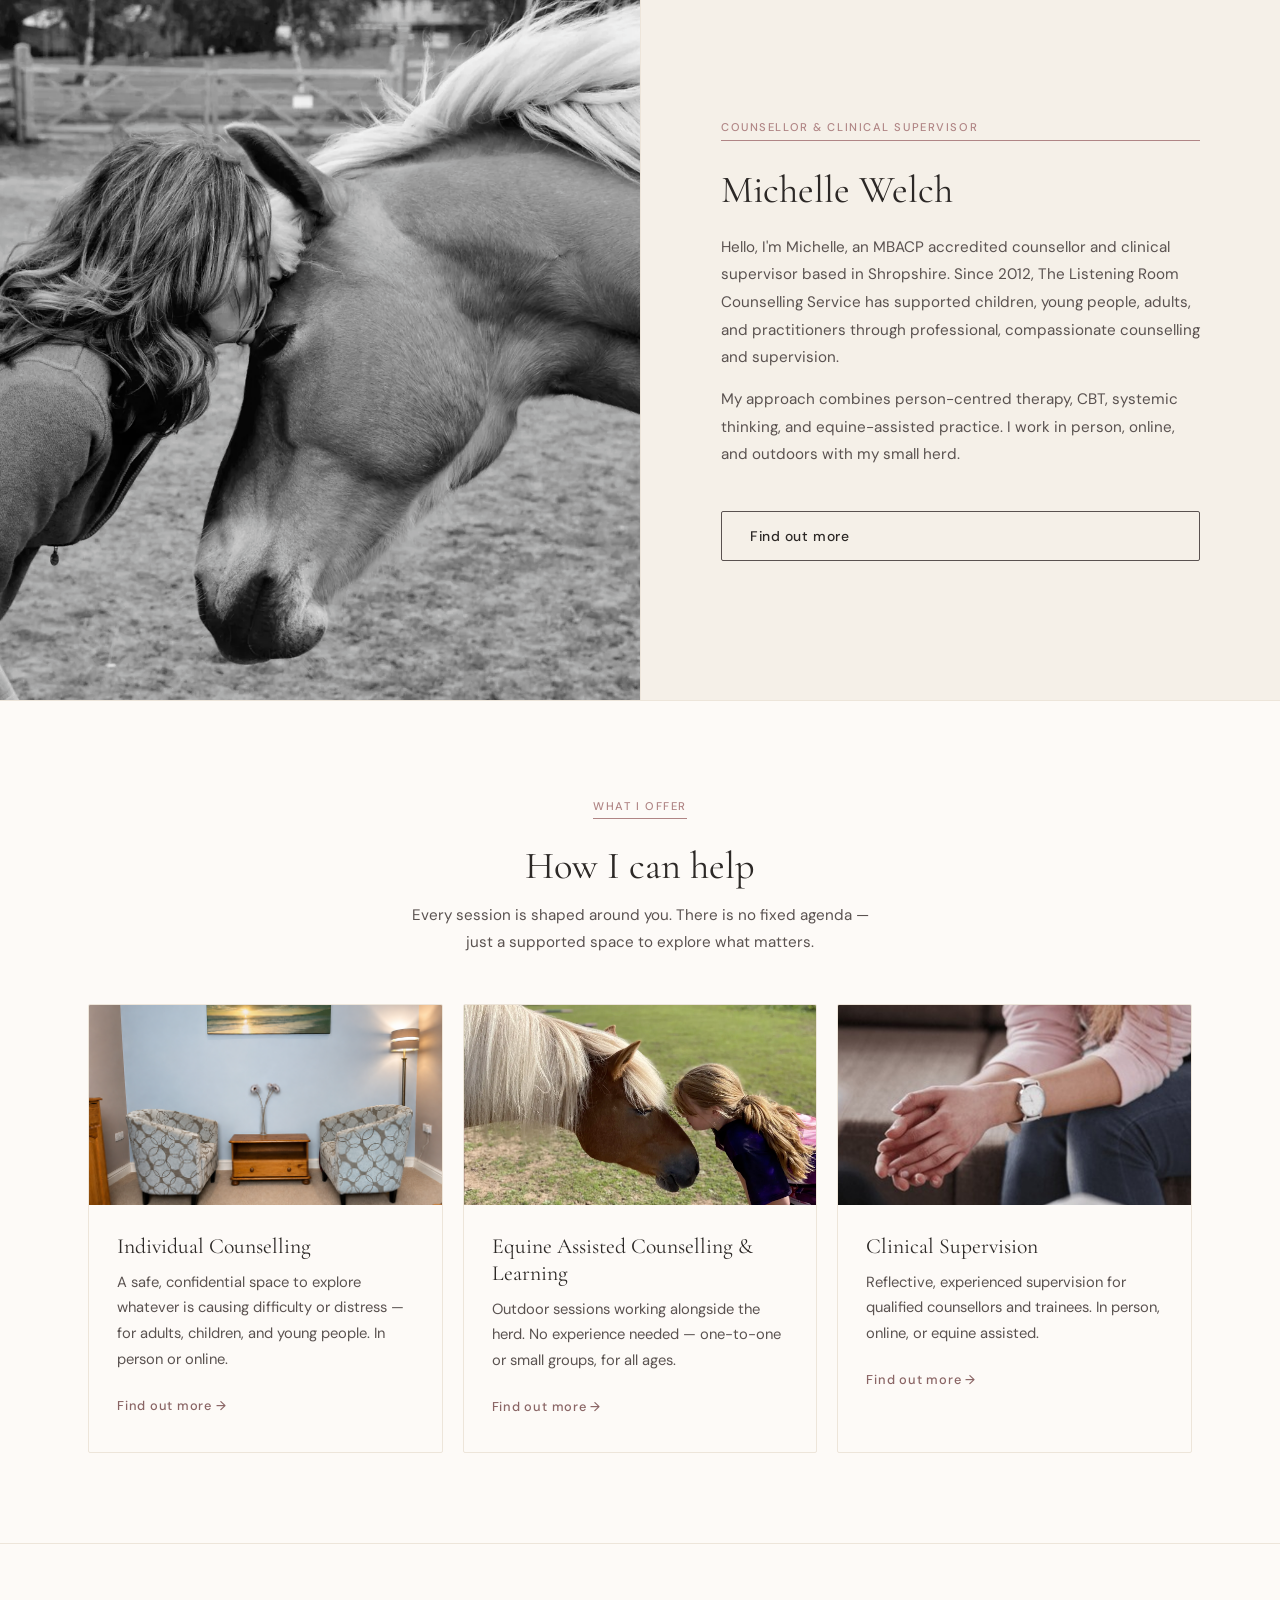
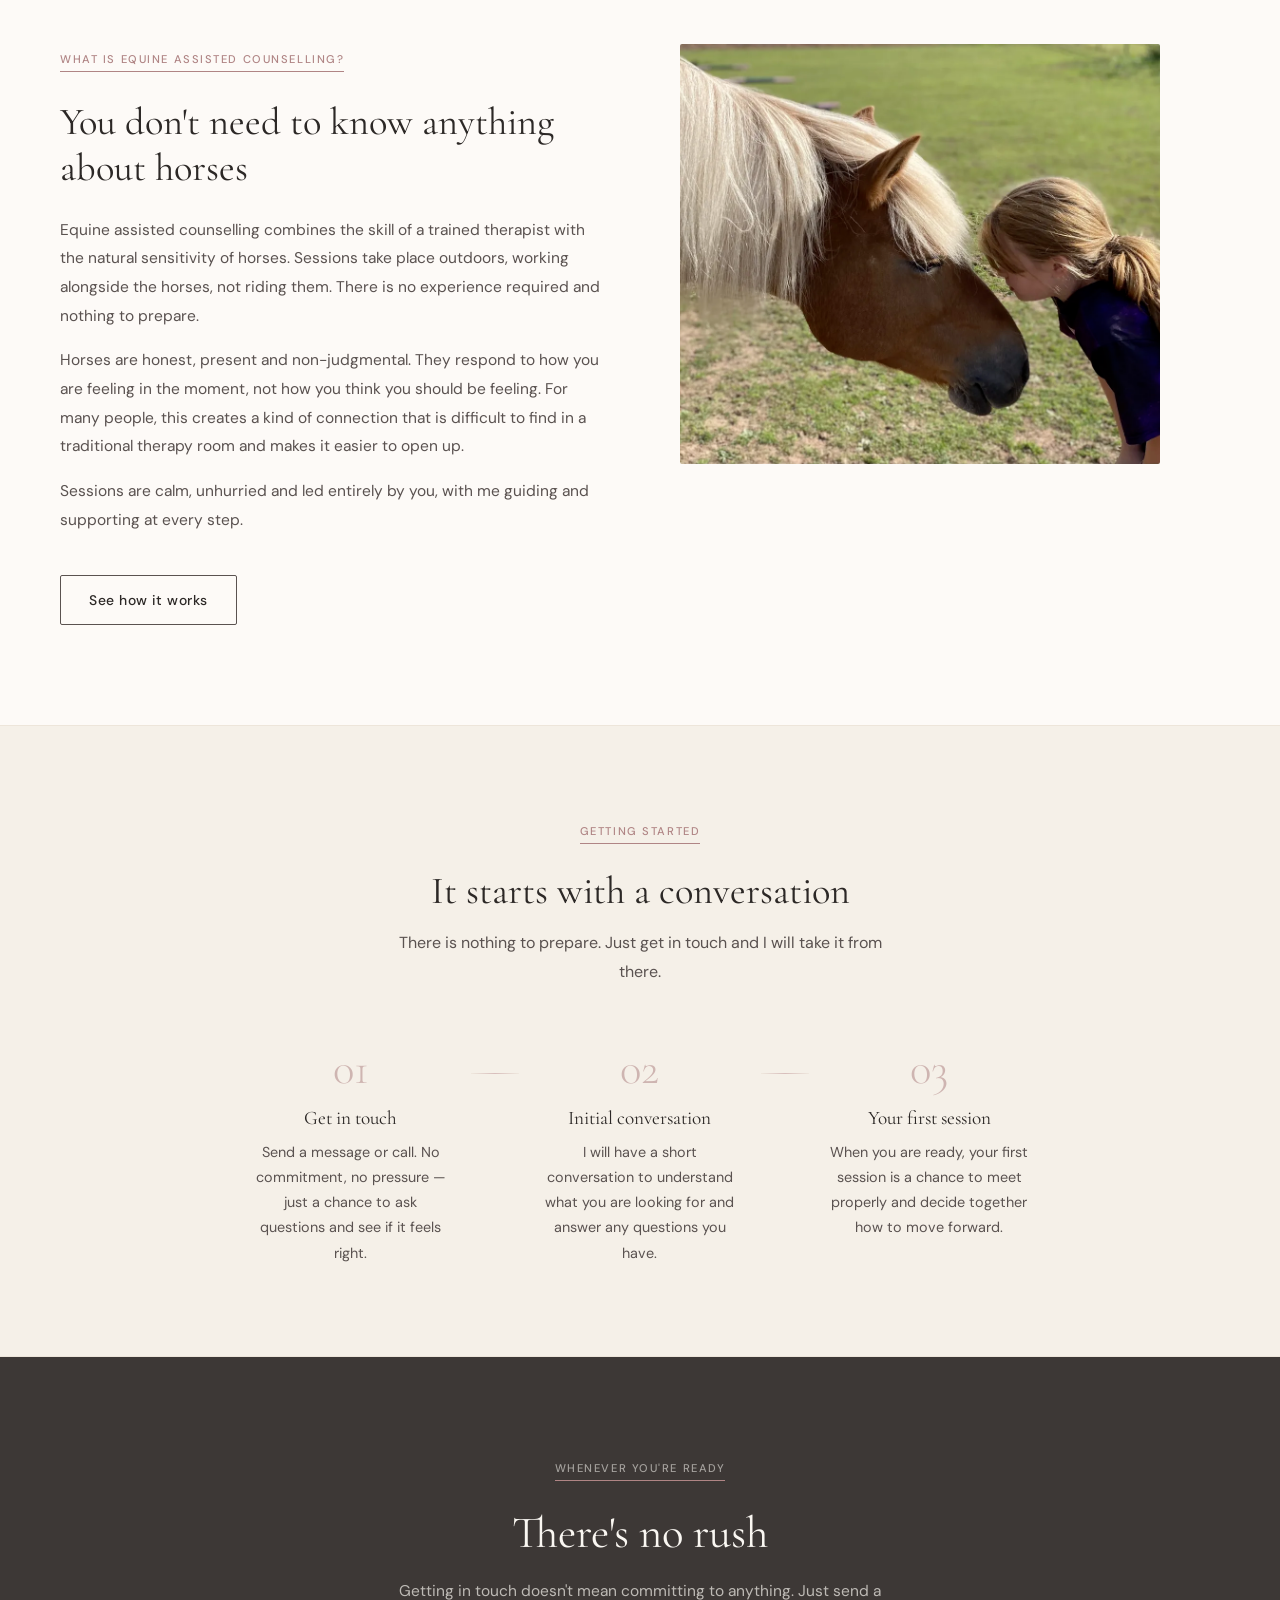
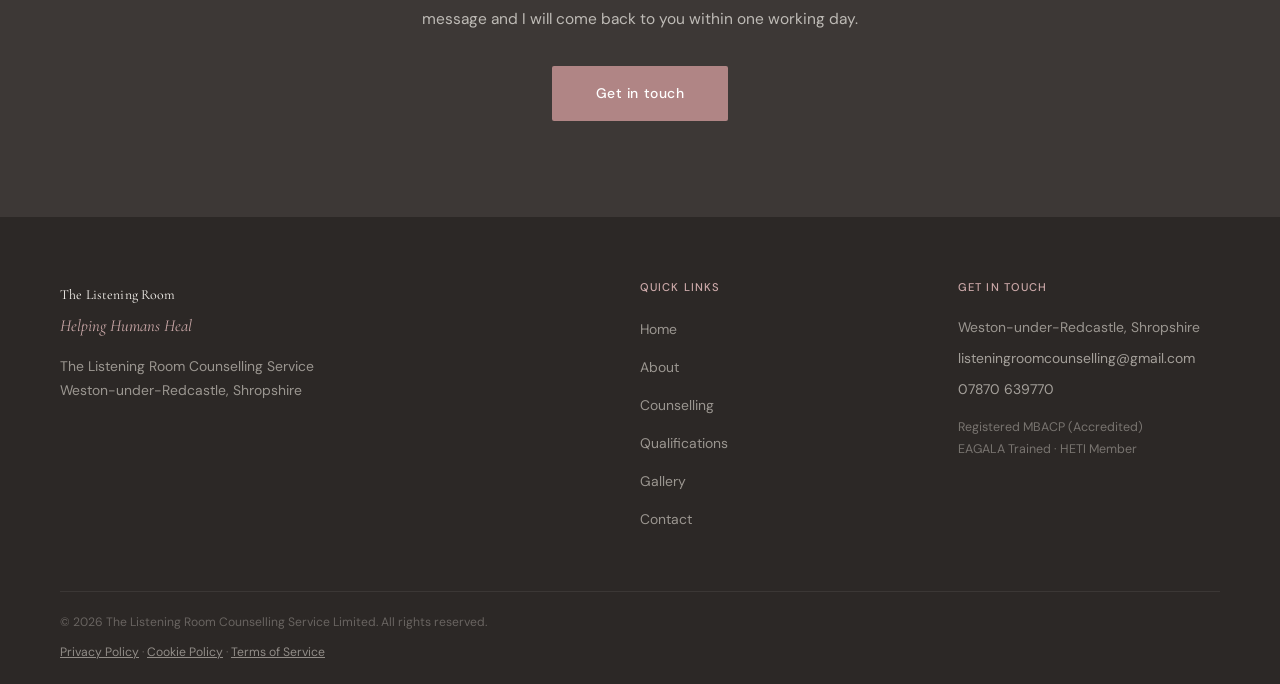
==== commit 8803f076: "version 3.1" ====
--- a/index.html
+++ b/index.html
@@ -334,7 +334,7 @@
     </div>
   </section>
 
-  <!-- FOOTER -->
+<!-- FOOTER -->
   <footer>
     <div class="footer-inner">
       <div class="footer-brand">
@@ -365,6 +365,11 @@
     </div>
     <div class="footer-bottom">
       <p>&copy; 2026 The Listening Room Counselling Service Limited. All rights reserved.</p>
+      <p class="footer-legal">
+        <a href="pages/privacy-policy.html">Privacy Policy</a> · 
+        <a href="pages/cookie-policy.html">Cookie Policy</a> · 
+        <a href="pages/terms-of-service.html">Terms of Service</a>
+      </p>
     </div>
   </footer>
 
--- a/css/style.css
+++ b/css/style.css
@@ -855,6 +855,14 @@
   max-width: none;
 }
 
+.footer-legal {
+  font-size: 0.78rem;
+  margin-top: 8px;
+}
+.footer-legal a {
+  color: rgba(245,240,232,0.5);
+  text-decoration: underline;
+}
 /* =============================================
    PAGE HERO (inner pages)
    ============================================= */
